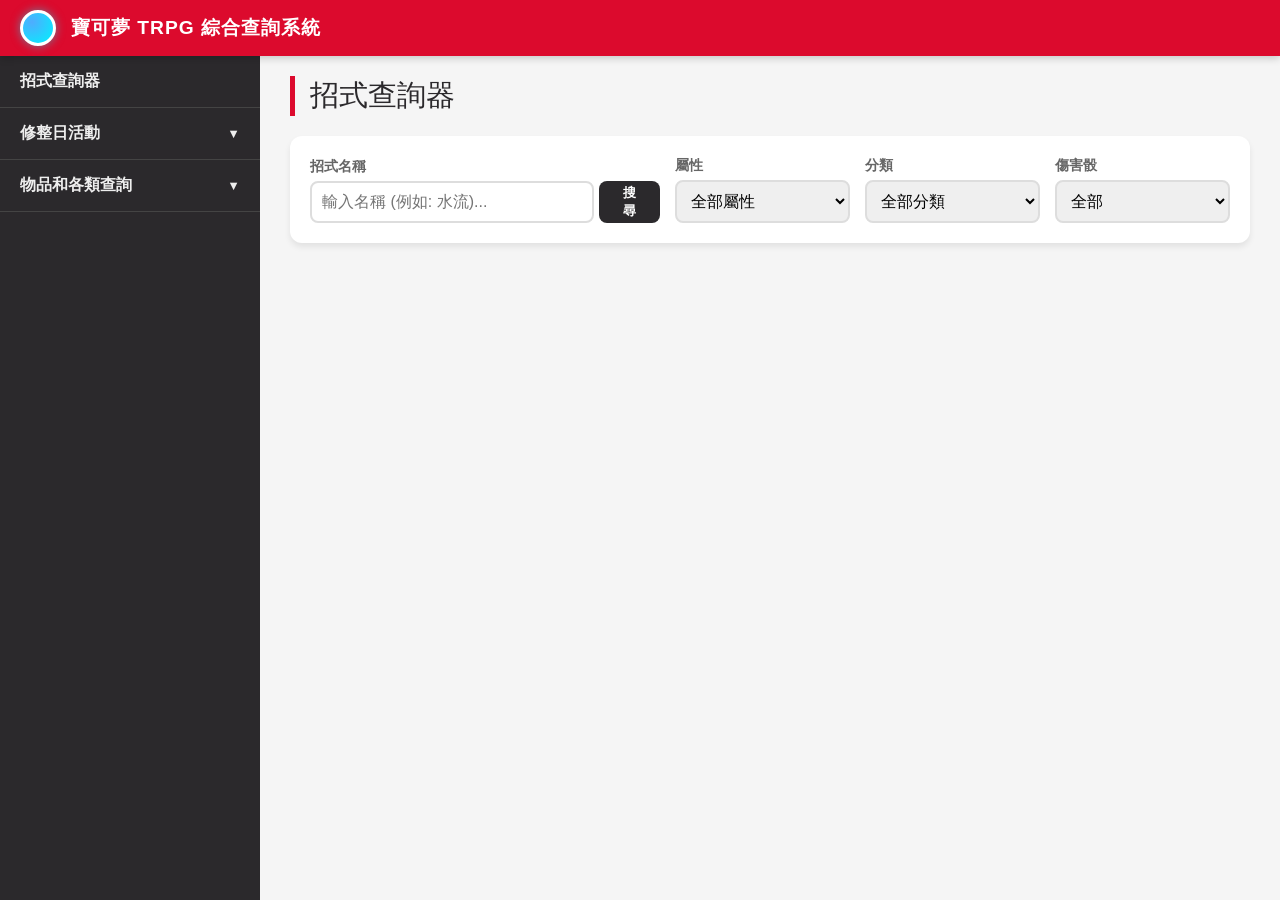
==== index.html @ 63b54c76 "Update index.html" ====
<!DOCTYPE html>
<html lang="zh-TW">
<head>
    <meta charset="UTF-8">
    <meta name="viewport" content="width=device-width, initial-scale=1.0">
    <title>寶可夢 TRPG 綜合查詢系統</title>
    <style>
        :root {
            --primary-red: #DC0A2D;
            --primary-dark: #2B292C;
            --bg-color: #F5F5F5;
            --sidebar-width: 260px;
            --card-shadow: 0 4px 6px rgba(0,0,0,0.08);
            --radius: 12px;
            
            /* 樹果階級顏色 */
            --t1-bg: #ffebee; --t1-text: #c62828; --t1-border: #ffcdd2;
            --t2-bg: #e8f5e9; --t2-text: #2e7d32; --t2-border: #c8e6c9;
            --t3-bg: #e3f2fd; --t3-text: #1565c0; --t3-border: #bbdefb;
            --t4-bg: #f3e5f5; --t4-text: #6a1b9a; --t4-border: #e1bee7;
        }

        * {
            box-sizing: border-box;
            font-family: "Microsoft JhengHei", "Noto Sans TC", sans-serif;
        }

        body {
            margin: 0;
            background-color: var(--bg-color);
            color: #333;
            height: 100vh;
            overflow: hidden;
            display: flex;
            flex-direction: column;
        }

        /* --- Header --- */
        header {
            background-color: var(--primary-red);
            padding: 10px 20px;
            color: white;
            box-shadow: 0 2px 8px rgba(0,0,0,0.2);
            z-index: 100;
            flex-shrink: 0;
            display: flex;
            align-items: center;
            gap: 15px;
        }

        .blue-lens {
            width: 36px;
            height: 36px;
            background: radial-gradient(circle at 30% 30%, #4facfe, #00f2fe);
            border: 3px solid white;
            border-radius: 50%;
            box-shadow: 0 0 10px rgba(0,242,254, 0.5);
        }

        h1 { margin: 0; font-size: 1.2rem; letter-spacing: 1px; }

        /* --- Main Layout --- */
        .main-container {
            display: flex;
            flex: 1;
            overflow: hidden;
        }

        /* --- Sidebar --- */
        .sidebar {
            width: var(--sidebar-width);
            background-color: var(--primary-dark);
            color: #eee;
            overflow-y: auto;
            flex-shrink: 0;
            display: flex;
            flex-direction: column;
        }

        .menu-group { border-bottom: 1px solid #444; }
        
        .menu-title {
            padding: 15px 20px;
            cursor: pointer;
            font-weight: bold;
            display: flex;
            justify-content: space-between;
            align-items: center;
            transition: background 0.2s;
        }

        .menu-title:hover { background-color: #3e3b3e; }
        .menu-title i { font-style: normal; font-size: 0.8em; transition: transform 0.3s; }
        .menu-title.active i { transform: rotate(180deg); }

        .submenu {
            background-color: #1f1d1f;
            max-height: 0;
            overflow: hidden;
            transition: max-height 0.3s ease-out;
        }

        .submenu-item {
            display: block;
            padding: 12px 20px 12px 40px;
            color: #aaa;
            text-decoration: none;
            cursor: pointer;
            border-left: 4px solid transparent;
            transition: all 0.2s;
        }

        .submenu-item:hover { color: white; background-color: #333; }
        .submenu-item.current {
            color: white;
            background-color: #333;
            border-left-color: var(--primary-red);
        }

        /* --- Content Area --- */
        .content-area {
            flex: 1;
            padding: 20px 30px;
            overflow-y: auto;
            position: relative;
        }

        .view-section { display: none; max-width: 1200px; margin: 0 auto; }
        .view-section.active { display: block; animation: fadeIn 0.3s; }

        @keyframes fadeIn { from { opacity: 0; transform: translateY(10px); } to { opacity: 1; transform: translateY(0); } }

        /* --- Common Components --- */
        .page-title {
            font-size: 1.8rem;
            color: var(--primary-dark);
            margin-bottom: 20px;
            border-left: 5px solid var(--primary-red);
            padding-left: 15px;
        }

        /* --- 1. 招式查詢器 Styles --- */
        .controls {
            background: white;
            padding: 20px;
            border-radius: var(--radius);
            box-shadow: var(--card-shadow);
            display: flex;
            flex-wrap: wrap;
            gap: 15px;
            margin-bottom: 20px;
            align-items: flex-end;
        }
        .input-group { display: flex; flex-direction: column; gap: 5px; min-width: 150px; flex: 1; }
        .search-group { flex: 2; min-width: 250px; }
        .search-box { display: flex; gap: 5px; }
        label { font-size: 0.9rem; font-weight: bold; color: #666; }
        input, select {
            padding: 10px; border: 2px solid #ddd; border-radius: 8px;
            font-size: 1rem; width: 100%; outline: none; transition: 0.2s;
        }
        input:focus, select:focus { border-color: var(--primary-red); }
        .btn-search {
            background-color: var(--primary-dark); color: white; border: none;
            padding: 0 20px; border-radius: 8px; cursor: pointer; height: 42px; font-weight: bold;
        }
        .btn-search:hover { background-color: #444; }
        
        .moves-grid {
            display: grid; grid-template-columns: repeat(auto-fill, minmax(300px, 1fr)); gap: 20px;
        }
        .move-card {
            background: white; border-radius: var(--radius); padding: 20px;
            box-shadow: var(--card-shadow); border-left: 6px solid #ccc;
            display: flex; flex-direction: column; gap: 10px; transition: transform 0.2s;
        }
        .move-card:hover { transform: translateY(-3px); }
        .move-header { display: flex; justify-content: space-between; align-items: center; }
        .move-name { font-size: 1.3rem; font-weight: 800; color: #333; }
        .move-badge {
            padding: 4px 12px; border-radius: 20px; color: white; font-size: 0.85rem; font-weight: bold;
            text-shadow: 1px 1px 2px rgba(0,0,0,0.3); background-color: #777;
        }
        .move-stats {
            display: grid; grid-template-columns: 1fr 1fr; gap: 8px;
            background: #f9f9f9; padding: 10px; border-radius: 8px; font-size: 0.9rem; color: #555;
        }
        .effect-text { font-size: 0.95rem; line-height: 1.6; color: #444; border-top: 1px solid #eee; padding-top: 10px; }
        
        /* === 屬性顏色 (完整版) === */
        /* 徽章背景色 */
        .type-一般 { background-color: #D3D3D3; color: #333; }
        .type-火 { background-color: #930000; }
        .type-水 { background-color: #2A7FEF; }
        .type-草 { background-color: #2A7F06; }
        .type-冰 { background-color: #3DD8FF; color: #333; }
        .type-妖精 { background-color: #FAC2FF; color: #333; }
        .type-電 { background-color: #FAC000; color: #333; }
        .type-地面 { background-color: #915221; }
        .type-格鬥 { background-color: #FF8138; }
        .type-毒 { background-color: #9343CB; }
        .type-飛行 { background-color: #78B4ED; color: #333; }
        .type-超能者 { background-color: #EF437A; }
        .type-蟲 { background-color: #8FA419; }
        .type-岩石 { background-color: #AFA683; color: #333; }
        .type-幽靈 { background-color: #512F4F; }
        .type-龍 { background-color: #6670CC; }
        .type-惡 { background-color: #50413F; }
        .type-鋼 { background-color: #61A5B8; }
        .type-變量, .type-變量屬性 { background-color: #777; }

        /* 卡片邊框色 */
        .card-type-一般 { border-color: #D3D3D3; }
        .card-type-火 { border-color: #930000; }
        .card-type-水 { border-color: #2A7FEF; }
        .card-type-草 { border-color: #2A7F06; }
        .card-type-冰 { border-color: #3DD8FF; }
        .card-type-妖精 { border-color: #FAC2FF; }
        .card-type-電 { border-color: #FAC000; }
        .card-type-地面 { border-color: #915221; }
        .card-type-格鬥 { border-color: #FF8138; }
        .card-type-毒 { border-color: #9343CB; }
        .card-type-飛行 { border-color: #78B4ED; }
        .card-type-超能者 { border-color: #EF437A; }
        .card-type-蟲 { border-color: #8FA419; }
        .card-type-岩石 { border-color: #AFA683; }
        .card-type-幽靈 { border-color: #512F4F; }
        .card-type-龍 { border-color: #6670CC; }
        .card-type-惡 { border-color: #50413F; }
        .card-type-鋼 { border-color: #61A5B8; }
        .card-type-變量, .card-type-變量屬性 { border-color: #777; }

        /* --- 2. 修整日活動 Styles --- */
        .rules-container { display: grid; gap: 20px; }
        .rule-card {
            background: white; border-radius: var(--radius); padding: 25px;
            box-shadow: var(--card-shadow); border: 1px solid #eee;
        }
        .rule-title { 
            font-size: 1.4rem; 
            font-weight: bold;
            color: var(--primary-red); 
            margin-bottom: 15px; 
            border-bottom: 2px solid #eee; 
            padding-bottom: 10px; 
        }
        .rule-content ul { padding-left: 20px; line-height: 1.8; color: #444; }
        .rule-content li { margin-bottom: 8px; }
        .rule-highlight { background-color: #fff3e0; padding: 2px 6px; border-radius: 4px; color: #e65100; font-weight: bold; }

        /* --- 3. 樹果圖鑑 Styles --- */
        .berry-grid { display: grid; grid-template-columns: repeat(auto-fill, minmax(280px, 1fr)); gap: 20px; }
        .berry-card {
            background: #F6F2F0; 
            border-radius: var(--radius); 
            padding: 20px;
            box-shadow: var(--card-shadow); 
            border: 1px solid #e0dbd8;
            position: relative; 
            overflow: hidden;
        }
        .berry-header { display: flex; justify-content: space-between; align-items: center; margin-bottom: 15px; }
        .berry-name { font-size: 1.3rem; font-weight: bold; }
        .berry-tier {
            padding: 4px 10px; border-radius: 12px; font-size: 0.8rem; font-weight: bold;
            border: 1px solid;
        }
        .tier-T1 { background-color: var(--t1-bg); color: var(--t1-text); border-color: var(--t1-border); }
        .tier-T2 { background-color: var(--t2-bg); color: var(--t2-text); border-color: var(--t2-border); }
        .tier-T3 { background-color: var(--t3-bg); color: var(--t3-text); border-color: var(--t3-border); }
        .tier-T4 { background-color: var(--t4-bg); color: var(--t4-text); border-color: var(--t4-border); }

        .berry-info { font-size: 0.95rem; line-height: 1.5; color: #555; }
        .berry-row { margin-bottom: 8px; display: flex; }
        .berry-label { font-weight: bold; color: #888; width: 50px; flex-shrink: 0; }

        /* --- 4. 收服計算器 Styles --- */
        .calc-container {
            background: white; padding: 30px; border-radius: var(--radius);
            box-shadow: var(--card-shadow); max-width: 900px; margin: 0 auto;
        }
        .calc-section { margin-bottom: 25px; padding: 20px; background: #f9fafb; border-radius: 8px; border: 1px solid #e5e7eb; }
        .calc-section-title { font-size: 1.1rem; font-weight: bold; color: var(--primary-dark); margin-bottom: 15px; }
        .calc-options { display: grid; grid-template-columns: repeat(auto-fill, minmax(200px, 1fr)); gap: 10px; }
        .calc-check-label {
            display: flex; align-items: center; padding: 10px; background: white;
            border: 1px solid #ddd; border-radius: 6px; cursor: pointer; transition: 0.2s;
        }
        .calc-check-label:hover { border-color: var(--primary-red); }
        .calc-check-label input { width: auto; margin-right: 10px; }
        .cost-badge { margin-left: auto; background: #eee; padding: 2px 8px; border-radius: 4px; font-size: 0.8rem; color: #666; }

        .calc-custom-section { margin-top: 15px; padding: 15px; background: #fff; border-radius: 6px; border: 1px dashed #ccc; }
        .custom-attr-group { display: flex; flex-wrap: wrap; gap: 10px; margin-top: 10px; }
        .custom-attr-item { 
            display: flex; align-items: center; gap: 5px;
            padding: 6px 12px; background: #f0f0f0; border-radius: 4px; font-size: 0.9rem;
        }
        .custom-attr-item input { width: auto; }

        .ball-section { display: grid; grid-template-columns: repeat(auto-fill, minmax(180px, 1fr)); gap: 15px; }
        .ball-input-group { 
            display: flex; flex-direction: column; gap: 5px;
            padding: 15px; background: white; border-radius: 8px; border: 1px solid #ddd;
        }
        .ball-input-group label { font-weight: bold; color: #333; font-size: 0.95rem; }
        .ball-input-group input { text-align: center; }
        .ball-desc { font-size: 0.75rem; color: #888; margin-top: 5px; }
        
        .result-box {
            background-color: var(--primary-dark); color: white; padding: 25px;
            border-radius: var(--radius); margin-top: 30px;
        }
        .result-section { margin-bottom: 15px; }
        .result-section-title { font-size: 0.9rem; color: #aaa; margin-bottom: 8px; }
        .result-detail { font-size: 0.95rem; line-height: 1.8; }
        .result-row { display: flex; justify-content: space-between; margin-bottom: 5px; }
        .result-total { font-size: 1.5rem; font-weight: bold; color: #4facfe; border-top: 1px solid #555; padding-top: 15px; margin-top: 15px; }
        .result-summary { margin-top: 20px; padding: 15px; background: rgba(255,255,255,0.1); border-radius: 8px; }
        .result-summary-title { font-weight: bold; margin-bottom: 10px; color: #69f0ae; }

        @media (max-width: 768px) {
            .main-container { flex-direction: column; overflow-y: auto; }
            .sidebar { width: 100%; height: auto; max-height: 200px; }
            .content-area { overflow: visible; }
        }
    </style>
</head>
<body>

<header>
    <div class="blue-lens"></div>
    <h1>寶可夢 TRPG 綜合查詢系統</h1>
</header>

<div class="main-container">
    <!-- 左側導航欄 -->
    <nav class="sidebar">
        <!-- 1. 招式查詢器 -->
        <div class="menu-group">
            <div class="menu-title" onclick="switchView('view-moves')">
                招式查詢器
            </div>
        </div>

        <!-- 2. 修整日活動 -->
        <div class="menu-group">
            <div class="menu-title" onclick="toggleMenu(this)">
                修整日活動 <i>▼</i>
            </div>
            <div class="submenu">
                <a class="submenu-item" onclick="switchView('view-downtime')">各式活動規則</a>
            </div>
        </div>

        <!-- 3. 物品和各類查詢 -->
        <div class="menu-group">
            <div class="menu-title" onclick="toggleMenu(this)">
                物品和各類查詢 <i>▼</i>
            </div>
            <div class="submenu">
                <a class="submenu-item" onclick="switchView('view-berries')">全部樹果 (圖鑑)</a>
                <a class="submenu-item" onclick="switchView('view-calculator')">收服計算器</a>
                <a class="submenu-item" onclick="switchView('view-keywords')">全體招式關鍵字</a>
            </div>
        </div>
    </nav>

    <!-- 右側內容區 -->
    <main class="content-area">
        
        <!-- 視圖 1: 招式查詢器 -->
        <div id="view-moves" class="view-section active">
            <div class="page-title">招式查詢器</div>
            <div class="controls">
                <div class="input-group search-group">
                    <label>招式名稱</label>
                    <div class="search-box">
                        <input type="text" id="searchInput" placeholder="輸入名稱 (例如: 水流)...">
                        <button class="btn-search" id="searchBtn">搜尋</button>
                    </div>
                </div>
                <div class="input-group">
                    <label>屬性</label>
                    <select id="typeFilter"><option value="all">全部屬性</option></select>
                </div>
                <div class="input-group">
                    <label>分類</label>
                    <select id="catFilter">
                        <option value="all">全部分類</option>
                        <option value="攻擊">物理 (攻擊)</option>
                        <option value="特攻">特殊 (特攻)</option>
                        <option value="效果">變化 (效果)</option>
                        <option value="變化">變化 (變化)</option>
                    </select>
                </div>
                <div class="input-group">
                    <label>傷害骰</label>
                    <select id="diceFilter">
                        <option value="all">全部</option>
                        <option value="d4">D4</option>
                        <option value="d6">D6</option>
                        <option value="d8">D8</option>
                        <option value="d10">D10</option>
                        <option value="d12">D12</option>
                        <option value="d20">D20</option>
                    </select>
                </div>
            </div>
            <div id="resultsCount" style="margin-bottom:10px; color:#666;"></div>
            <div id="movesResults" class="moves-grid"></div>
        </div>

        <!-- 視圖 2: 修整日活動 -->
        <div id="view-downtime" class="view-section">
            <div class="page-title">修整日活動規則</div>
            <div class="rules-container" id="downtimeContainer"></div>
        </div>

        <!-- 視圖 3: 樹果圖鑑 -->
        <div id="view-berries" class="view-section">
            <div class="page-title">全體樹果圖鑑</div>
            <div class="berry-grid" id="berryContainer"></div>
        </div>

        <!-- 視圖 4: 收服計算器 -->
        <div id="view-calculator" class="view-section">
            <div class="page-title">收服計算器</div>
            <div class="calc-container">
                
                <!-- 捕捉範圍 -->
                <div class="calc-section">
                    <div class="calc-section-title">📍 捕捉範圍</div>
                    <div class="calc-options">
                        <label class="calc-check-label">
                            <input type="radio" name="scope" id="scope_full" value="fullPokedex" onchange="calcCatch()">
                            <span>全圖鑑抽取 (1025隻)</span>
                            <span class="cost-badge">+3 DD</span>
                        </label>
                        <label class="calc-check-label">
                            <input type="radio" name="scope" id="scope_type" value="typeArea" onchange="calcCatch()">
                            <span>指定屬性區域</span>
                            <span class="cost-badge">+4 DD</span>
                        </label>
                    </div>
                    
                    <!-- 指定世代 (只有選擇屬性區域時才顯示) -->
                    <div id="genOption" style="margin-top: 15px; display: none;">
                        <label class="calc-check-label" style="max-width: 300px;">
                            <input type="checkbox" id="scope_gen" onchange="calcCatch()">
                            <span>+ 指定世代</span>
                            <span class="cost-badge">+2 DD</span>
                        </label>
                    </div>
                </div>

                <!-- 客製化屬性 -->
                <div class="calc-section">
                    <div class="calc-section-title">✨ 客製化屬性 (每項 +1 DD)</div>
                    <div class="calc-options">
                        <label class="calc-check-label">
                            <input type="checkbox" id="custom_gender" onchange="calcCatch()">
                            <span>指定性別</span>
                            <span class="cost-badge">+1 DD</span>
                        </label>
                        <label class="calc-check-label">
                            <input type="checkbox" id="custom_shiny" onchange="calcCatch()">
                            <span>異色</span>
                            <span class="cost-badge">+1 DD</span>
                        </label>
                        <label class="calc-check-label">
                            <input type="checkbox" id="custom_nature" onchange="calcCatch()">
                            <span>指定個性</span>
                            <span class="cost-badge">+1 DD</span>
                        </label>
                    </div>
                    
                    <!-- 個性選擇 -->
                    <div id="natureSelector" style="margin-top: 15px; display: none;">
                        <label style="display: block; margin-bottom: 8px;">選擇個性：</label>
                        <select id="natureSelect" style="max-width: 300px;">
                            <option value="">-- 請選擇 --</option>
                            <option value="頑皮">頑皮 (攻擊↑ 特防↓)</option>
                            <option value="孤獨">孤獨 (攻擊↑ 防禦↓)</option>
                            <option value="固執">固執 (攻擊↑ 特攻↓)</option>
                            <option value="勇敢">勇敢 (攻擊↑ 速度↓)</option>
                            <option value="大膽">大膽 (防禦↑ 攻擊↓)</option>
                            <option value="懶散">懶散 (防禦↑ 速度↓)</option>
                            <option value="悠閒">悠閒 (防禦↑ 特攻↓)</option>
                            <option value="文雅">文雅 (防禦↑ 特防↓)</option>
                            <option value="溫和">溫和 (特防↑ 防禦↓)</option>
                            <option value="激烈">激烈 (特攻↑ 攻擊↓)</option>
                            <option value="安靜">安靜 (特攻↑ 速度↓)</option>
                            <option value="鎮定">鎮定 (特防↑ 攻擊↓)</option>
                            <option value="謹慎">謹慎 (特防↑ 特攻↓)</option>
                            <option value="膽小">膽小 (速度↑ 攻擊↓)</option>
                            <option value="急躁">急躁 (速度↑ 防禦↓)</option>
                            <option value="歡快">歡快 (速度↑ 特攻↓)</option>
                            <option value="天真">天真 (速度↑ 特防↓)</option>
                            <option value="溫順">溫順 (特攻↑ 防禦↓)</option>
                            <option value="快活">快活 (特攻↑ 特防↓)</option>
                            <option value="怪僻">怪僻 (特防↑ 速度↓)</option>
                            <option value="認真">認真 (無加減值)</option>
                        </select>
                    </div>
                </div>

                <!-- 解除捕獲限制 -->
                <div class="calc-section">
                    <div class="calc-section-title">🔓 解除捕獲限制</div>
                    <p style="font-size: 0.85rem; color: #666; margin-bottom: 15px;">
                        ⚠️ 全圖鑑/指定屬性/指定世代 預設無法捕獲以下類型，需額外解鎖
                    </p>
                    <div class="calc-options">
                        <label class="calc-check-label">
                            <input type="checkbox" id="unlock_pseudo" onchange="calcCatch()">
                            <span>大器晚成</span>
                            <span class="cost-badge">+2 DD</span>
                        </label>
                        <label class="calc-check-label">
                            <input type="checkbox" id="unlock_mythical" onchange="calcCatch()">
                            <span>幻之寶可夢</span>
                            <span class="cost-badge">+3 DD</span>
                        </label>
                        <label class="calc-check-label">
                            <input type="checkbox" id="unlock_ub" onchange="calcCatch()">
                            <span>究極異獸</span>
                            <span class="cost-badge">+3 DD</span>
                        </label>
                    </div>
                </div>

                <!-- 使用精靈球 -->
                <div class="calc-section">
                    <div class="calc-section-title">🎒 使用精靈球 (可疊加使用)</div>
                    <div class="ball-section">
                        <div class="ball-input-group">
                            <label>🔴 寶貝球</label>
                            <input type="number" id="ball_poke" value="0" min="0" oninput="calcCatch()">
                            <div class="ball-desc">全圖鑑/屬性區/世代 各-1</div>
                        </div>
                        <div class="ball-input-group">
                            <label>🔵 超級球</label>
                            <input type="number" id="ball_great" value="0" min="0" oninput="calcCatch()">
                            <div class="ball-desc">全圖鑑-2, 大器晚成-1</div>
                        </div>
                        <div class="ball-input-group">
                            <label>⚫ 高級球</label>
                            <input type="number" id="ball_ultra" value="0" min="0" oninput="calcCatch()">
                            <div class="ball-desc">全圖鑑-3, 大器晚成-2, 幻/UB-1</div>
                        </div>
                        <div class="ball-input-group">
                            <label>🟣 大師球</label>
                            <input type="number" id="ball_master" value="0" min="0" oninput="calcCatch()">
                            <div class="ball-desc">幻之-2, 究極異獸-3</div>
                        </div>
                    </div>
                </div>

                <!-- 結果顯示 -->
                <div class="result-box">
                    <div class="result-section">
                        <div class="result-section-title">📋 條件明細</div>
                        <div class="result-detail" id="txt_conditions">-</div>
                    </div>
                    <div class="result-section">
                        <div class="result-section-title">🎱 精靈球折扣</div>
                        <div class="result-detail" id="txt_discounts">-</div>
                    </div>
                    <div class="result-row result-total">
                        <span>最終成本：</span>
                        <span id="txt_final">0 DD</span>
                    </div>
                    <div class="result-summary" id="result_summary" style="display: none;">
                        <div class="result-summary-title">📝 捕捉摘要</div>
                        <div id="txt_summary">-</div>
                    </div>
                </div>
            </div>
        </div>

        <!-- 視圖 5: 全體招式關鍵字 -->
        <div id="view-keywords" class="view-section">
            <div class="page-title">全體招式關鍵字</div>
            <div style="text-align: center; color: #888; padding: 50px;">
                資料建置中...
            </div>
        </div>

    </main>
</div>

<script>
/* =========================================
   1. 資料區 (Data)
   ========================================= */

// --- 樹果資料 ---
const berryData = [
    { tier: "T1", name: "櫻子果", color: "鮮紅色", flavor: "強烈辣味", texture: "咬下去清脆多汁，外皮很薄。", scent: "帶有胡椒般的辛辣刺鼻味。" },
    { tier: "T1", name: "零餘果", color: "藍紫色", flavor: "極致乾澀", texture: "外殼堅硬，果肉乾燥粉粉的。", scent: "淡淡的木頭香氣。" },
    { tier: "T1", name: "桃桃果", color: "粉紅色", flavor: "濃郁甜蜜", texture: "果肉軟嫩綿密，入口即化。", scent: "濃厚的花蜜甜香。" },
    { tier: "T1", name: "莓莓果", color: "青綠色", flavor: "深層苦味", texture: "纖維很多，咬起來很有嚼勁。", scent: "青草味，帶有潮濕泥土氣息。" },
    { tier: "T1", name: "藍橘果", color: "深藍色", flavor: "均衡微甜", texture: "果肉飽滿多汁，咬開會噴汁。", scent: "清新的柑橘香氣。" },
    { tier: "T2", name: "文柚果", color: "黃色 (帶橘斑)", flavor: "酸甜混合", texture: "果肉厚實，有顆粒感。", scent: "強烈的檸檬與柚子混合香氣。" },
    { tier: "T2", name: "柿仔果", color: "粉橘色", flavor: "澀中帶甜", texture: "外滑內黏，有特殊的膠質感。", scent: "成熟果實發酵的酒香氣。" },
    { tier: "T2", name: "木子果", color: "翠綠色", flavor: "先苦後甘", texture: "質地紮實，像青蘋果脆硬。", scent: "薄荷與藥草的清涼味。" },
    { tier: "T2", name: "蘋野果", color: "紅黃漸層", flavor: "酸辣交織", texture: "果皮稍厚，果肉爽脆。", scent: "煮過的香料蘋果茶味。" },
    { tier: "T2", name: "利木果", color: "鮮黃色", flavor: "極度酸味", texture: "堅硬密實，水分少但酸度高。", scent: "尖銳的酸味。" },
    { tier: "T3", name: "枝荔果", color: "暗紅色", flavor: "甜辣濃縮", texture: "果肉像果凍Q彈，含細籽。", scent: "燃燒木頭混合焦糖香。" },
    { tier: "T3", name: "龍睛果", color: "冰藍色", flavor: "極度乾澀", texture: "像冰塊一樣硬，會慢慢融化。", scent: "冷冽的礦石氣味。" },
    { tier: "T3", name: "沙鱗果", color: "綠色 (帶紅毛)", flavor: "極酸帶甜", texture: "表面有細毛，內為黏稠漿液。", scent: "醋酸味混合奇異果香。" },
    { tier: "T3", name: "龍火果", color: "艷粉色", flavor: "極辣極苦", texture: "外皮有刺，果肉有沙沙感。", scent: "化學藥劑或辣椒水的刺激味。" },
    { tier: "T3", name: "杏仔果", color: "靛青色", flavor: "酸澀混合", texture: "果殼非常硬，內肉像杏仁。", scent: "沉穩的堅果油脂香氣。" },
    { tier: "T4", name: "蘭薩果", color: "深紅色 (似火焰)", flavor: "爆發性辛辣", texture: "握在手裡會發熱，有氣泡感。", scent: "火柴與硫磺香料味。" },
    { tier: "T4", name: "星桃果", color: "綠金相間", flavor: "五味雜陳", texture: "夢幻口感，每嚼一口味道都在變。", scent: "回憶中的味道。" },
    { tier: "T4", name: "謎芝果", color: "黑紫色 (帶星點)", flavor: "虛無/無味", texture: "像咬到空氣或雲朵。", scent: "夜晚涼風與神秘薰衣草香。" },
    { tier: "T4", name: "奇秘果", color: "翠綠色 (細長型)", flavor: "尖銳乾澀", texture: "像嚼金屬或玻璃一樣脆。", scent: "強烈鐵鏽味與乾燥泥土味。" },
    { tier: "T4", name: "釋陀果", color: "鮮紅色 (像燈籠)", flavor: "極甜至苦", texture: "外層糖衣脆，內層流動苦液。", scent: "濃縮咖啡與蜂蜜醇厚香氣。" }
];

const movesData = [
  // 招式資料(1-400)
  { "name": "（元素攻擊）", "range": "變化", "type": "(變量)", "category": "變化", "frequency": "變化", "damage": "--", "effect": "機械洛托姆在使用有線特徵時，將具有與其所寄居的機器相關的攻擊。 當寄居冰箱或冰櫃時，可能會有冰屬性攻擊，或者當寄居烤箱或微波爐時，可能會有火屬性攻擊。" },
  { "name": "絕對令人驚嘆", "range": "遠程（20英尺爆發）", "type": "一般", "category": "效果", "frequency": "每天1次", "damage": "--", "effect": "命中時，所有敵方寶可夢目標都會定身。 只要在接下來的三輪戰鬥中不移動或進行其他攻擊，目標仍然定身。 如果你被移動，絕美效果結束。" },
  { "name": "吸取", "range": "近戰", "type": "草", "category": "特攻", "frequency": "每天3次", "damage": "2d8", "effect": "命中時，你回復等同於造成傷害一半的HP。" },
  { "name": "衝岩", "range": "近戰", "type": "岩石", "category": "攻擊", "frequency": "隨時", "damage": "2d6", "effect": "衝岩具有先制優先級。" },
  { "name": "毒Ｚ強酸劇毒滅絕雨", "range": "遠程（60尺，20尺爆炸）", "type": "毒", "category": "(變量)", "frequency": "每天1次", "damage": "8d12", "effect": "--" },
  { "name": "酸液炸彈", "range": "遠程（20尺）", "type": "毒", "category": "特攻", "frequency": "每天3次", "damage": "1d20", "effect": "命中時，目標的特防減少1，持續10分鐘。 此效果不可疊加。" },
  { "name": "雜技", "range": "近戰", "type": "飛行", "category": "攻擊", "frequency": "每天1次", "damage": "3d12", "effect": "如果你持有物品，無法使用雜技。" },
  { "name": "點穴", "range": "近戰", "type": "一般", "category": "效果", "frequency": "每天3次", "damage": "--", "effect": "選擇一個友方或自己作為目標。 目標的攻擊、特攻、防禦、特防或速度提升2，持續五分鐘。 此效果不可疊加。" },
  { "name": "燕返", "range": "近戰", "type": "飛行", "category": "攻擊", "frequency": "每天3次", "damage": "3d8", "effect": "防禦低於15的目標不會被錯過。" },
  { "name": "空中鞭打", "range": "遠程(30英尺)", "type": "飛行", "category": "特攻", "frequency": "每天3次", "damage": "3d8", "effect": "對於特防低於10的目標，你不會錯過目標。" },
  { "name": "氣旋攻擊", "range": "遠程(100英尺光束)", "type": "飛行", "category": "特攻", "frequency": "每天3次", "damage": "5d20", "effect": "命中時，如果你在命中檢定中得到15或更高，氣旋攻擊將是暴擊。" },
  { "name": "您先請", "range": "遠程（20尺）", "type": "一般", "category": "效果", "frequency": "每天3次", "damage": "--", "effect": "在接下來的對戰中，你的回合將在目標的回合之後。" },
  { "name": "空氣利刃", "range": "遠程(15英尺)", "type": "飛行", "category": "特攻", "frequency": "隨時", "damage": "2d8", "effect": "空氣利刃在命中檢定中減1。命中時，如果你在命中檢定中得到18或更高，空氣利刃將是暴擊。" },
  { "name": "空氣飛鏢", "range": "遠程(10英尺)", "type": "飛行", "category": "攻擊", "frequency": "隨時", "damage": "2d6", "effect": "--" },
  { "name": "空氣之刃", "range": "遠程(15英尺)", "type": "飛行", "category": "特攻", "frequency": "每天1次", "damage": "3d12", "effect": "空氣之刃在命中檢定中減1。命中時，如果你在命中檢定中得到14或更高，目標將被定身。" },
  { "name": "格鬥Ｚ全力無雙激烈拳", "range": "近戰(25英尺爆炸)", "type": "格鬥", "category": "(變量)", "frequency": "每天1次", "damage": "8d12", "effect": "立即移動到目標旁邊，然後進行命中檢定。" },
  { "name": "交換場地", "range": "自身", "type": "超能者", "category": "效果", "frequency": "每天1次", "damage": "--", "effect": "交換場地作為一次反應使用。當你將被攻擊時，使用交換場地來與60英尺內的一名願意的盟友交換位置。 那名盟友會受到攻擊，而不是你。" },
  { "name": "阿爾法光束", "range": "遠程(25英尺光束)", "type": "一般", "category": "特攻", "frequency": "每天1次", "damage": "5d20", "effect": "阿爾法光束有一個充能回合，在命中檢定時-2。" },
  { "name": "阿爾法衝擊", "range": "近戰(10英尺爆發)", "type": "一般", "category": "攻擊", "frequency": "每天1次", "damage": "5d20", "effect": "阿爾法衝擊有一個充能回合，在命中檢定時-2。" },
  { "name": "阿爾法恢復", "range": "自身", "type": "一般", "category": "效果", "frequency": "每天3次", "damage": "--", "effect": "你恢復1d12點HP。你的阿爾法光束和阿爾法衝擊的使用次數會像你休息一樣恢復。" },
  { "name": "擲錨", "range": "近戰", "type": "鋼", "category": "攻擊", "frequency": "每天1次", "damage": "3d12", "effect": "命中時，目標被綁定在你身邊或原地1d6回合。" },
  { "name": "原始之力", "range": "遠程(10英尺)", "type": "岩石", "category": "特攻", "frequency": "每天1次", "damage": "2d8", "effect": "命中時，你的攻擊、特攻、防禦、特防和速度各提升+1，持續1小時。" },
  { "name": "蘋果酸", "range": "遠程(15英尺)", "type": "草", "category": "特攻", "frequency": "每天3次", "damage": "3d10", "effect": "命中時，目標的特防減少1，持續10分鐘。 此效果不可疊加。" },
  { "name": "水波刀", "range": "近戰", "type": "水", "category": "攻擊", "frequency": "每天3次", "damage": "3d10", "effect": "命中時，如果你在命中檢定中得到18或更高，水波刀會造成暴擊。" },
  { "name": "水流噴射", "range": "近戰", "type": "水", "category": "攻擊", "frequency": "隨時", "damage": "2d6", "effect": "水流噴射具有優先級。" },
  { "name": "水流環", "range": "自身", "type": "水", "category": "效果", "frequency": "每天1次", "damage": "--", "effect": "給自己穿上一個環形外套。 外套具有以下能力：在你的回合開始時，恢復1d10點HP。這件外套持續1分鐘。如果下雨，外套持續2分鐘。" },
  { "name": "流水旋舞", "range": "近戰", "type": "水", "category": "攻擊", "frequency": "每天3次", "damage": "3d10", "effect": "命中時，你的速度+1，持續10分鐘。" },
  { "name": "水流尾", "range": "近戰", "type": "水", "category": "攻擊", "frequency": "每天1次", "damage": "3d12", "effect": "--" },
  { "name": "鎧農炮", "range": "遠程(40英尺)", "type": "火", "category": "特攻", "frequency": "每天1次", "damage": "5d12", "effect": "命中時，你的防禦和特防減少2，持續10分鐘。" },
  { "name": "猛推", "range": "近戰", "type": "格鬥", "category": "攻擊", "frequency": "隨時", "damage": "1d4", "effect": "猛推在命中檢定時減少2。猛推是一次散射攻擊。最多5次攻擊。" },
  { "name": "芳香治療", "range": "近戰", "type": "草", "category": "效果", "frequency": "每天3次", "damage": "--", "effect": "選擇一個友方或自己作為目標。 目標解除所有痛苦。" },
  { "name": "箭切", "range": "遠程(25英尺)", "type": "一般", "category": "攻擊", "frequency": "隨時", "damage": "2d6", "effect": "--" },
  { "name": "惡意追擊", "range": "近戰", "type": "惡", "category": "攻擊", "frequency": "每天3次", "damage": "3d8", "effect": "如果目標在本回合已經受到攻擊，惡意追擊造成額外1d8傷害。" },
  { "name": "驚嚇", "range": "近戰", "type": "幽靈", "category": "攻擊", "frequency": "隨時", "damage": "1d10", "effect": "命中時，如果你在命中檢定中得到18或更高，目標將被定身。" },
  { "name": "星碎", "range": "遠程(50英尺爆炸)", "type": "幽靈", "category": "特攻", "frequency": "每天3次", "damage": "5d20", "effect": "--" },
  { "name": "攻擊指令", "range": "遠程(10英尺)", "type": "蟲", "category": "攻擊", "frequency": "每天1次", "damage": "3d12", "effect": "命中時，如果你在命中檢定中得到17或更高，攻擊指令將造成暴擊。" },
  { "name": "迷人", "range": "遠程(10英尺)", "type": "一般", "category": "效果", "frequency": "每天1次", "damage": "--", "effect": "命中時，目標會著迷於你。" },
  { "name": "波導彈", "range": "遠程(30英尺)", "type": "格鬥", "category": "特攻", "frequency": "每天1次", "damage": "3d12", "effect": "無法錯過特防低於20的目標。" },
  { "name": "氣場輪", "range": "近戰", "type": "電", "category": "攻擊", "frequency": "每天1次", "damage": "5d12", "effect": "命中時，你的攻擊增加1，持續10分鐘。 此效果無法疊加。 如果你處於飢餓狀態，氣場輪將是惡屬性。" },
  { "name": "極光束", "range": "遠程(15英尺光束)", "type": "冰", "category": "特攻", "frequency": "每天3次", "damage": "3d8", "effect": "被命中時，所有目標的攻擊減少1，持續10分鐘。 此效果不能疊加。" },
  { "name": "極光幕", "range": "近戰", "type": "冰", "category": "效果", "frequency": "每天1次", "damage": "--", "effect": "在目標或自己身上放上一層護幕。 護幕具有以下能力：如果在冰雹中，成功攻擊只造成一半傷害。 此護幕持續2分鐘。" },
  { "name": "雪崩", "range": "近戰", "type": "冰", "category": "攻擊", "frequency": "每天3次", "damage": "3d8", "effect": "如果本回合被目標攻擊，傷害為3d12。" },
  { "name": "下壓踢", "range": "近戰", "type": "格鬥", "category": "攻擊", "frequency": "每天3次", "damage": "3d8", "effect": "命中時，如果在命中檢定中得到18或更高，目標混亂。如果未命中，失去等於最大生命值一半的生命值。" },
  { "name": "碉堡", "range": "自身", "type": "毒", "category": "效果", "frequency": "每天1次", "damage": "--", "effect": "碉堡作為一次反應使用。如果受到近戰攻擊，使用碉堡來忽略傷害和攻擊效果，並毒害攻擊者。" },
  { "name": "投球", "range": "遠程(10英尺)", "type": "一般", "category": "攻擊", "frequency": "隨時", "damage": "1d4", "effect": "投球在命中檢定中減少2。投球是一次散射攻擊。最多5次攻擊。" },
  { "name": "猛擊", "range": "近戰", "type": "一般", "category": "攻擊", "frequency": "每天3次", "damage": "3d10", "effect": "猛擊在命中檢定中減少2。你的能量護盾破碎，1分鐘內無法使用。" },
  { "name": "鳥嘴加農炮", "range": "近戰", "type": "飛行", "category": "攻擊", "frequency": "每天1次", "damage": "5d12", "effect": "鳥嘴加農炮是一個兩回合的招式。 在第一回合：任何與你使用近戰招式命中的角色直到你的下一個回合都會被灼傷。在第二回合，移動兩倍於你的移動速度，然後你可以進行鳥嘴加農炮的命中檢定和傷害投擲。" },
  { "name": "巨獸彈", "range": "遠程（20尺）", "type": "鋼", "category": "攻擊", "frequency": "每天3次", "damage": "3d10", "effect": "如果目標是極巨化、超極巨化或無極化，巨獸彈造成額外+250傷害。" },
  { "name": "巨獸斬", "range": " 遠程(20英尺)", "type": "鋼", "category": "攻擊", "frequency": "每天3次", "damage": "3d10", "effect": " 如果目標是極巨化、超極巨化或無極化，巨獸斬造成額外+250傷害。" },
  { "name": "打嗝", "range": "遠程(15英尺)", "type": "毒", "category": "特攻", "frequency": "每天1次", "damage": "5d12", "effect": "打嗝必須在過去一分鐘內進食後才能使用。" },
  { "name": "腹鼓", "range": "自身", "type": "一般", "category": "效果", "frequency": "每天3次", "damage": "--", "effect": "你失去等於你最大生命值一半的生命值，然後你的攻擊力增加6點，持續10分鐘。 這個效果不能疊加。" },
  { "name": "忍耐", "range": "遠程(25英尺爆炸)", "type": "一般", "category": "效果", "frequency": "每天1次", "damage": "--", "effect": "忍耐是一個三回合的招式。 在第一和第二回合，什麼都不做。在第三回合，釋放能量；範圍內的所有角色受到傷害，傷害值等於自第一回合忍耐以來受到的傷害的兩倍。" },
  { "name": "綁緊", "range": "近戰", "type": "一般", "category": "攻擊", "frequency": "隨時", "damage": "1d4", "effect": "擊中時，目標被束縛在你身邊1d4回合。 每回合目標被束縛，它在自己的回合受到1d4點物理傷害。" },
  { "name": "咬住", "range": "近戰", "type": "惡", "category": "攻擊", "frequency": "隨時", "damage": "2d8", "effect": "命中時，如果你在命中檢定中得到18或更高，目標將被定身。" },
  { "name": "悔念劍", "range": "近戰", "type": "火", "category": "攻擊", "frequency": "每天1次", "damage": "3d12", "effect": "命中時，你回復等同於造成傷害一半的HP。" },
  { "name": "冤冤相報", "range": "近戰", "type": "幽靈", "category": "特攻", "frequency": "每天3次", "damage": "3d10", "effect": "擊中時，如果你在命中檢定中得到18或更高，目標將被凍結。" },
  { "name": "惡Ｚ黑洞吞噬萬物滅", "range": "遠程（60尺，20尺爆炸）", "type": "惡", "category": "(變量)", "frequency": "每天1次", "damage": "8d12", "effect": "--" },
  { "name": "爆炸烈焰", "range": "遠程（30尺，10尺爆炸）", "type": "火", "category": "特攻", "frequency": "每天1次", "damage": "5d20", "effect": "爆炸烈焰有一個充能回合，並且在命中檢定期間減少2點。" },
  { "name": "火焰踢", "range": "近戰", "type": "火", "category": "攻擊", "frequency": "每天1次", "damage": "3d12", "effect": "擊中時，如果你在命中檢定中得到16或更高，目標將被灼傷。" },
  { "name": "暴風雪", "range": "遠程（20尺，10尺波動）", "type": "冰", "category": "特攻", "frequency": "每天1次", "damage": "5d12", "effect": "暴風雪在命中檢定期間減少2點，除非正在下冰雹。擊中時，如果你在命中檢定中得到18或更高，目標將被凍結。" },
  { "name": "擋路", "range": "近戰", "type": "一般", "category": "效果", "frequency": "每天3次", "damage": "--", "effect": "擊中時，目標被束縛在你身邊1d6回合。" },
  { "name": "草Ｚ絢爛繽紛花怒放", "range": "遠程（60尺，20尺爆炸）", "type": "草", "category": "(變量)", "frequency": "每天1次", "damage": "8d12", "effect": "--" },
  { "name": "青焰", "range": "遠程（50尺）", "type": "火", "category": "特攻", "frequency": "每天3次", "damage": "5d12", "effect": "擊中時，如果你在命中檢定中得到14或更高，目標將被灼傷。" },
  { "name": "撲擊", "range": "近戰", "type": "格鬥", "category": "攻擊", "frequency": "每天3次", "damage": "3d8", "effect": "撲擊對每點你比目標高的防禦值額外造成+2點傷害。" },
  { "name": "泰山壓頂", "range": "近戰", "type": "一般", "category": "攻擊", "frequency": "每天1次", "damage": "3d12", "effect": "如果你在命中時得到14或更高的命中檢定，目標將會麻痺。" },
  { "name": "電喙", "range": "近戰", "type": "電", "category": "攻擊", "frequency": "每天1次", "damage": "3d8", "effect": "如果目標在這一輪還沒有行動過，電喙會額外造成+2d8的傷害。" },
  { "name": "雷擊", "range": "近戰", "type": "電", "category": "攻擊", "frequency": "每天3次", "damage": "5d12", "effect": "如果你在命中時得到14或更高的命中檢定，目標將會麻痺。" },
  { "name": "骨棒", "range": "近戰", "type": "地面", "category": "攻擊", "frequency": "每天3次", "damage": "3d8", "effect": "命中時，如果你在命中檢定中得到18或更高，目標將被定身。" },
  { "name": "骨棒亂打", "range": "近戰", "type": "地面", "category": "攻擊", "frequency": "隨時", "damage": "1d4", "effect": "骨棒亂打在命中檢定時有-2的懲罰。骨棒亂打是一個散射攻擊。最多可進行5次攻擊。" },
  { "name": "骨頭迴力鏢", "range": "遠程(15英尺)", "type": "地面", "category": "攻擊", "frequency": "每天3次", "damage": "2d8", "effect": "骨頭迴力鏢是一個散射攻擊。它有兩次攻擊機會。" },
  { "name": "爆音波", "range": "遠程(25英尺爆炸)", "type": "一般", "category": "特攻", "frequency": "每天1次", "damage": "3d12", "effect": "在爆音波的範圍內的任何人都會被治癒睡眠狀態。" },
  { "name": "彈跳", "range": "近戰", "type": "飛行", "category": "攻擊", "frequency": "每天1次", "damage": "3d12", "effect": "彈跳是一個兩回合的招式。 第一回合，將自己提升40英尺高。第二回合，返回地面，移動最多兩倍的移動速度，然後你可以進行彈跳的命中檢定和傷害。 如果你在命中時得到14或更高的命中檢定，目標將會麻痺。" },
  { "name": "木枝突刺", "range": "近戰", "type": "草", "category": "攻擊", "frequency": "隨時", "damage": "2d6", "effect": "--" },
  { "name": "勇鳥猛攻", "range": "近戰", "type": "飛行", "category": "攻擊", "frequency": "每天1次", "damage": "5d12", "effect": "命中時，你會失去相當於造成傷害的1/3的HP。" },
  { "name": "廣域破壞", "range": "近戰", "type": "龍", "category": "攻擊", "frequency": "每天3次", "damage": "3d8", "effect": "命中時，目標的攻擊會減少1，持續10分鐘。 這個效果不能疊加。" },
  { "name": "一般Ｚ究極無敵大衝撞", "range": "近戰(25英尺爆炸)", "type": "一般", "category": "(變量)", "frequency": "每天1次", "damage": "8d12", "effect": "立即移動到目標旁邊，然後進行命中檢定。" },
  { "name": "劈瓦", "range": "近戰", "type": "格鬥", "category": "攻擊", "frequency": "每天3次", "damage": "3d8", "effect": "摧毀5英尺內的任何牆壁。您可以用劈瓦攻擊牆壁，無需進行命中檢定或造成傷害。" },
  { "name": "鹽水", "range": "遠程（20尺）", "type": "水", "category": "特攻", "frequency": "每天3次", "damage": "3d8", "effect": "如果您的最大生命值少於一半，鹽水的傷害為5d8。" },
  { "name": "殘酷打擊", "range": "近戰", "type": "一般", "category": "攻擊", "frequency": "隨時", "damage": "2d6", "effect": "--" },
  { "name": "狂舞揮打", "range": "近戰（5英尺爆發）", "type": "惡", "category": "攻擊", "frequency": "隨時", "damage": "2d8", "effect": "--" },
  { "name": "泡沫", "range": "遠程(15英尺)", "type": "水", "category": "特攻", "frequency": "隨時", "damage": "1d12", "effect": "命中時，目標的速度減少1，持續10分鐘。 此效果不能疊加。" },
  { "name": "泡沫光線", "range": "遠程（20英尺光束）", "type": "水", "category": "特攻", "frequency": "每天3次", "damage": "3d8", "effect": "命中時，目標的速度減少1，持續10分鐘。 此效果不能疊加。" },
  { "name": "蟲咬", "range": "近戰", "type": "蟲", "category": "攻擊", "frequency": "隨時", "damage": "2d8", "effect": "命中時，如果目標持有果實，您將其偷走並立即消耗。" },
  { "name": "蟲鳴", "range": "遠程（20尺）", "type": "蟲", "category": "特攻", "frequency": "每天1次", "damage": "3d12", "effect": "命中時，目標的特防減少1，持續10分鐘。 此效果不能疊加。" },
  { "name": "重踏", "range": "遠程（20英尺爆發）", "type": "地面", "category": "攻擊", "frequency": "每天3次", "damage": "3d8", "effect": "命中時，所有目標的速度減少1，持續10分鐘。 此效果不能疊加。" },
  { "name": "子彈拳", "range": "近戰", "type": "鋼", "category": "攻擊", "frequency": "隨時", "damage": "2d6", "effect": "子彈拳具有優先級。" },
  { "name": "種子機關槍", "range": "遠程(10英尺)", "type": "草", "category": "攻擊", "frequency": "隨時", "damage": "1d4", "effect": "種子機關槍在命中檢定時減少2。種子機關槍是散射攻擊。最多5次攻擊。" },
  { "name": "燃盡", "range": "遠程(25英尺爆炸)", "type": "火", "category": "特攻", "frequency": "每天1次", "damage": "5d12", "effect": "使用後，如果用戶只有火屬性，則變為一般屬性，如果用戶是火屬性和其他屬性，則失去火屬性. 此效果持續10分鐘。" },
  { "name": "妒火", "range": "遠程（30英尺，10英尺波）", "type": "火", "category": "特攻", "frequency": "每天1次", "damage": "2d12", "effect": "如果目標在過去2分鐘內有任何屬性提升，妒火會燒傷目標。" },
  { "name": "保護色", "range": "自身", "type": "一般", "category": "效果", "frequency": "隨時", "damage": "--", "effect": "你的屬性會根據當前環境變化一分鐘。（如果你在草地上，屬性為草屬性；如果你在水中，屬性為水屬性；如果你在山上，屬性為岩石屬性；等等。）" },
  { "name": "皮卡丘Ｚ皮卡皮卡必殺擊", "range": "近戰", "type": "電", "category": "攻擊", "frequency": "每天1次", "damage": "10d12", "effect": "立即移動到目標旁邊，然後進行命中檢定。 命中時，目標會麻痺。" },
  { "name": "秘劍·千重濤", "range": "近戰", "type": "惡", "category": "攻擊", "frequency": "每天3次", "damage": "3d8", "effect": "命中時，目標會獲得一件碎片外套，除非它已經有一件。外套具有以下能力：行動後，投擲1d20；結果為16或更好時，銷毀此外套；否則，受到2d4傷害。 此外套持續3分鐘，或者直到你的HP為0或更低。" },
  { "name": "慶祝", "range": "遠程(25英尺爆炸)", "type": "一般", "category": "效果", "frequency": "每天3次", "damage": "--", "effect": "投擲1d20。 投擲20時，除了你自己的屬性外，範圍內的每個友方都會使他們的攻擊、特攻、防禦、特防和速度提升+1，持續10分鐘。 此效果無法疊加。" },
  { "name": "充電", "range": "自身", "type": "電", "category": "效果", "frequency": "隨時", "damage": "--", "effect": "你下一次電屬性攻擊將造成+2d8傷害。 在此期間，你的特防增加+1。 此效果不可疊加. 此效果在一分鐘後消失。" },
  { "name": "充電光束", "range": "遠程(10英尺射線)", "type": "電", "category": "特攻", "frequency": "隨時", "damage": "1d12", "effect": "命中後，你的特攻增加+1，持續10分鐘。 此效果不可疊加。" },
  { "name": "衝破阻礙", "range": "近戰", "type": "一般", "category": "攻擊", "frequency": "每天3次", "damage": "3d6", "effect": "衝破阻礙只能對你在移動過程中穿過的敵人使用。 如果是這樣，你將不再被束縛。 任何使用這個招式的寶可夢仍可在他們的回合內使用一個招式。" },
  { "name": "喋喋不休", "range": "遠程(10英尺爆炸)", "type": "飛行", "category": "特攻", "frequency": "每天3次", "damage": "3d8", "effect": "命中後，如果你在命中檢定中得到18或更高，所有目標將混亂。" },
  { "name": "逐步擊破", "range": "近戰", "type": "一般", "category": "攻擊", "frequency": "每天3次", "damage": "3d8", "effect": "如果對抗具有提升防禦或特防的被動技能的目標，逐步擊破的命中檢定+2。" },
  { "name": "葉綠爆震", "range": "遠程(30英尺爆炸)", "type": "草", "category": "特攻", "frequency": "每天1次", "damage": "4d12", "effect": "你失去等同於你最大生命值一半的HP，然後你的速度減少3，持續10分鐘。" },
  { "name": "被選中的節拍器", "range": "自身", "type": "一般", "category": "效果", "frequency": "隨時", "damage": "--", "effect": " 立即使用你選擇的任何招式。 你不能在同一場戰鬥中以這種方式再次使用相同的招式。 你也不能連續兩次或兩個回合使用相同屬性類型的招式。你必須使用一個攻擊招式，不能使用影響狀態或自我目標的招式。" },
  { "name": "巴投", "range": "近戰", "type": "格鬥", "category": "攻擊", "frequency": "每天3次", "damage": "3d8", "effect": "命中時，將目標移動40英尺遠。" },
  { "name": "貝殼夾擊", "range": "近戰", "type": "水", "category": "攻擊", "frequency": "隨時", "damage": "1d4", "effect": "命中時，目標與你綁定1d4回合。 每回合目標被綁定時，在其回合上受到1d4傷害。" },
  { "name": "鱗片噪音", "range": "遠程(10英尺爆炸)", "type": "龍", "category": "特攻", "frequency": "每天3次", "damage": "3d10", "effect": "命中時，目標的防禦減少2，持續10分鐘。 此效果不能疊加。" },
  { "name": "魂舞烈音爆", "range": "自身", "type": "龍", "category": "效果", "frequency": "每天1次", "damage": "--", "effect": "你失去相當於你最大生命值的1/6的生命值。你的攻擊、特攻、防禦、特防和速度各提升+1，持續10分鐘。 此效果不能疊加。" },
  { "name": "杖尾鱗甲龍Ｚ熾魂熱舞烈音爆", "range": "近戰（40英尺爆發）", "type": "龍", "category": "特攻", "frequency": "每天1次", "damage": "8d12", "effect": "你的攻擊和特攻提升+2，持續10分鐘。" },
  { "name": "清除之煙", "range": "遠程（5英尺爆發）", "type": "毒", "category": "特攻", "frequency": "隨時", "damage": "1d12", "effect": "--" },
  { "name": "清除濁霧", "range": "遠程（20尺）", "type": "毒", "category": "特攻", "frequency": "隨時", "damage": "1d12", "effect": "--" },
  { "name": "近身戰", "range": "近戰", "type": "格鬥", "category": "攻擊", "frequency": "每天1次", "damage": "5d12", "effect": "命中時，你的防禦和特防減少2，持續10分鐘. 此效果不能疊加。" },
  { "name": "指導", "range": "近戰", "type": "格鬥", "category": "效果", "frequency": "每天3次", "damage": "--", "effect": "目標友方的攻擊和防禦提升+2，持續2分鐘。 此效果不能疊加。" },
  { "name": "全開猛撞", "range": "遠程（20英尺爆發）", "type": "格鬥", "category": "攻擊", "frequency": "每天3次", "damage": "5d12", "effect": "全開猛撞對於被擊中時全開猛撞具有超有效或極其有效的目標是暴擊。" },
  { "name": "連續拳", "range": "近戰", "type": "一般", "category": "攻擊", "frequency": "隨時", "damage": "1d4", "effect": "連續拳在命中檢定時減少2點。連續拳是一種散射攻擊。最多5次攻擊。" },
  { "name": "復仇", "range": "近戰", "type": "惡", "category": "效果", "frequency": "每天1次", "damage": "--", "effect": " 復仇用作反應。在相鄰敵人用造成傷害的招式擊中你後，使用復仇對敵人造成你受到傷害的1.5倍傷害。 不適用弱點或抗性。" },
  { "name": "奇異之光", "range": "遠程（20尺）", "type": "幽靈", "category": "效果", "frequency": "每天1次", "damage": "--", "effect": "命中時，目標混亂。" },
  { "name": "念力", "range": "遠程(10英尺)", "type": "超能者", "category": "特攻", "frequency": "隨時", "damage": "1d12", "effect": "命中時，如果你在命中檢定中得到19或更高，目標混亂。" },
  { "name": "混亂中", "range": "遠程（20尺）", "type": "超能者", "category": "特攻", "frequency": "隨時", "damage": "1d12", "effect": "--" },
  { "name": "纏繞", "range": "近戰", "type": "一般", "category": "攻擊", "frequency": "隨時", "damage": "1d6", "effect": "命中時，目標的速度減少1，持續10分鐘. 此效果不能疊加。" },
  { "name": "岩石Ｚ毀天滅地巨岩墜", "range": "遠程（60尺，20尺爆炸）", "type": "岩石", "category": "(變量)", "frequency": "每天1次", "damage": "8d12", "effect": "--" },
  { "name": "紋理", "range": "自身", "type": "一般", "category": "效果", "frequency": "隨時", "damage": "--", "effect": "在自身上放上一層類型外套。 外套具有以下能力：你的類型在兩分鐘內變為與你已學會的招式之一相匹配的類型，或者你的類型在兩分鐘內變為抵抗你最後被擊中的攻擊的類型。" },
  { "name": "紋理２", "range": "自身", "type": "一般", "category": "效果", "frequency": "隨時", "damage": "--", "effect": "你的類型在兩分鐘內變為抵抗你最後被擊中的攻擊的類型。" },
  { "name": "核心懲罰者", "range": "遠程（40英尺，10英尺爆炸）", "type": "龍", "category": "特攻", "frequency": "每天3次", "damage": "3d12", "effect": "如果任何目標在本回合之前行動過，它們將失去所有特徵能力10分鐘。" },
  { "name": "鋼Ｚ超絕螺旋連擊", "range": "近戰(25英尺爆炸)", "type": "鋼", "category": "(變量)", "frequency": "每天1次", "damage": "8d12", "effect": "立即移動到目標旁邊，然後進行命中檢定。" },
  { "name": "腐蝕氣體", "range": "近戰", "type": "毒", "category": "效果", "frequency": "每天3次", "damage": "--", "effect": "命中時，摧毀目標攜帶的道具，如果有的話。腐蝕氣體無法摧毀Mega石。" },
  { "name": "雙倍奉還", "range": "近戰", "type": "格鬥", "category": "效果", "frequency": "每天1次", "damage": "--", "effect": "雙倍奉還用作反應。在敵人用近戰攻擊招式擊中你並造成傷害後，使用雙倍奉還對敵人造成你受到的傷害的兩倍。 不適用弱點或抗性。" },
  { "name": "渴望", "range": "近戰", "type": "一般", "category": "攻擊", "frequency": "每天3次", "damage": "2d8", "effect": "命中時，偷取目標攜帶的道具，如果有的話。" },
  { "name": "蟹鉗錘", "range": "近戰", "type": "水", "category": "攻擊", "frequency": "每天3次", "damage": "3d10", "effect": "蟹鉗錘在命中檢定時減少2點。命中時，如果你在命中檢定中得到18或更高，蟹鉗錘為會心一擊。" },
  { "name": "戲法防守", "range": "遠程（20英尺爆發）", "type": "妖精", "category": "效果", "frequency": "每天3次", "damage": "--", "effect": "給所有盟友和自己穿上狡詐外套。 這件外套具有以下能力：你不會受到敵人的影響或任何狀態的改變。 這件外套持續2回合。" },
  { "name": "十字劈", "range": "近戰", "type": "格鬥", "category": "攻擊", "frequency": "每天1次", "damage": "5d12", "effect": "十字劈在命中檢定時減少2點。命中時，如果你在命中檢定中得到16或更高，十字劈為會心一擊。" },
  { "name": "十字毒刃", "range": "近戰", "type": "毒", "category": "攻擊", "frequency": "每天3次", "damage": "3d8", "effect": "命中時，如果你在命中檢定中得到18或更高，十字毒刃為會心一擊並使目標中毒。" },
  { "name": "咬碎", "range": "近戰", "type": "惡", "category": "攻擊", "frequency": "每天3次", "damage": "3d10", "effect": "被擊中時，目標的防禦減少1，持續10分鐘. 此效果不能疊加。" },
  { "name": "撕裂爪", "range": "近戰", "type": "一般", "category": "攻擊", "frequency": "每天3次", "damage": "3d8", "effect": "被擊中時，目標的防禦減少1，持續10分鐘. 此效果不能疊加。" },
  { "name": "捏碎", "range": "近戰", "type": "一般", "category": "攻擊", "frequency": "每天1次", "damage": "2d10", "effect": "如果你的生命值是滿的，捏碎的傷害為5d12。" },
  { "name": "治癒彈幕", "range": "近戰", "type": "一般", "category": "效果", "frequency": "隨時", "damage": "--", "effect": "治癒彈幕不會錯過友方. 如果在上一回合中對同一個人類目標使用了治癒彈幕，該人類目標將被治癒，解除睡眠、燒傷、混亂、麻痺、中毒或中毒狀態。" },
  { "name": "詛咒", "range": "遠程（20尺）", "type": "幽靈", "category": "效果", "frequency": "每天1次", "damage": "--", "effect": "詛咒只能由幽靈屬性的寶可夢使用.被擊中時，你失去相當於最大生命值的1/3的生命值，然後目標被詛咒。" },
  { "name": "居合劈", "range": "近戰", "type": "一般", "category": "攻擊", "frequency": "隨時", "damage": "2d6", "effect": "--" },
  { "name": "可愛脅迫", "range": "遠程(10英尺)", "type": "一般", "category": "效果", "frequency": "每天1次", "damage": "--", "effect": "如果目標是寶可夢且在本回合中尚未行動，你可以選擇它的移動方向、目標和攻擊方式（不能用被控制的寶可夢攻擊非寶可夢目標；在這回合中你了解被控制寶可夢的招式列表）。" },
  { "name": "惡之波動", "range": "遠程(10英尺)", "type": "惡", "category": "特攻", "frequency": "每天3次", "damage": "3d10", "effect": "命中時，如果你在命中檢定中得到16或更高，目標將被定身。" },
  { "name": "暗黑印記", "range": "遠程(10英尺)", "type": "惡", "category": "效果", "frequency": "每天1次", "damage": "--", "effect": "命中時，目標將陷入睡眠狀態。" },
  { "name": "ＤＤ金勾臂", "range": "近戰", "type": "惡", "category": "攻擊", "frequency": "每天3次", "damage": "3d10", "effect": "--" },
  { "name": "暗黑洞", "range": "遠程（40英尺爆發）", "type": "惡", "category": "效果", "frequency": "每天3次", "damage": "--", "effect": "所有目標都將陷入無盡睡眠.無盡睡眠的檢定從19開始，不像普通睡眠症狀每回合降低. 只有通過成功檢定才能治癒無盡睡眠. 如果任何人在陷入無盡睡眠時昏迷，他們將被治癒。" },
  { "name": "魔法閃耀", "range": "遠程（15英尺，10英尺波動）", "type": "妖精", "category": "特攻", "frequency": "每天3次", "damage": "3d8", "effect": "--" },
  { "name": "裝飾", "range": "近戰", "type": "一般", "category": "效果", "frequency": "每天3次", "damage": "--", "effect": "選擇一個友方或自己作為目標. 目標的攻擊、特攻、防禦、特防或速度將在五分鐘內提升+2. 此效果不能疊加。" },
  { "name": "除霧", "range": "遠程(30英尺爆炸)", "type": "飛行", "category": "效果", "frequency": "每天3次", "damage": "--", "effect": "範圍內的任何牆壁、危險、天氣或地形都將被摧毀。" },
  { "name": "同命", "range": "遠程（50尺）", "type": "幽靈", "category": "效果", "frequency": "每天1次", "damage": "--", "effect": " 如果在下一個回合之前被擊倒，造成你被擊倒的攻擊者的HP將被設為0。" },
  { "name": "看穿", "range": "自身", "type": "格鬥", "category": "效果", "frequency": "每天1次", "damage": "--", "effect": "看穿被用作反應.當你將被招式擊中時，使用看穿來忽略傷害和攻擊的任何效果。" },
  { "name": "龍Ｚ究極巨龍震天地", "range": "近戰(25英尺爆炸)", "type": "龍", "category": "(變量)", "frequency": "每天1次", "damage": "8d12", "effect": "立即移動到目標旁邊，然後進行命中檢定。" },
  { "name": "鑽石風暴", "range": "遠程（40英尺爆發）", "type": "岩石", "category": "攻擊", "frequency": "每天3次", "damage": "3d20", "effect": "命中後，你的防禦增加2，持續10分鐘. 此效果不能疊加。" },
  { "name": "挖洞", "range": "近戰", "type": "地面", "category": "攻擊", "frequency": "每天3次", "damage": "3d10", "effect": "挖洞是一個需要兩回合的招式. 第一回合，向下挖掘最多40英尺. 第二回合，向下挖掘你的移動速度+40英尺，然後你可以進行挖洞的命中檢定和傷害。" },
  { "name": "克命爪", "range": "近戰", "type": "毒", "category": "攻擊", "frequency": "每天3次", "damage": "3d8", "effect": "命中後，如果你在命中檢定中得到14或更高的分數，目標將隨機中毒或麻痺.命中後，如果你在命中檢定中得到18或更高的分數，克命爪將是暴擊。" },
  { "name": "定身法", "range": "遠程（20尺）", "type": "一般", "category": "效果", "frequency": "每天1次", "damage": "--", "effect": "在1分鐘內，目標上次使用的攻擊不能再次使用。" },
  { "name": "魅惑之聲", "range": "遠程(10英尺)", "type": "妖精", "category": "特攻", "frequency": "隨時", "damage": "1d12", "effect": "你不能錯過特防低於15的目標。" },
  { "name": "放電", "range": "遠程(10英尺爆炸)", "type": "電", "category": "特攻", "frequency": "每天3次", "damage": "3d8", "effect": "命中後，如果你在命中檢定中得到14或更高的分數，所有目標將被麻痺。" },
  { "name": "潛水", "range": "近戰", "type": "水", "category": "攻擊", "frequency": "每天3次", "damage": "3d10", "effect": "潛水是一個需要兩回合的招式. 第一回合，向下游泳最多40英尺，水會對敵人的攻擊造成阻礙，直到你的下一個回合. 第二回合，向下游泳你的移動速度+40英尺，然後你可以進行潛水的命中檢定和傷害。" },
  { "name": "神聖裁決", "range": "遠程(30英尺，5英尺爆炸)", "type": "一般", "category": "特攻", "frequency": "每天1次", "damage": "5d12", "effect": "神聖裁決的屬性在使用時選擇，可以使用攻擊進行命中檢定和傷害，而不是特攻。" },
  { "name": "迷昏拳", "range": "近戰", "type": "一般", "category": "攻擊", "frequency": "每天3次", "damage": "3d8", "effect": "命中時，如果你在命中檢定中獲得16或更高，目標會混亂。" },
  { "name": "塗鴉", "range": "遠程(40英尺)", "type": "一般", "category": "效果", "frequency": "每天3次", "damage": "--", "effect": "命中時，獲得目標擁有的每個特徵特性，持續10分鐘. 描繪一次只能從一個目標那裡獲得特徵特性。" },
  { "name": "破滅之願", "range": "遠程(40英尺，30英尺爆炸)", "type": "鋼", "category": "特攻", "frequency": "每天3次", "damage": "5d20", "effect": "當你使用這個攻擊時，立即結束你的回合. 兩回合後，你可以進行破滅之願的命中檢定和傷害骰子。" },
  { "name": "捨身衝撞", "range": "近戰", "type": "一般", "category": "攻擊", "frequency": "每天1次", "damage": "5d12", "effect": "命中時，你會失去相當於造成傷害的1/3的HP。" },
  { "name": "二連擊", "range": "近戰", "type": "一般", "category": "攻擊", "frequency": "每天3次", "damage": "2d8", "effect": "二連擊是一個散射攻擊.它有兩次攻擊。" },
  { "name": "鋼拳雙擊", "range": "近戰", "type": "鋼", "category": "攻擊", "frequency": "每天3次", "damage": "2d8", "effect": "鋼拳雙擊是一個散射攻擊.它有兩次攻擊. 在任何一次命中中，如果你在命中檢定中獲得14或更高，目標會被定身。" },
  { "name": "二連踢", "range": "近戰", "type": "格鬥", "category": "攻擊", "frequency": "每天3次", "damage": "2d8", "effect": "二連踢是一個散射攻擊.它有兩次攻擊。" },
  { "name": "電光雙擊", "range": "近戰", "type": "電", "category": "攻擊", "frequency": "每天1次", "damage": "5d12", "effect": "電光雙擊只能在你是電屬性時使用.使用後，你失去電屬性特性10分鐘。" },
  { "name": "連環巴掌", "range": "近戰", "type": "一般", "category": "攻擊", "frequency": "隨時", "damage": "1d4", "effect": "連環巴掌在命中檢定時-2.連環巴掌是一次散射攻擊.最多5次攻擊。" },
  { "name": "影子分身", "range": "自身", "type": "一般", "category": "效果", "frequency": "每天1次", "damage": "--", "effect": "你創造3個自己的複製品. 你可以從任何一個複製品進行攻擊，複製品可以佔據彼此最多相距25英尺的空間，儘管沒有一個複製品可以離其他複製品或原始物體超過25英尺.如果一個複製品被擊中，它會消失，你會受到它本應受到的傷害的四分之一. 如果你的複製品被非傷害性攻擊擊中，複製品會消失，你不受影響. 如果你被擊中，所有複製品都會消失。" },
  { "name": "流星群", "range": "遠程（20英尺，10英尺爆炸）", "type": "龍", "category": "特攻", "frequency": "每天1次", "damage": "5d12", "effect": "使用後，你的特攻會在10分鐘內減少4點. 這個效果不能疊加。" },
  { "name": "畫龍點睛", "range": "近戰", "type": "龍或飛行", "category": "攻擊", "frequency": "每天3次", "damage": "5d12", "effect": "在攻擊時選擇畫龍點睛的屬性。" },
  { "name": "龍息", "range": "遠程(10英尺)", "type": "龍", "category": "特攻", "frequency": "隨時", "damage": "2d8", "effect": "命中後，如果你在命中檢定中得到18或更高，目標會麻痺。" },
  { "name": "龍聲鼓舞", "range": "遠程(30英尺爆炸)", "type": "龍", "category": "效果", "frequency": "每天3次", "damage": "--", "effect": "給所有盟友和自己穿上助威外套. 這件外套具有以下能力：你的攻擊在自然18-20時會造成暴擊. 這件外套持續2分鐘。" },
  { "name": "龍爪", "range": "近戰", "type": "龍", "category": "攻擊", "frequency": "每天3次", "damage": "3d10", "effect": "--" },
  { "name": "龍箭", "range": "遠程(10英尺)", "type": "龍", "category": "攻擊", "frequency": "每天3次", "damage": "2d8", "effect": "龍箭是一次散射攻擊.它有兩次攻擊。" },
  { "name": "巨龍威能", "range": "遠程(30英尺爆炸)", "type": "龍", "category": "特攻", "frequency": "每天1次", "damage": "3d10", "effect": "如果你處於最大生命值狀態，巨龍威能的傷害為5d12。" },
  { "name": "龍錘", "range": "近戰", "type": "龍", "category": "攻擊", "frequency": "每天1次", "damage": "3d12", "effect": "--" },
  { "name": "龍之波動", "range": "遠程(10英尺)", "type": "龍", "category": "特攻", "frequency": "每天3次", "damage": "3d10", "effect": "--" },
  { "name": "龍之怒", "range": "遠程（5英尺）", "type": "龍", "category": "特攻", "frequency": "每天3次", "damage": "25", "effect": "不要對這個傷害添加任何形式的加值。" },
  { "name": "龍之俯衝", "range": "近戰", "type": "龍", "category": "攻擊", "frequency": "每天3次", "damage": "3d10", "effect": "龍之俯衝在命中檢定時減少2點.命中後，如果你在命中檢定中獲得16或更高的值，則目標會被定身。" },
  { "name": "龍尾", "range": "近戰", "type": "龍", "category": "攻擊", "frequency": "每天3次", "damage": "3d8", "effect": "命中時，將目標移動40英尺遠。" },
  { "name": "吸取拳", "range": "近戰", "type": "格鬥", "category": "攻擊", "frequency": "每天3次", "damage": "2d8", "effect": "命中時，你回復等同於造成傷害一半的HP。" },
  { "name": "吸取之吻", "range": "近戰", "type": "妖精", "category": "特攻", "frequency": "每天3次", "damage": "2d8", "effect": "命中時，你回復等同於造成傷害一半的HP。" },
  { "name": "食夢", "range": "近戰", "type": "超能者", "category": "特攻", "frequency": "每天1次", "damage": "5d12", "effect": "食夢只能攻擊睡眠狀態的目標. 命中後，你回復等同於造成傷害一半的生命值。" },
  { "name": "啄鑽", "range": "近戰", "type": "飛行", "category": "攻擊", "frequency": "每天3次", "damage": "3d10", "effect": "--" },
  { "name": "直衝鑽", "range": "近戰", "type": "地面", "category": "攻擊", "frequency": "每天3次", "damage": "3d10", "effect": "命中後，如果你在命中檢定中獲得18或更高的值，則直衝鑽是一次暴擊。" },
  { "name": "鼓擊", "range": "近戰", "type": "草", "category": "攻擊", "frequency": "每天3次", "damage": "3d10", "effect": "命中時，目標的速度減少1，持續10分鐘. 此效果不能疊加。" },
  { "name": "二連劈", "range": "近戰", "type": "龍", "category": "攻擊", "frequency": "每天3次", "damage": "2d8", "effect": "二連劈是一次散射攻擊.它有兩次攻擊。" },
  { "name": "雙翼", "range": "近戰", "type": "飛行", "category": "攻擊", "frequency": "每天3次", "damage": "2d8", "effect": "雙翼是一次散射攻擊.它有兩次攻擊。" },
  { "name": "極巨砲", "range": "遠程（100英尺）", "type": "龍", "category": "特攻", "frequency": "每天3次", "damage": "3d10", "effect": "如果目標處於極巨化、超極巨化或無極巨化狀態，極巨砲造成額外 250 點傷害。" },
  { "name": "爆裂拳", "range": "近戰", "type": "格鬥", "category": "攻擊", "frequency": "每天1次", "damage": "5d12", "effect": "爆裂拳在命中檢定時減少 5 點.命中後，目標會混亂。" },
  { "name": "大地之力", "range": "遠程(15英尺)", "type": "地面", "category": "特攻", "frequency": "每天3次", "damage": "3d10", "effect": "命中時，目標的特防減少 1，持續 10 分鐘. 此效果不能疊加。" },
  { "name": "地震", "range": "遠程(30英尺爆炸)", "type": "地面", "category": "攻擊", "frequency": "每天1次", "damage": "5d12", "effect": "--" },
  { "name": "迴音", "range": "遠程(10英尺)", "type": "一般", "category": "特攻", "frequency": "隨時", "damage": "1d12", "effect": "迴音在上一回合使用後，如果你使用它，傷害額外增加 5 點。" },
  { "name": "詭異咒語", "range": "遠程(30英尺)", "type": "超能者", "category": "特攻", "frequency": "每天3次", "damage": "3d8", "effect": "被擊中時，目標最後使用的攻擊在 1 分鐘內不能再次使用。" },
  { "name": "炸蛋", "range": "遠程(15英尺)", "type": "一般", "category": "攻擊", "frequency": "每天3次", "damage": "3d10", "effect": "炸蛋在命中檢定時減少 2 點。" },
  { "name": "電氣場地", "range": "範圍", "type": "電", "category": "效果", "frequency": "每天3次", "damage": "--", "effect": "你創造一個直徑 60 英尺的電氣化領域的圓圈. 在電氣化領域內接觸地面的任何人都不會被使入睡.在電氣化領域內，電屬性攻擊額外造成 8 點傷害. 這個領域在 2 分鐘後消失。" },
  { "name": "輸電", "range": "近戰", "type": "電", "category": "效果", "frequency": "每天3次", "damage": "--", "effect": "目標下次使用攻擊時，該攻擊被視為電屬性。" },
  { "name": "電球", "range": "遠程(15英尺)", "type": "電", "category": "特攻", "frequency": "每天3次", "damage": "3d10", "effect": "電球只能對比你慢的目標使用。" },
  { "name": "閃電猛衝", "range": "遠程（20英尺爆發）", "type": "電", "category": "特攻", "frequency": "每天3次", "damage": "5d12", "effect": "電光束對於被擊中時電光束具有超效或極效的目標是會造成暴擊。" },
  { "name": "電光束", "range": "遠程（30英尺射線）", "type": "電", "category": "特攻", "frequency": "每天1次", "damage": "5d12", "effect": "電光射擊是一個需要兩回合的招式，除非下雨.第一回合，什麼都不做. 在第二回合或下雨時，你的特攻提升+1，持續10分鐘，然後進行電光射擊的命中檢定和傷害。" },
  { "name": "電網", "range": "遠程(10英尺)", "type": "電", "category": "特攻", "frequency": "每天3次", "damage": "3d8", "effect": "命中時，目標的速度減少 1，持續 10 分鐘. 此效果不能疊加。" },
  { "name": "火花", "range": "遠程(10英尺)", "type": "火", "category": "特攻", "frequency": "隨時", "damage": "1d12", "effect": "如果你在命中檢定中得到 18 或更高，目標將會灼傷。" },
  { "name": "火花般的", "range": "遠程（20尺）", "type": "火", "category": "特攻", "frequency": "隨時", "damage": "1d12", "effect": "--" },
  { "name": "再來一次", "range": "遠程(10英尺)", "type": "一般", "category": "效果", "frequency": "每天3次", "damage": "--", "effect": "如果目標可以的話，它必須在接下來的 3 回合內或直到無法為止使用上一個招式。" },
  { "name": "蠻幹", "range": "近戰", "type": "一般", "category": "攻擊", "frequency": "每天3次", "damage": "--", "effect": "如果目標的 HP 高於你的 HP，命中後目標的 HP 將設置為與你的 HP 相等。" },
  { "name": "挺住", "range": "自身", "type": "一般", "category": "效果", "frequency": "每天1次", "damage": "--", "effect": "挺住用作反應.如果你將被一次攻擊擊倒，使用挺住來保留 1 點 HP。" },
  { "name": "能量球", "range": "遠程（20尺）", "type": "草", "category": "特攻", "frequency": "每天3次", "damage": "3d10", "effect": "命中時，目標的特防減少 1，持續 10 分鐘. 此效果不可疊加。" },
  { "name": "謎團轉換", "range": "遠程(25英尺)", "type": "一般", "category": "效果", "frequency": "隨時", "damage": "--", "effect": "你變身為另一個非傳奇寶可夢，然後恢復 25 點 HP.你可以使用該寶可夢的任何招式並擁有它的所有特徵. 在變身時，你也可以使用寶可夢在變身時可以合理學習的任何招式. 夢幻保留所有的招式和特徵，但在夢幻變身為其他寶可夢時可以替換非 HP 狀態.每天 3 次，謎之變身可以作為自由動作使用. 謎之變身持續時間由夢幻決定.如果不是夢幻使用，謎之變身將失敗。" },
  { "name": "噴火", "range": "遠程(30英尺爆炸)", "type": "火", "category": "特攻", "frequency": "每天1次", "damage": "3d10", "effect": "如果你的生命值為滿，噴火的傷害為5d12。" },
  { "name": "氣場之翼", "range": "遠程(30英尺)", "type": "超能者", "category": "特攻", "frequency": "每天3次", "damage": "3d8", "effect": "命中後，在你的下一個行動中，如果你攻擊敵人，你的招式具有優先權。" },
  { "name": "無極光束", "range": "遠程（100英尺）", "type": "龍", "category": "特攻", "frequency": "每天3次", "damage": "7d10", "effect": "你不能在下一回合行動。" },
  { "name": "廣域戰力", "range": "遠程(30英尺)", "type": "超能者", "category": "特攻", "frequency": "每天1次", "damage": "3d12", "effect": "在使用廣域戰力時，如果你在精神場地內，命中時傷害額外+2d12。" },
  { "name": "大爆炸", "range": "遠程(30英尺爆炸)", "type": "一般", "category": "攻擊", "frequency": "每天1次", "damage": "10d20", "effect": "將你的生命值設為0，然後擲1d20。 在15或更少時，你的生命值設為-100%，你必須進行一次死亡豁免投擲。" },
  { "name": "神通力", "range": "遠程(10英尺)", "type": "超能者", "category": "特攻", "frequency": "每天3次", "damage": "3d10", "effect": "命中時，如果你在命中檢定中得到18或更高，目標將被定身。" },
  { "name": "伊布Ｚ九彩昇華齊聚頂", "range": "自身", "type": "一般", "category": "效果", "frequency": "每天1次", "damage": "--", "effect": "你的攻擊、防禦、特攻、特防和速度在10分鐘內+6。" },
  { "name": "神速", "range": "近戰", "type": "一般", "category": "攻擊", "frequency": "每天3次", "damage": "3d10", "effect": "神速具有優先權，且無法被爭奪優先權。" },
  { "name": "硬撐", "range": "近戰", "type": "一般", "category": "攻擊", "frequency": "每天1次", "damage": "3d8", "effect": "如果你受到影響，使用5d12作為傷害。" },
  { "name": "妖精之鎖", "range": "遠程(30英尺爆炸)", "type": "妖精", "category": "效果", "frequency": "每天1次", "damage": "--", "effect": "直到你的下一個回合，範圍內的寶可夢不能被收回精靈球，也不能被精靈球捕捉。" },
  { "name": "妖精之風", "range": "遠程（20尺）", "type": "妖精", "category": "特攻", "frequency": "隨時", "damage": "1d12", "effect": "--" },
  { "name": "擊掌奇襲", "range": "近戰", "type": "一般", "category": "攻擊", "frequency": "隨時", "damage": "2d6", "effect": "擊掌奇襲具有優先權。擊掌奇襲只能在遭遇中的第一個行動中使用。 命中時，目標會被定身。" },
  { "name": "假跪真撞", "range": "近戰", "type": "惡", "category": "攻擊", "frequency": "每天1次", "damage": "3d12", "effect": "防禦低於20的目標不會被錯過。" },
  { "name": "出奇一擊", "range": "近戰", "type": "惡", "category": "攻擊", "frequency": "每天3次", "damage": "3d8", "effect": "防禦低於15的目標不會被錯過。" },
  { "name": "致命針刺", "range": "近戰", "type": "蟲", "category": "攻擊", "frequency": "隨時", "damage": "2d8", "effect": "如果你用致命針刺擊倒目標，你的攻擊力將在10分鐘內增加2點。 這個效果不能疊加。" },
  { "name": "火之舞", "range": "遠程（20尺）", "type": "火", "category": "特攻", "frequency": "每天1次", "damage": "3d12", "effect": "命中時，你的特攻將在10分鐘內增加2點。 這個效果不能疊加。" },
  { "name": "怒火中燒", "range": "遠程（20尺）", "type": "惡", "category": "特攻", "frequency": "每天3次", "damage": "3d10", "effect": "命中時，如果你在命中檢定中得到16或更高，目標將被定身。" },
  { "name": "甩肉", "range": "自身", "type": "一般", "category": "效果", "frequency": "每天3次", "damage": "--", "effect": "你失去等同於最大生命值一半的HP，然後你的攻擊力、特攻和速度將在10分鐘內增加2點。" },
  { "name": "搏命", "range": "近戰", "type": "格鬥", "category": "特攻", "frequency": "每天1次", "damage": "--", "effect": "命中時，你的HP設為0，造成等同於你失去的HP的傷害。" },
  { "name": "大字爆炎", "range": "遠程（40英尺，10英尺爆炸）", "type": "火", "category": "特攻", "frequency": "每天1次", "damage": "5d12", "effect": "大字爆炎在命中檢定時除非是晴天，否則減少2點。命中時，如果你在命中檢定中得到18或更高，目標將被灼傷。" },
  { "name": "火焰牙", "range": "近戰", "type": "火", "category": "攻擊", "frequency": "每天3次", "damage": "3d8", "effect": "命中時，如果你在命中檢定中得到18或更高，目標將隨機被定身或灼傷。" },
  { "name": "火焰鞭", "range": "近戰", "type": "火", "category": "攻擊", "frequency": "每天1次", "damage": "3d12", "effect": "被擊中時，目標的防禦減少1，持續10分鐘。 此效果不能疊加。" },
  { "name": "火焰拳", "range": "近戰", "type": "火", "category": "攻擊", "frequency": "每天3次", "damage": "3d8", "effect": "命中時，如果你在命中檢定中得到17或更高，目標將被灼傷。" },
  { "name": "火焰旋渦", "range": "遠程（20尺）", "type": "火", "category": "特攻", "frequency": "每天3次", "damage": "1d4", "effect": "命中時，目標將被束縛在原地1d4回合。 目標被束縛的每個回合，在它的回合上會受到1d4點傷害。" },
  { "name": "迎頭一擊", "range": "近戰", "type": "蟲", "category": "攻擊", "frequency": "每天1次", "damage": "3d10", "effect": "迎頭一擊具有優先權。迎頭一擊只能在遭遇中的第一個行動中使用。 命中時，目標定身。" },
  { "name": "鰓咬", "range": "近戰", "type": "水", "category": "攻擊", "frequency": "每天1次", "damage": "3d8", "effect": "如果目標在本回合尚未行動過，鰓咬造成額外+2d8傷害。" },
  { "name": "地裂", "range": "遠程(25英尺光束)", "type": "地面", "category": "攻擊", "frequency": "每天1次", "damage": "--", "effect": "命中時，擲1d20。 自然結果為17、18、19或20時，目標HP設為0。" },
  { "name": "抓狂", "range": "近戰", "type": "一般", "category": "攻擊", "frequency": "每天1次", "damage": "1d10", "effect": "如果你的最大HP不足一半，抓狂的傷害為1d20。 如果你的HP不足5點，抓狂的傷害為5d12。" },
  { "name": "烈焰濺射", "range": "遠程(20尺，5尺爆炸)", "type": "火", "category": "特攻", "frequency": "每天3次", "damage": "3d8", "effect": "--" },
  { "name": "蓄能焰襲", "range": "近戰", "type": "火", "category": "攻擊", "frequency": "隨時", "damage": "2d8", "effect": "命中時，你的速度+1，持續10分鐘。 此效果不可疊加。" },
  { "name": "火焰輪", "range": "近戰", "type": "火", "category": "攻擊", "frequency": "隨時", "damage": "2d8", "effect": "如果你在命中檢定中得到18或更高，目標將會灼傷。" },
  { "name": "噴射火焰", "range": "遠程（20英尺光束）", "type": "火", "category": "特攻", "frequency": "每天3次", "damage": "3d10", "effect": "如果你在命中檢定中得到18或更高，目標將會灼傷。" },
  { "name": "閃焰衝鋒", "range": "近戰", "type": "火", "category": "攻擊", "frequency": "每天1次", "damage": "5d12", "effect": "命中時，你失去等同於造成傷害1/3的HP，如果命中檢定達到18或更高，目標灼傷。" },
  { "name": "閃光", "range": "遠程(10英尺)", "type": "一般", "category": "效果", "frequency": "隨時", "damage": "--", "effect": "命中時，目標在下一回合的命中檢定-1。 此效果不可疊加。" },
  { "name": "加農光炮", "range": "遠程（20尺）", "type": "鋼", "category": "特攻", "frequency": "每天3次", "damage": "3d10", "effect": "命中時，目標的特防減少1，持續10分鐘。 此效果不可疊加。" },
  { "name": "閃光踢", "range": "近戰", "type": "電", "category": "攻擊", "frequency": "每天1次", "damage": "3d12", "effect": "命中後，如果你在命中檢定中得到16或更高，目標將麻痺。" },
  { "name": "吹捧", "range": "遠程(10英尺)", "type": "一般", "category": "效果", "frequency": "每天1次", "damage": "--", "effect": "命中後，目標將混亂，目標的特攻+4，直到他們不再混亂。" },
  { "name": "花朵加農炮", "range": "遠程(40尺，20尺爆炸)", "type": "妖精", "category": "特攻", "frequency": "每天3次", "damage": "5d20", "effect": "--" },
  { "name": "花療", "range": "近戰", "type": "妖精", "category": "效果", "frequency": "每天1次", "damage": "--", "effect": "選擇一個友方或自己作為目標。 目標回復HP，數值等於目標最大HP的一半。如果在青草場地內，目標回復HP，數值等於目標最大HP的3/4。" },
  { "name": "千變萬花(場地)", "range": "範圍", "type": "妖精", "category": "效果", "frequency": "每天3次", "damage": "--", "effect": "你創造一個直徑60尺的花之地。 在花之地內，所有草屬性和妖精屬性的寶可夢的防禦和特防+1。這個地形在2分鐘後消失。" },
  { "name": "千變萬花", "range": "遠程(30英尺)", "type": "草", "category": "攻擊", "frequency": "每天3次", "damage": "2d8", "effect": "命中時，千變萬花總是會造成暴擊。你不能錯過防禦低於15的目標。" },
  { "name": "飛翔", "range": "近戰", "type": "飛行", "category": "攻擊", "frequency": "每天1次", "damage": "3d12", "effect": "飛翔是一個需要兩回合的招式。 第一回合，向上飛行40尺。第二回合，飛行距離為你的移動速度+40尺，然後你可以進行飛翔的命中檢定和傷害。" },
  { "name": "飛身重壓", "range": "近戰", "type": "格鬥/飛行", "category": "攻擊", "frequency": "每天1次", "damage": "5d12", "effect": "飛身重壓對於效果來說既是飛行類型又是格鬥類型的招式。" },
  { "name": "真氣彈", "range": "遠程（30英尺）", "type": "格鬥", "category": "特攻", "frequency": "每天1次", "damage": "5d12", "effect": "真氣彈在命中檢定時有-2。命中後，目標的特防減少1，持續10分鐘。 這個效果不能疊加。" },
  { "name": "真氣拳", "range": "近戰", "type": "格鬥", "category": "攻擊", "frequency": "每天3次", "damage": "5d12", "effect": "真氣拳是一個需要兩回合的招式。 第一回合：如果在你的下一個回合之前有人攻擊你，你將被定身。第二回合，移動兩倍的移動速度，然後進行真氣拳的命中檢定和傷害骰擲。" },
  { "name": "看我嘛", "range": "遠程(30英尺爆炸)", "type": "一般", "category": "效果", "frequency": "每天3次", "damage": "--", "effect": "命中後，所有受影響的敵人只會攻擊你，直到你被擊倒。" },
  { "name": "發勁", "range": "近戰", "type": "格鬥", "category": "攻擊", "frequency": "每天3次", "damage": "3d8", "effect": "如果你在命中時得到14或更高的命中檢定，目標將會麻痺。" },
  { "name": "識破", "range": "自身", "type": "一般", "category": "效果", "frequency": "隨時", "damage": "--", "effect": "你可以在兩分鐘內用一般和格鬥類型的招式攻擊幽靈類型，就好像它們對這些類型的攻擊不免疫一樣。" },
  { "name": "森林咒術", "range": "遠程(15英尺)", "type": "草", "category": "效果", "frequency": "每天3次", "damage": "--", "effect": "命中後，在目標身上放上一件森林外套。 外套具有以下能力：你失去當前的屬性，變成純粹的草屬性，持續10分鐘。" },
  { "name": "冷凍乾燥", "range": "遠程(10英尺)", "type": "冰", "category": "特攻", "frequency": "每天3次", "damage": "3d8", "effect": "冷凍乾燥對水屬性招式超有效。 命中後，如果在命中檢定中得到18或更高，目標將被冰凍。" },
  { "name": "冰凍伏特", "range": "遠程(40尺，20尺爆炸)", "type": "冰", "category": "攻擊", "frequency": "每天3次", "damage": "3d12", "effect": "命中時，如果你在命中檢定中得到12或更高，目標將陷入麻痺狀態。" },
  { "name": "冰冷視線", "range": "遠程（20尺）", "type": "超能者", "category": "特攻", "frequency": "每天3次", "damage": "3d10", "effect": "擊中時，如果你在命中檢定中得到18或更高，目標將被凍結。" },
  { "name": "瘋狂植物", "range": "遠程(25英尺光束)", "type": "草", "category": "特攻", "frequency": "每天1次", "damage": "5d20", "effect": "瘋狂植物有一個充能回合，並且在命中檢定期間減少2點。" },
  { "name": "冰息", "range": "遠程(10英尺)", "type": "冰", "category": "特攻", "frequency": "每天3次", "damage": "2d8", "effect": "冰息在命中檢定期間減少2點。命中時，冰息總是算作暴擊。" },
  { "name": "冰踢", "range": "近戰", "type": "冰", "category": "攻擊", "frequency": "每天1次", "damage": "3d12", "effect": "命中時，如果你在命中檢定中得到16或更高，目標將陷入冰凍狀態。" },
  { "name": "遷怒", "range": "近戰", "type": "一般", "category": "攻擊", "frequency": "每天3次", "damage": "3d10", "effect": "只有在忠誠度少於1時才能使用遷怒。" },
  { "name": "亂擊", "range": "近戰", "type": "一般", "category": "攻擊", "frequency": "隨時", "damage": "1d4", "effect": "亂擊在命中檢定期間減少2點。亂擊是一個散射攻擊。最多5次攻擊。" },
  { "name": "連斬", "range": "近戰", "type": "蟲", "category": "攻擊", "frequency": "隨時", "damage": "1d4", "effect": "每次成功對同一目標使用連斬時，將1d8添加到連斬的傷害中。" },
  { "name": "亂抓", "range": "近戰", "type": "一般", "category": "攻擊", "frequency": "隨時", "damage": "1d4", "effect": "亂抓在命中檢定期間減少2點。亂抓是一個散射攻擊。最多5次攻擊。" },
  { "name": "預知未來", "range": "遠程(30英尺)", "type": "超能者", "category": "特攻", "frequency": "每天1次", "damage": "5d12", "effect": "當你使用這個攻擊，立即結束你的回合。 兩個回合後，選擇距離你30英尺內的任何目標作為未來視覺的目標，然後你可以進行未來視覺的命中檢定和傷害投擲。" },
  { "name": "交錯閃電", "range": "遠程（20尺）", "type": "電", "category": "攻擊", "frequency": "每天3次", "damage": "3d12", "effect": "如果在過去的20秒內有任何人使用了交錯火焰，交錯閃電的傷害為7d12。" },
  { "name": "交錯火焰", "range": "遠程（20尺）", "type": "火", "category": "特攻", "frequency": "每天3次", "damage": "3d12", "effect": "揚如果在過去的20秒內有任何人使用了交錯閃電，交錯火焰的傷害為7d12。" },
  { "name": "超極巨蝶影蠱惑", "range": "遠程（80英尺，30英尺爆炸）", "type": "蟲", "category": "(變量)", "frequency": "隨時", "damage": "3d12", "effect": "命中時，所有目標隨機中毒、麻痺或進入睡眠狀態。在接下來的一輪中你無法行動。" },
  { "name": "超極巨水炮轟滅", "range": "遠程（80英尺，30英尺爆炸）", "type": "水", "category": "(變量)", "frequency": "隨時", "damage": "4d12", "effect": "命中時，所有目標在行動時受到1d4點傷害，直到你不再處於巨型化狀態。在接下來的一輪中你無法行動。" },
  { "name": "超極巨百火焚野", "range": "遠程（80英尺，30英尺爆炸）", "type": "火", "category": "(變量)", "frequency": "隨時", "damage": "2d12", "effect": "命中時，所有目標被束縛在地面上1d4輪。 在接下來的一輪中你無法行動。" },
  { "name": "超極巨會心一擊", "range": "遠程（80英尺，30英尺爆炸）", "type": "格鬥", "category": "(變量)", "frequency": "隨時", "damage": "2d12", "effect": "命中時，所有60英尺範圍內的盟友在自然擲骰得到19和20時造成暴擊，直到你不再處於巨型化狀態。在接下來的一輪中你無法行動。" },
  { "name": "超極巨熱情擁抱", "range": "遠程（80英尺，30英尺爆炸）", "type": "一般", "category": "(變量)", "frequency": "隨時", "damage": "3d12", "effect": "命中時，所有目標被著迷。在接下來的一輪中你無法行動。" },
  { "name": "超極巨劣化衰變", "range": "遠程（80英尺，30英尺爆炸）", "type": "龍", "category": "(變量)", "frequency": "隨時", "damage": "3d12", "effect": "擊中時，所有目標在你不再處於極巨化狀態之前都無法使用他們上次使用的招式。你在下一回合無法行動。" },
  { "name": "超極巨狂擂亂打", "range": "遠程（80英尺，30英尺爆炸）", "type": "草", "category": "(變量)", "frequency": "隨時", "damage": "6d12", "effect": "你不能在下一回合行動。" },
  { "name": "超極巨幸福圓滿", "range": "遠程（80英尺，30英尺爆炸）", "type": "妖精", "category": "(變量)", "frequency": "隨時", "damage": "2d12", "effect": "擊中時，所有60英尺範圍內的盟友恢復1d12點HP。你在下一回合無法行動。" },
  { "name": "超極巨破陣火球", "range": "遠程（80英尺，30英尺爆炸）", "type": "火", "category": "(變量)", "frequency": "隨時", "damage": "6d12", "effect": "你不能在下一回合行動。" },
  { "name": "超極味", "range": "遠程（80英尺，30英尺爆炸）", "type": "草", "category": "(變量)", "frequency": "隨時", "damage": "2d12", "effect": "擊中時，所有60英尺範圍內的盟友被治癒任何疾病。 你在下一回合無法行動。" },
  { "name": "超極巨激漩泡渦", "range": "遠程（80英尺，30英尺爆炸）", "type": "水", "category": "(變量)", "frequency": "隨時", "damage": "4d12", "effect": "擊中時，所有目標的速度降低2，持續2分鐘。 你在下一回合無法行動。" },
  { "name": "超極巨特大金幣", "range": "遠程（80英尺，30英尺爆炸）", "type": "一般", "category": "(變量)", "frequency": "隨時", "damage": "3d12", "effect": "擊中時，所有目標混亂。你在下一回合無法行動。" },
  { "name": "超極巨天道七星", "range": "遠程（80英尺，30英尺爆炸）", "type": "超能者", "category": "(變量)", "frequency": "隨時", "damage": "4d12", "effect": "在爆炸中心，你創造一個直徑60英尺的重力領域。 在領域內，寶可夢不能離開地面，任何在空中的寶可夢都被拉到地面上。 這個領域在2分鐘後消失。 你在下一回合無法行動。" },
  { "name": "超極巨狙擊神射", "range": "遠程（80英尺，30英尺爆炸）", "type": "水", "category": "(變量)", "frequency": "隨時", "damage": "6d12", "effect": "你不能在下一回合行動。" },
  { "name": "超極巨臭氣沖天", "range": "遠程（80英尺，30英尺爆炸）", "type": "毒", "category": "(變量)", "frequency": "隨時", "damage": "3d12", "effect": "擊中時，所有目標中毒。你在下一回合無法行動。" },
  { "name": "超極巨熔毀", "range": "遠程（80英尺，30英尺爆炸）", "type": "鋼", "category": "(變量)", "frequency": "隨時", "damage": "3d12", "effect": "擊中時，所有目標在1分鐘內不能使用他們上一個行動中使用的招式。" },
  { "name": "超極巨奪命一擊", "range": "遠程（80英尺，30英尺爆炸）", "type": "惡", "category": "(變量)", "frequency": "隨時", "damage": "3d12", "effect": "超極巨奪命一擊的效果不能被忽視。 目標無法重定向、預防或減少超極巨奪命一擊的傷害.你在下一回合無法行動。" },
  { "name": "超極巨流水連擊", "range": "遠程（80英尺，30英尺爆炸）", "type": "水", "category": "(變量)", "frequency": "隨時", "damage": "3d12", "effect": "超極巨流水連擊的效果不能被忽視。 目標無法重定向、預防或減少超極巨流水連擊的傷害.你在下一回合無法行動。" },
  { "name": "超極巨資源再生", "range": "遠程（80英尺，30英尺爆炸）", "type": "一般", "category": "(變量)", "frequency": "隨時", "damage": "3d12", "effect": "命中時，所有60英尺範圍內的盟友將恢復他們在本次戰鬥中可能使用的任何果實，除非他們在本次戰鬥中已經恢復了一次果實。 你在下一回合無法行動。" },
  { "name": "超極巨極光旋律", "range": "遠程（80英尺，30英尺爆炸）", "type": "冰", "category": "(變量)", "frequency": "隨時", "damage": "2d12", "effect": "命中時，你的防禦和特防增加1點，持續1分鐘.你在下一回合無法行動。" },
  { "name": "超極巨沙塵漫天", "range": "遠程（80英尺，30英尺爆炸）", "type": "地面", "category": "(變量)", "frequency": "隨時", "damage": "2d12", "effect": "命中時，所有目標被束縛在地面上1d4輪。 在接下來的一輪中你無法行動。" },
  { "name": "超極巨天譴雷誅", "range": "遠程（80英尺，30英尺爆炸）", "type": "妖精", "category": "(變量)", "frequency": "隨時", "damage": "3d12", "effect": "擊中時，所有目標混亂.你在下一回合無法行動。" },
  { "name": "超極巨睡魔", "range": "遠程（80英尺，30英尺爆炸）", "type": "惡", "category": "(變量)", "frequency": "隨時", "damage": "3d12", "effect": "命中時，所有目標在他們的下一個回合後進入睡眠狀態。 你在下一回合無法行動。" },
  { "name": "超極巨鋼鐵陣法", "range": "遠程（80英尺，30英尺爆炸）", "type": "鋼", "category": "(變量)", "frequency": "隨時", "damage": "2d12", "effect": "命中時，在爆炸區域放置撒菱危險。 撒菱危險具有以下能力：當敵方在他們的回合中穿過撒菱危險並且在地面上時，他們失去最大生命值的1/8.此危險在2分鐘後消失。 你在下一回合無法行動。" },
  { "name": "超極巨岩陣以待", "range": "遠程（80英尺，30英尺爆炸）", "type": "岩石", "category": "(變量)", "frequency": "隨時", "damage": "2d12", "effect": "命中時，在爆炸區域放置2個隱形岩陷阱。 隱形岩陷阱具有以下能力：如果敵人在20英尺內移動到隱形岩陷阱附近，它將向敵人投擲自身，摧毀自身並對敵人造成2d12岩石屬性傷害，無需進行命中檢定.下一回合你無法行動。" },
  { "name": "超極巨異毒電場", "range": "遠程（80英尺，30英尺爆炸）", "type": "電", "category": "(變量)", "frequency": "隨時", "damage": "3d12", "effect": "命中時，所有目標隨機中毒或麻痺.下一回合你無法行動。" },
  { "name": "超極巨幻影幽魂", "range": "遠程（80英尺，30英尺爆炸）", "type": "幽靈", "category": "(變量)", "frequency": "隨時", "damage": "2d12", "effect": "命中時，所有目標被束縛在地面上1d4輪。 在接下來的一輪中你無法行動。" },
  { "name": "超極巨灰飛鞭滅", "range": "遠程（80英尺，30英尺爆炸）", "type": "草", "category": "(變量)", "frequency": "隨時", "damage": "4d12", "effect": "命中時，所有目標在行動時受到1d4點傷害，直到你不再處於巨型化狀態.在接下來的一輪中你無法行動。" },
  { "name": "超極巨炎石噴發", "range": "遠程（80英尺，30英尺爆炸）", "type": "岩石", "category": "(變量)", "frequency": "隨時", "damage": "4d12", "effect": "命中時，所有目標在行動時受到1d4點傷害，直到你不再處於巨型化狀態.在接下來的一輪中你無法行動。" },
  { "name": "超極巨深淵滅焰", "range": "遠程（80英尺，30英尺爆炸）", "type": "火", "category": "(變量)", "frequency": "隨時", "damage": "4d12", "effect": "命中時，所有目標在行動時受到1d4點傷害，直到你不再處於巨型化狀態.在接下來的一輪中你無法行動。" },
  { "name": "超極巨旋風襲卷", "range": "遠程（80英尺，30英尺爆炸）", "type": "飛行", "category": "(變量)", "frequency": "隨時", "damage": "4d12", "effect": "命中時，移除戰場上的所有天氣、地形、陷阱、外套。 下一回合你無法行動。" },
  { "name": "胃液", "range": "遠程(10英尺)", "type": "毒", "category": "效果", "frequency": "每天3次", "damage": "--", "effect": "命中時，目標無法受益於任何特徵，除非是提升其屬性的特徵，持續10分鐘。" },
  { "name": "齒輪飛盤", "range": "近戰", "type": "鋼", "category": "攻擊", "frequency": "每天3次", "damage": "2d8", "effect": "齒輪飛盤是一個散射攻擊.它有兩次攻擊。" },
  { "name": "大地掌控", "range": "自身", "type": "妖精", "category": "效果", "frequency": "每天3次", "damage": "--", "effect": "你的特攻、特防和速度在10分鐘內增加4點。" },
  { "name": "終極吸取", "range": "近戰", "type": "草", "category": "特攻", "frequency": "每天1次", "damage": "3d12", "effect": "命中時，你回復等同於造成傷害一半的HP。" },
  { "name": "終極衝擊", "range": "近戰(10英尺爆發)", "type": "一般", "category": "攻擊", "frequency": "每天1次", "damage": "5d20", "effect": "終極衝擊需要充能回合，並在命中檢定時減少2點。" },
  { "name": "巨力錘", "range": "遠程（5英尺爆發）", "type": "鋼", "category": "攻擊", "frequency": "每天1次", "damage": "5d12", "effect": "--" },
  { "name": "電Ｚ終極伏特狂雷閃", "range": "遠程（60尺，20尺爆炸）", "type": "電", "category": "(變量)", "frequency": "每天1次", "damage": "8d12", "effect": "--" },
  { "name": "雪矛", "range": "遠程(50英尺爆炸)", "type": "冰", "category": "攻擊", "frequency": "每天3次", "damage": "5d20", "effect": "--" },
  { "name": "冰封世界", "range": "遠程(40英尺)", "type": "冰", "category": "攻擊", "frequency": "每天3次", "damage": "3d12", "effect": "命中時，目標的速度減少1，持續10分鐘. 此效果不能疊加。" },
  { "name": "巨劍突擊", "range": "近戰", "type": "龍", "category": "攻擊", "frequency": "每天1次", "damage": "5d12", "effect": "直到你的下一個回合，你受到成功攻擊造成的傷害翻倍。" },
  { "name": "大蛇瞪眼", "range": "遠程（20尺）", "type": "一般", "category": "效果", "frequency": "每天1次", "damage": "--", "effect": "命中時，目標麻痺。" },
  { "name": "打草結", "range": "近戰", "type": "草", "category": "特攻", "frequency": "每天3次", "damage": "3d10", "effect": "打草結只能選擇更重的目標。" },
  { "name": "草笛", "range": "遠程（20英尺爆發）", "type": "草", "category": "效果", "frequency": "每天1次", "damage": "--", "effect": "草笛在命中檢定時減少5點.命中後，所有目標陷入睡眠狀態。" },
  { "name": "青草滑梯", "range": "近戰", "type": "草", "category": "攻擊", "frequency": "每天3次", "damage": "3d8", "effect": "青草滑梯在青草場地時具有優先級。" },
  { "name": "青草場地", "range": "範圍", "type": "草", "category": "效果", "frequency": "每天3次", "damage": "--", "effect": "你創造一個直徑60英尺的青草場地圈. 在青草場地內行動的任何人在行動後恢復1d12點HP. 在青草場地內，草屬性攻擊額外造成8點傷害. 這個場地在2分鐘後消失。" },
  { "name": "萬有引力", "range": "遠程(15英尺)", "type": "草", "category": "攻擊", "frequency": "每天3次", "damage": "3d10", "effect": "被擊中時，目標的防禦減少1，持續10分鐘. 此效果不能疊加。" },
  { "name": "重力", "range": "範圍", "type": "超能者", "category": "效果", "frequency": "每天3次", "damage": "--", "effect": "你創造一個直徑60英尺的重力場地圈. 在這個場地內，寶可夢不能離開地面，任何在空中的寶可夢都被拉到地面上. 這個場地在2分鐘後消失。" },
  { "name": "守護者標誌", "range": "遠程(25英尺)", "type": "一般", "category": "效果", "frequency": "每天1次", "damage": "--", "effect": "守護者標誌作為一次反應使用（如果你本回合尚未行動）. 如果你的寶可夢、你的助手寶可夢或你的同伴寶可夢受到攻擊，忽略傷害和攻擊的任何效果。" },
  { "name": "極落鉗", "range": "近戰", "type": "一般", "category": "攻擊", "frequency": "每天1次", "damage": "--", "effect": "命中時，擲1d20. 自然結果為17、18、19或20時，目標HP設為0。" },
  { "name": "垃圾射擊", "range": "遠程（20英尺，10英尺爆炸）", "type": "毒", "category": "攻擊", "frequency": "每天1次", "damage": "5d12", "effect": "如果你在命中檢定中得到14或更高，目標將中毒。" },
  { "name": "起風", "range": "遠程（20尺）", "type": "飛行", "category": "特攻", "frequency": "隨時", "damage": "1d12", "effect": "如果目標至少在20英尺高空中飛行，起風造成額外1d20傷害。" },
  { "name": "陀螺球", "range": "近戰", "type": "鋼", "category": "攻擊", "frequency": "每天3次", "damage": "3d10", "effect": "陀螺球只能攻擊速度更快的目標。" },
  { "name": "冰雹", "range": "範圍", "type": "冰", "category": "效果", "frequency": "每天3次", "damage": "--", "effect": "你製造一個直徑為60英尺的冰雹天氣圈. 在冰雹天氣中行動的人在行動後會受到2d4傷害，除非他們是冰屬性.這種天氣在2分鐘後消失。" },
  { "name": "臂錘", "range": "近戰", "type": "格鬥", "category": "攻擊", "frequency": "每天1次", "damage": "5d12", "effect": "命中時，你的速度會減少1，持續10分鐘. 這個效果不能疊加。" },
  { "name": "黑霧", "range": "範圍", "type": "冰", "category": "效果", "frequency": "每天3次", "damage": "--", "effect": "你製造一個直徑為60英尺的霧天氣圈. 在霧天氣中，所有影響屬性的特徵都會被禁用. 在霧天氣中，屬性不能被任何東西改變. 這種天氣在2分鐘後消失。" },
  { "name": "爆炸頭突擊", "range": "近戰", "type": "一般", "category": "攻擊", "frequency": "每天3次", "damage": "3d12", "effect": "命中時，你失去相當於造成傷害四分之一的生命值。" },
  { "name": "突飛猛撲", "range": "近戰", "type": "地面", "category": "攻擊", "frequency": "每天1次", "damage": "5d12", "effect": "命中時，你的防禦和特防會減少2，持續10分鐘. 這個效果不能疊加。" },
  { "name": "雙刃頭鎚", "range": "近戰", "type": "岩石", "category": "攻擊", "frequency": "每天1次", "damage": "7d12", "effect": "受到攻擊時，你失去造成傷害一半的HP.雙刃頭鎚在命中檢定時有-2。" },
  { "name": "頭鎚", "range": "近戰", "type": "一般", "category": "攻擊", "frequency": "隨時", "damage": "2d8", "effect": "命中時，如果你在命中檢定中得到18或更高，目標將被定身。" },
  { "name": "治癒鈴聲", "range": "遠程(10英尺爆炸)", "type": "一般", "category": "效果", "frequency": "每天1次", "damage": "--", "effect": "你和所有範圍內的盟友都被治癒所有痛苦。" },
  { "name": "回復封鎖", "range": "遠程(30英尺爆炸)", "type": "超能者", "category": "效果", "frequency": "每天1次", "damage": "--", "effect": "所有受影響的目標在1分鐘內不能被治癒或自癒。" },
  { "name": "回復指令", "range": "自身", "type": "蟲", "category": "效果", "frequency": "每天1次", "damage": "--", "effect": "你被治癒的HP等於你最大HP的一半。" },
  { "name": "治癒波動", "range": "遠程(10英尺)", "type": "超能者", "category": "效果", "frequency": "每天1次", "damage": "--", "effect": "選擇一個盟友或自己作為目標. 目標被治癒的HP等於目標最大HP的一半。" },
  { "name": "治癒之願", "range": "近戰", "type": "超能者", "category": "效果", "frequency": "每天1次", "damage": "--", "effect": "你的HP被設為0，然後目標盟友被治癒到最大HP並且被治癒所有痛苦。" },
  { "name": "愛心印章", "range": "近戰", "type": "超能者", "category": "攻擊", "frequency": "隨時", "damage": "2d8", "effect": "命中時，如果你在命中檢定中得到18或更高，目標將被定身。" },
  { "name": "高溫重壓", "range": "近戰", "type": "火", "category": "攻擊", "frequency": "每天3次", "damage": "3d10", "effect": "高溫重壓只能選擇比自己輕的目標。" },
  { "name": "高溫閃光", "range": "遠程(10英尺)", "type": "火", "category": "效果", "frequency": "隨時", "damage": "1d4", "effect": "受到攻擊時，目標在下一回合的命中檢定時減1. 這個效果不能疊加。" },
  { "name": "熱風", "range": "遠程(25英尺爆炸)", "type": "火", "category": "特攻", "frequency": "每天1次", "damage": "3d12", "effect": "受到攻擊時，如果你在命中檢定中得到17或更高，目標會被灼傷。" },
  { "name": "重磅衝撞", "range": "近戰", "type": "鋼", "category": "攻擊", "frequency": "每天3次", "damage": "3d10", "effect": "重磅衝撞只能選擇比自己輕的目標。" },
  { "name": "幫助", "range": "近戰", "type": "一般", "category": "效果", "frequency": "每天3次", "damage": "--", "effect": "目標盟友在本回合的下一個攻擊將額外造成+1d20傷害。" },
  { "name": "禍不單行", "range": "遠程(15英尺)", "type": "幽靈", "category": "特攻", "frequency": "每天3次", "damage": "3d8", "effect": "如果目標受到影響，禍不單行的傷害為5d8。" },
  { "name": "覺醒力量", "range": "遠程(25英尺)", "type": "(變量)", "category": "特攻", "frequency": "每天3次", "damage": "3d8", "effect": "當覺醒力量被添加到招式列表中時，隨機分配一個屬性給它。" },
  { "name": "十萬馬力", "range": "近戰", "type": "地面", "category": "攻擊", "frequency": "每天3次", "damage": "3d10", "effect": "--" },
  { "name": "飛膝踢", "range": "近戰", "type": "格鬥", "category": "攻擊", "frequency": "每天1次", "damage": "5d12", "effect": "飛膝踢在命中檢定時減少2點.如果未命中，你失去最大生命值的一半。" },
  { "name": "手下留情", "range": "近戰", "type": "一般", "category": "攻擊", "frequency": "隨時", "damage": "2d6", "effect": "手下留情不能用來擊倒目標. 相反，目標仍然會有 1 點生命值。" },
  { "name": "角撞", "range": "近戰", "type": "一般", "category": "攻擊", "frequency": "隨時", "damage": "2d8", "effect": "--" },
  { "name": "角鑽", "range": "近戰", "type": "一般", "category": "攻擊", "frequency": "每天1次", "damage": "--", "effect": "命中時，擲1d20. 自然結果為17、18、19或20時，目標HP設為0。" },
  { "name": "木角", "range": "近戰", "type": "草", "category": "攻擊", "frequency": "每天1次", "damage": "3d12", "effect": "命中時，你回復等同於造成傷害一半的HP。" },
  { "name": "暴風", "range": "遠程（25英尺，10英尺爆炸）", "type": "飛行", "category": "特攻", "frequency": "每天1次", "damage": "5d12", "effect": "暴風在命中檢定時減少2點，除非下雨.命中後，如果在命中檢定中得到14或更高，目標會混亂。" },
  { "name": "加農水炮", "range": "遠程(25英尺光束)", "type": "水", "category": "特攻", "frequency": "每天1次", "damage": "5d20", "effect": "加農水炮有一個充能回合和在命中檢定時減少2點。" },
  { "name": "水炮", "range": "遠程（30英尺射線）", "type": "水", "category": "特攻", "frequency": "每天1次", "damage": "5d12", "effect": "水炮在命中檢定時減少2點，除非下雨。" },
  { "name": "水蒸氣", "range": "遠程（40英尺光束）", "type": "水", "category": "特攻", "frequency": "每天3次", "damage": "3d12", "effect": "水蒸氣不會受到陽光天氣的削弱，而是造成額外8點傷害。" },
  { "name": "水之潮", "range": "遠程（30英尺光束，10英尺爆炸）", "type": "水", "category": "特攻", "frequency": "每天1次", "damage": "5d12", "effect": "如果下雨，水之潮在命中檢定時增加2點。" },
  { "name": "水Ｚ超級水流大漩渦", "range": "遠程（60尺，20尺爆炸）", "type": "水", "category": "(變量)", "frequency": "每天1次", "damage": "8d12", "effect": "--" },
  { "name": "破壞光線", "range": "遠程(25英尺光束)", "type": "一般", "category": "特攻", "frequency": "每天1次", "damage": "5d20", "effect": "破壞光線有一個充能回合和在命中檢定時減少2點。" },
  { "name": "超級爆炸", "range": "遠程(25英尺光束)", "type": "一般", "category": "特攻", "frequency": "每天1次", "damage": "5d20", "effect": "超能者在命中檢定時減少2點.你可以讓超能者成為一種超能力類型的攻擊。" },
  { "name": "強力鑽", "range": "近戰", "type": "一般", "category": "攻擊", "frequency": "每天3次", "damage": "3d10", "effect": "強力鑽無法被反應招式阻止。" },
  { "name": "終結門牙", "range": "近戰", "type": "一般", "category": "攻擊", "frequency": "每天3次", "damage": "3d10", "effect": "命中時，如果你在命中檢定中得到18或更高，目標將被定身。" },
  { "name": "異次元猛攻", "range": "遠程（40英尺，10英尺爆炸）", "type": "惡", "category": "特攻", "frequency": "每天3次", "damage": "3d12", "effect": "異次元猛攻不會丟失。" },
  { "name": "異次元洞", "range": "遠程（40英尺，10英尺爆炸）", "type": "幽靈", "category": "攻擊", "frequency": "每天3次", "damage": "3d12", "effect": "異次元洞不會丟失。" },
  { "name": "巨聲", "range": "遠程（30英尺射線）", "type": "一般", "category": "特攻", "frequency": "每天1次", "damage": "3d12", "effect": "--" },
  { "name": "催眠術", "range": "遠程(10英尺)", "type": "超能者", "category": "效果", "frequency": "每天3次", "damage": "--", "effect": "催眠術在命中檢定時減少4點.命中後，目標陷入睡眠狀態。" },
  { "name": "冰球", "range": "近戰", "type": "冰", "category": "攻擊", "frequency": "隨時", "damage": "1d4", "effect": "每次成功對同一目標使用冰球時，增加1d8的冰球傷害。" },
  { "name": "冰凍光束", "range": "遠程（20英尺光束）", "type": "冰", "category": "特攻", "frequency": "每天3次", "damage": "3d10", "effect": "擊中時，如果你在命中檢定中得到18或更高，目標將被凍結。" },
  { "name": "極寒冷焰", "range": "遠程(40尺，20尺爆炸)", "type": "冰", "category": "特攻", "frequency": "每天3次", "damage": "3d12", "effect": "命中後，如果在命中檢定中得到12或更高，目標將被灼傷。" },
  { "name": "冰凍牙", "range": "近戰", "type": "冰", "category": "攻擊", "frequency": "每天3次", "damage": "3d8", "effect": "命中後，如果在命中檢定中得到18或更高，目標將隨機進入定身或冰凍狀態。" },
  { "name": "冰錘", "range": "近戰", "type": "冰", "category": "攻擊", "frequency": "每天1次", "damage": "5d12", "effect": "命中時，你的速度會減少1，持續10分鐘. 這個效果不能疊加。" },
  { "name": "冰凍拳", "range": "近戰", "type": "冰", "category": "攻擊", "frequency": "每天3次", "damage": "3d8", "effect": "命中後，如果在命中檢定中得到17或更高，目標將被冰凍。" },
  { "name": "冰礫", "range": "遠程(15英尺)", "type": "冰", "category": "攻擊", "frequency": "隨時", "damage": "2d6", "effect": "冰礫具有優先級。" },
  { "name": "冰柱墜擊", "range": "遠程(15英尺)", "type": "冰", "category": "攻擊", "frequency": "每天3次", "damage": "3d10", "effect": "命中後，如果在命中檢定中得到14或更高，目標將被定身。" },
  { "name": "冰錐", "range": "遠程(10英尺)", "type": "冰", "category": "攻擊", "frequency": "隨時", "damage": "1d4", "effect": "冰錐在命中檢定時減少2點.冰錐是一個散射攻擊.最多5次攻擊。" },
  { "name": "冰之微風", "range": "遠程（20尺）", "type": "冰", "category": "特攻", "frequency": "隨時", "damage": "2d6", "effect": "--" },
  { "name": "冰凍之風", "range": "遠程(10英尺)", "type": "冰", "category": "特攻", "frequency": "隨時", "damage": "2d8", "effect": "命中時，目標的速度減少1，持續10分鐘. 此效果不能疊加。" },
  { "name": "堅不可摧的姿態", "range": "遠程(40英尺)", "type": "一般", "category": "效果", "frequency": "每天1次", "damage": "--", "effect": "堅不可摧的姿態作為一種反應使用.如果被攻擊，忽略傷害和任何攻擊效果. 只要在接下來的三回合內不移動或進行其他攻擊，您將免疫來自攻擊的任何傷害，不會受到影響，並且不會受到任何招式效果的傷害. 如果被移動，堅不可摧的姿態效果結束。" },
  { "name": "燒淨", "range": "遠程(10英尺)", "type": "火", "category": "特攻", "frequency": "隨時", "damage": "1d10", "effect": "命中時，如果目標持有果實，你摧毁它。" },
  { "name": "群魔亂舞", "range": "遠程(30英尺)", "type": "幽靈", "category": "特攻", "frequency": "每天1次", "damage": "3d8", "effect": "如果目標受到影響，群魔亂舞造成3d12點傷害. 命中時，如果你在命中檢定中得到16或更高，目標將被灼傷。" },
  { "name": "烈火深淵", "range": "遠程(40英尺)", "type": "火", "category": "特攻", "frequency": "每天1次", "damage": "5d12", "effect": "烈火深淵在命中檢定中減少5點.命中時，目標將被灼傷。" },
  { "name": "火Ｚ超強極限爆焰彈", "range": "遠程（60尺，20尺爆炸）", "type": "火", "category": "(變量)", "frequency": "每天1次", "damage": "8d12", "effect": "--" },
  { "name": "糾纏不休", "range": "遠程（20尺）", "type": "蟲", "category": "特攻", "frequency": "隨時", "damage": "1d4", "effect": "命中時，目標將被束縛在原地1d4回合. 目標被束縛的每個回合，在它的回合上會受到1d4點傷害。" },
  { "name": "紮根", "range": "自身", "type": "草", "category": "效果", "frequency": "每天1次", "damage": "--", "effect": "在自己身上塗上一層根外套. 這件外套具有以下能力：在你的回合開始時，恢復1d12點HP.你不能移動. 這件外套持續2分鐘。" },
  { "name": "號令", "range": "遠程(15英尺)", "type": "超能者", "category": "效果", "frequency": "每天3次", "damage": "--", "effect": "被選中的友方如果本回合還沒有行動，可以立即行動。" },
  { "name": "等離子浴", "range": "範圍", "type": "電", "category": "效果", "frequency": "每天3次", "damage": "--", "effect": "你創造一個直徑為60英尺的離子領域圈. 在離子領域內，所有一般屬性攻擊變為電屬性攻擊. 這個領域在2分鐘後消失。" },
  { "name": "鐵頭", "range": "近戰", "type": "鋼", "category": "攻擊", "frequency": "每天3次", "damage": "3d10", "effect": "命中後，如果在命中檢定中得到14或更高，目標將被定身。" },
  { "name": "鐵尾", "range": "近戰", "type": "鋼", "category": "攻擊", "frequency": "每天3次", "damage": "3d10", "effect": "鐵尾在命中檢定中減少2點.命中時，目標的防禦減少1點，持續10分鐘. 這個效果不能疊加。" },
  { "name": "緊咬不放", "range": "近戰", "type": "惡", "category": "攻擊", "frequency": "每天3次", "damage": "3d8", "effect": "擊中時，目標被束縛在你身邊1d6回合。" },
  { "name": "噴射拳", "range": "近戰", "type": "水", "category": "攻擊", "frequency": "每天3次", "damage": "3d8", "effect": "噴射拳具有優先級。" },
  { "name": "制裁光礫", "range": "遠程(50英尺，10英尺爆炸)", "type": "一般", "category": "特攻", "frequency": "每天3次", "damage": "5d20", "effect": "審判的類型在使用時選擇。" },
  { "name": "飛踢", "range": "近戰", "type": "格鬥", "category": "攻擊", "frequency": "每天3次", "damage": "3d10", "effect": "飛踢在命中檢定時減少2點.如果未命中，失去等於最大HP一半的HP。" },
  { "name": "叢林治療", "range": "遠程（20英尺爆發）", "type": "草", "category": "效果", "frequency": "每天3次", "damage": "--", "effect": "你和範圍內的任何盟友每人恢復等於最大HP的1/3，並解除任何痛苦。" },
  { "name": "空手劈", "range": "近戰", "type": "格鬥", "category": "攻擊", "frequency": "隨時", "damage": "2d6", "effect": "命中時，如果在命中檢定中得到18或更高，空手劈是暴擊。" },
  { "name": "空手劈打", "range": "近戰", "type": "格鬥", "category": "攻擊", "frequency": "隨時", "damage": "2d6", "effect": "--" },
  { "name": "折彎湯匙", "range": "遠程(10英尺)", "type": "超能者", "category": "效果", "frequency": "隨時", "damage": "--", "effect": "命中時，目標在下一回合的命中檢定-1. 此效果不可疊加。" },
  { "name": "王者之盾", "range": "自身", "type": "鋼", "category": "效果", "frequency": "每天1次", "damage": "--", "effect": "王者盾牌作為反應使用.如果受到近戰攻擊，使用王者盾牌來忽略傷害 and 攻擊效果，攻擊者的攻擊減少4點，持續10分鐘. 此效果不能疊加。" },
  { "name": "王者打擊", "range": "遠程(30英尺光束)", "type": "(變量)", "category": "攻擊", "frequency": "每天1次", "damage": "3d12", "effect": "王者打擊是你的騎士劍調諧的類型.選擇一項：-王者打擊造成4d12傷害.-你和所有在100英尺內的盟友在一回合內獲得+2攻擊、防禦、特攻、特防或速度加值. 這不能疊加.-王者打擊的範圍是60英尺，10英尺波浪。" },
  { "name": "僕刀", "range": "近戰", "type": "惡", "category": "攻擊", "frequency": "每天3次", "damage": "3d8", "effect": "防禦低於15的目標不會被錯過。" },
  { "name": "騎士打擊", "range": "近戰", "type": "(變量)", "category": "攻擊", "frequency": "隨時", "damage": "2d6", "effect": "騎士打擊是你的騎士劍所調諧的類型.每次使用騎士打擊時選擇一個：命中時，目標在一輪內攻擊、防禦、特攻、特防或速度減少2點. 無法疊加.命中時，攻擊、防禦、特攻、特防或速度增加2點，持續一輪. 你在一輪內與相關屬性有關的技能檢定減少1點（總體上不會對技能產生影響）. 無法疊加.騎士劍造成2d8傷害.騎士劍是遠程武器（射程15英尺光束）。" },
  { "name": "拍落", "range": "近戰", "type": "惡", "category": "攻擊", "frequency": "每天3次", "damage": "3d8", "effect": "命中時，目標丟棄任何持有的物品或武器。" },
  { "name": "大地神力", "range": "遠程(40英尺)", "type": "地面", "category": "攻擊", "frequency": "每天3次", "damage": "5d12", "effect": "--" },
  { "name": "語言", "range": "自身", "type": "一般", "category": "效果", "frequency": "", "damage": "--", "effect": "語言佔據一個招式槽，但在戰鬥中不是攻擊或招式. 語言可以學習多次. 獲得語言時，選擇一種人類語言. 你能夠用所選語言說出基本句子. 如果多個語言實例選擇相同的人類語言，你可以以任何複雜度水平說出該語言。" },
  { "name": "磨礪", "range": "遠程(30英尺)", "type": "一般", "category": "效果", "frequency": "每天3次", "damage": "--", "effect": "擊中時，你對同一目標的下一次攻擊將是暴擊.你仍然需要進行命中檢定。" },
  { "name": "洩憤", "range": "近戰", "type": "惡", "category": "攻擊", "frequency": "每天1次", "damage": "3d12", "effect": "如果你的屬性在這一回合被目標降低，傷害將改為6d12。" },
  { "name": "掃墓", "range": "近戰", "type": "幽靈", "category": "攻擊", "frequency": "每天1次", "damage": "1d12", "effect": "掃墓每有一個在這次遭遇中被擊倒的盟友，傷害就增加+1d12（最多+7d12）。" }
//招式資料(401-850)
  { "name": "噴煙", "range": "遠程（20英尺爆發）", "type": "火", "category": "特攻", "frequency": "每天1次", "damage": "3d8", "effect": "擊中時，如果你在命中檢定中得到14或更高，目標將被灼傷。" },
  { "name": "葉刃", "range": "近戰", "type": "草", "category": "攻擊", "frequency": "每天3次", "damage": "3d10", "effect": "擊中時，如果你在命中檢定中得到18或更高，葉刃將是暴擊。" },
  { "name": "飛葉風暴", "range": "遠端（30英尺射線）", "type": "草", "category": "特攻", "frequency": "每天1次", "damage": "5d12", "effect": "使用後，你的特攻會在10分鐘內減少4點。 這個效果不能疊加。" },
  { "name": "青草攪拌器", "range": "遠程(10英尺)", "type": "草", "category": "特攻", "frequency": "隨時", "damage": "2d8", "effect": "--" },
  { "name": "樹葉", "range": "遠程（20尺）", "type": "草", "category": "特攻", "frequency": "隨時", "damage": "1d12", "effect": "--" },
  { "name": "吸血", "range": "近戰", "type": "蟲", "category": "攻擊", "frequency": "每天3次", "damage": "2d8", "effect": "命中時，你回復等同於造成傷害一半的HP。" },
  { "name": "寄生種子", "range": "遠程(10英尺)", "type": "草", "category": "效果", "frequency": "每天1次", "damage": "--", "effect": "擊中時，目標獲得一層種子外套。外套具有以下能力：在你的回合開始時，如果你距離給你種子外套的敵人在20英尺內，你將失去1d12生命值。給你種子外套的敵人將獲得你失去的同樣數量的生命值。 這層外套持續3分鐘，或者直到你的生命值降至0或更低。" },
  { "name": "謎擬丘Ｚ親密無間大亂揍", "range": "近戰", "type": "妖精", "category": "攻擊", "frequency": "每天1次", "damage": "10d12", "effect": "立即移動到目標旁邊，然後進行命中檢定。" },
  { "name": "舌舔", "range": "近戰", "type": "幽靈", "category": "攻擊", "frequency": "隨時", "damage": "1d8", "effect": "命中後，如果你在命中檢定中得到15或更高，目標將麻痹。" },
  { "name": "舔舐", "range": "近戰", "type": "幽靈", "category": "攻擊", "frequency": "隨時", "damage": "2d6", "effect": "--" },
  { "name": "生命水滴", "range": "遠程（20英尺爆發）", "type": "水", "category": "效果", "frequency": "每天1次", "damage": "--", "effect": "你和範圍內的任何盟友每人恢復相當於你最大HP的1/6的HP。" },
  { "name": "光牆", "range": "遠程(30英尺)", "type": "一般", "category": "效果", "frequency": "每天3次", "damage": "--", "effect": "放置40英尺連續的光牆。光牆是透明的，高12英尺，並具有以下能力：通過此牆瞄準的特攻造成的傷害減少10點。 此牆在2分鐘後消失。" },
  { "name": "水流裂破", "range": "遠程(10英尺)", "type": "水", "category": "攻擊", "frequency": "每天3次", "damage": "3d10", "effect": "被擊中時，目標的防禦減少1，持續10分鐘。 此效果不能疊加。" },
  { "name": "鎖定", "range": "遠程(40英尺)", "type": "一般", "category": "效果", "frequency": "每天1次", "damage": "--", "effect": "你對同一目標的下一個攻擊不會丟失。" },
  { "name": "惡魔之吻", "range": "近戰", "type": "一般", "category": "效果", "frequency": "每天3次", "damage": "--", "effect": "惡魔之吻在命中檢定中減少3點。命中後，目標陷入睡眠。" },
  { "name": "踢倒", "range": "近戰", "type": "格鬥", "category": "攻擊", "frequency": "每天3次", "damage": "3d10", "effect": "踢倒只能瞄準更重的目標。" },
  { "name": "下盤踢", "range": "近戰", "type": "格鬥", "category": "攻擊", "frequency": "隨時", "damage": "2d8", "effect": "命中後，目標的速度減少1，持續10分鐘。 此效果不能疊加。" },
  { "name": "幸運咒語", "range": "遠端(30英尺爆炸)", "type": "一般", "category": "效果", "frequency": "每天3次", "damage": "--", "effect": "給所有盟友和自己穿上幸運外套。 外套具有以下能力：如果你被暴擊擊中，將其視為普通成功命中。此外套持續2回合。" },
  { "name": "琉光衝激", "range": "遠程(30英尺)", "type": "超能者", "category": "特攻", "frequency": "每天3次", "damage": "3d8", "effect": "命中後，目標的特防減少2，持續10分鐘。" },
  { "name": "新月舞", "range": "遠程（100英尺）", "type": "超能者", "category": "效果", "frequency": "每天1次", "damage": "--", "effect": "你的HP設置為100，除非低於100，目標恢復500 HP並解除任何痛苦。" },
  { "name": "猛撲", "range": "近戰", "type": "蟲", "category": "攻擊", "frequency": "每天3次", "damage": "3d8", "effect": "命中時，目標的攻擊會減少1，持續10分鐘。 這個效果不能疊加。" },
  { "name": "潔淨光芒", "range": "遠程（20英尺）", "type": "超能者", "category": "特攻", "frequency": "每天3次", "damage": "5d10", "effect": "命中時，目標的特防減少10，持續10分鐘。 此效果不能疊加。" },
  { "name": "音速拳", "range": "近戰", "type": "格鬥", "category": "攻擊", "frequency": "隨時", "damage": "2d6", "effect": "音速拳具有優先順序。" },
  { "name": "音速", "range": "自身", "type": "一般", "category": "效果", "frequency": "每天3次", "damage": "--", "effect": "你的速度增加8，防禦和特防減少3，持續10分鐘。 此效果不能疊加。" },
  { "name": "魔法反射", "range": "近戰", "type": "超能者", "category": "效果", "frequency": "每天3次", "damage": "--", "effect": "在目標或自己身上放上一件魔法外套。 外套具有以下能力：如果你會受到敵人的痛苦，那麼敵人會受到這種痛苦。 這件外套持續2回合。" },
  { "name": "魔法粉", "range": "近戰", "type": "超能者", "category": "效果", "frequency": "每天3次", "damage": "--", "effect": "命中時，在目標身上放上一件奇怪的外套。 外套具有以下能力：你失去你的屬性，變成只有超能屬性，持續10分鐘。" },
  { "name": "魔法空間", "range": "範圍", "type": "超能者", "category": "效果", "frequency": "每天3次", "damage": "--", "effect": "你創造一個直徑60英尺的魔法領域。 在魔法領域內，寶可夢不能使用任何持有物品。 這個領域在2分鐘後消失。" },
  { "name": "魔法葉", "range": "遠程(25英尺)", "type": "草", "category": "特攻", "frequency": "每天3次", "damage": "3d8", "effect": "你不能錯過特防低於15的目標。" },
  { "name": "熔岩風暴", "range": "遠端（30英尺，20英尺爆炸）", "type": "火", "category": "特攻", "frequency": "每天1次", "damage": "5d20", "effect": "命中時，所有目標被束縛在地面上1d4回合。 每回合目標被束縛，受到1d20傷害。" },
  { "name": "磁鐵炸彈", "range": "遠程(25英尺)", "type": "鋼", "category": "攻擊", "frequency": "每天3次", "damage": "3d8", "effect": "防禦小於15的目標不會被錯過。" },
  { "name": "磁力", "range": "遠程(10英尺)", "type": "電", "category": "效果", "frequency": "每天3次", "damage": "--", "effect": "磁力不會錯過。 命中時，鋼屬性目標被束縛在你身邊。" },
  { "name": "磁鐵飄浮", "range": "自身", "type": "電", "category": "效果", "frequency": "每天3次", "damage": "--", "effect": "你對地面屬性攻擊獲得免疫，並獲得飛行移動速度，等於你陸地速度的一半，持續兩分鐘。" },
  { "name": "淘金潮", "range": "遠端(10英尺爆炸)", "type": "鋼", "category": "特攻", "frequency": "每天1次", "damage": "5d12", "effect": "使用後，你的特攻減少4，持續10分鐘。" },
  { "name": "極惡飛躍粉碎擊", "range": "近戰（40英尺爆發）", "type": "惡", "category": "攻擊", "frequency": "每天1次", "damage": "8d12", "effect": "立即移動到目標旁邊，然後進行命中檢定。" },
  { "name": "掀榻榻米", "range": "遠程(10英尺)", "type": "格鬥", "category": "效果", "frequency": "每天1次", "damage": "--", "effect": "掀榻榻米用作反應。如果範圍內的盟友將受到攻擊，使用掀榻榻米代替移動到該盟友身邊，該盟友忽略傷害和攻擊效果。" },
  { "name": "刷刷茶炮", "range": "近戰", "type": "草", "category": "特攻", "frequency": "每天3次", "damage": "2d10", "effect": "命中時，你回復相當於造成傷害一半的HP。 命中時，如果你在命中檢定中得到17或更高，目標將被灼傷。" },
  { "name": "極巨飛沖", "range": "遠端（80英尺，30英尺爆炸）", "type": "飛行", "category": "(變數)", "frequency": "隨時", "damage": "4d12", "effect": "命中後，所有60英尺範圍內的盟友速度+1，持續2分鐘。 下一回合無法行動。" },
  { "name": "極巨惡霸", "range": "遠端（80英尺，30英尺爆炸）", "type": "惡", "category": "(變數)", "frequency": "隨時", "damage": "4d12", "effect": "命中後，所有目標的特防-1，持續2分鐘。 下一回合無法行動。" },
  { "name": "極巨火爆", "range": "遠端（80英尺，30英尺爆炸）", "type": "火", "category": "(變數)", "frequency": "隨時", "damage": "4d12", "effect": "在爆炸中心，你創造一個直徑60英尺的陽光天氣圈。 在陽光天氣中，火屬性攻擊額外造成8點傷害，水屬性攻擊減少8點傷害。 這種天氣在2分鐘後消失。 下一回合無法行動。" },
  { "name": "極巨蟲蠱", "range": "遠端（80英尺，30英尺爆炸）", "type": "蟲", "category": "(變數)", "frequency": "隨時", "damage": "4d12", "effect": "命中後，所有目標的特攻-1，持續2分鐘。 下一回合無法行動。" },
  { "name": "極巨水流", "range": "遠端（80英尺，30英尺爆炸）", "type": "水", "category": "(變數)", "frequency": "隨時", "damage": "4d12", "effect": "在爆炸中心，你創造一個直徑60英尺的下雨天氣圈。 在下雨天氣中，水屬性攻擊額外造成8點傷害，火屬性攻擊減少8點傷害。 這種天氣在2分鐘後消失。 下一回合無法行動。" },
  { "name": "極巨防壁", "range": "自身", "type": "一般", "category": "效果", "frequency": "每天3次", "damage": "--", "effect": "在你的下一個行動之前，防止你將受到的下一個30點傷害。" },
  { "name": "極巨寒冰", "range": "遠端（80英尺，30英尺爆炸）", "type": "冰", "category": "(變數)", "frequency": "隨時", "damage": "4d12", "effect": "在爆炸中心，你創造一個直徑60英尺的冰雹天氣圈。 在冰雹天氣中行動的任何人在行動後會受到2d4點傷害，除非他們是冰屬性。這種天氣在2分鐘後消失。 你在下一回合無法行動。" },
  { "name": "極巨拳鬥", "range": "遠端（80英尺，30英尺爆炸）", "type": "格鬥", "category": "(變數)", "frequency": "隨時", "damage": "4d12", "effect": "命中時，所有在60英尺範圍內的盟友攻擊+1，持續2分鐘。 你在下一回合無法行動。" },
  { "name": "極巨閃電", "range": "遠端（80英尺，30英尺爆炸）", "type": "電", "category": "(變數)", "frequency": "隨時", "damage": "4d12", "effect": "在爆炸中心，你創造一個直徑60英尺的電氣場地圈。 在電氣場地內接觸地面的人免疫入睡狀態。這種場地在2分鐘後消失。 你在下一回合無法行動。" },
  { "name": "極巨超能", "range": "遠端（80英尺，30英尺爆炸）", "type": "超能者", "category": "(變數)", "frequency": "隨時", "damage": "4d12", "effect": "在爆炸中心，你創造一個直徑60英尺的精神場地圈。 在精神場地內接觸地面的人無法使用優先和反應招式。 這種場地在2分鐘後消失。 你在下一回合無法行動。" },
  { "name": "極巨酸毒", "range": "遠端（80英尺，30英尺爆炸）", "type": "毒", "category": "(變數)", "frequency": "隨時", "damage": "4d12", "effect": "命中時，所有60英尺範圍內的盟友特攻+1，持續2分鐘。 下一回合無法行動。" },
  { "name": "極巨草原", "range": "遠端（80英尺，30英尺爆炸）", "type": "草", "category": "(變數)", "frequency": "隨時", "damage": "4d12", "effect": "在爆炸中心，你創造一個直徑60英尺的青草場地圈。 在青草場地內行動的人在行動後恢復1d12點HP。 該場地在2分鐘後消失。 下一回合無法行動。" },
  { "name": "極巨幽魂", "range": "遠端（80英尺，30英尺爆炸）", "type": "幽靈", "category": "(變數)", "frequency": "隨時", "damage": "4d12", "effect": "命中時，所有目標的防禦-1，持續2分鐘。 下一回合無法行動。" },
  { "name": "極巨大地", "range": "遠端（80英尺，30英尺爆炸）", "type": "地面", "category": "(變數)", "frequency": "隨時", "damage": "4d12", "effect": "命中時，所有60英尺範圍內的盟友特防+1，持續2分鐘。 下一回合無法行動。" },
  { "name": "極巨岩石", "range": "遠端（80英尺，30英尺爆炸）", "type": "岩石", "category": "(變數)", "frequency": "隨時", "damage": "4d12", "effect": "在爆炸中心，你創造一個直徑60英尺的沙暴天氣圈。 在沙暴天氣內行動的人在行動後除非是岩石屬性、地面屬性或鋼屬性，否則會受到2d4點傷害。該天氣在2分鐘後消失。 下一回合無法行動。" },
  { "name": "極巨妖精", "range": "遠端（80英尺，30英尺爆炸）", "type": "妖精", "category": "(變數)", "frequency": "隨時", "damage": "4d12", "effect": "在爆炸中心，你創造一個直徑60英尺的薄霧場地圈。 在薄霧場地內，非龍屬性攻擊對不抗龍屬性攻擊的人有抵抗力，且無法給予任何病症。 這個場地在2分鐘後消失。 你在下一回合無法行動" },
  { "name": "極巨鋼鐵", "range": "遠端（80英尺，30英尺爆炸）", "type": "鋼", "category": "(變數)", "frequency": "隨時", "damage": "4d12", "effect": "命中時，所有60英尺內的盟友防禦力+1，持續2分鐘。 你在下一回合無法行動。" },
  { "name": "極巨攻擊", "range": "遠端（80英尺，30英尺爆炸）", "type": "一般", "category": "(變數)", "frequency": "隨時", "damage": "4d12", "effect": "命中時，所有目標速度-1，持續2分鐘。 你在下一回合無法行動。" },
  { "name": "極巨龍騎", "range": "遠端（80英尺，30英尺爆炸）", "type": "龍", "category": "(變數)", "frequency": "隨時", "damage": "4d12", "effect": "命中時，所有目標攻擊-1，持續2分鐘。 你在下一回合無法行動" },
  { "name": "黑色目光", "range": "遠程(10英尺)", "type": "一般", "category": "效果", "frequency": "每天1次", "damage": "--", "effect": "命中時，目標被束縛在原地，持續2分鐘。 幽靈寶可夢對黑色目光免疫。" },
  { "name": "超級吸取", "range": "近戰", "type": "草", "category": "特攻", "frequency": "每天3次", "damage": "2d10", "effect": "命中時，你回復等同於造成傷害一半的HP。" },
  { "name": "Mega進化", "range": "自身", "type": "一般", "category": "效果", "frequency": "每天3次", "damage": "--", "effect": "作為自由行動，如果超夢攜帶Mega石，可以進化為Mega超夢X或Mega超夢Y，持續10分鐘。" },
  { "name": "百萬噸重踢", "range": "近戰", "type": "一般", "category": "攻擊", "frequency": "每天1次", "damage": "5d12", "effect": "百萬噸重踢在命中檢定時減少3點。" },
  { "name": "百萬噸重拳", "range": "近戰", "type": "一般", "category": "攻擊", "frequency": "每天3次", "damage": "3d8", "effect": "--" },
  { "name": "超級角擊", "range": "近戰", "type": "蟲", "category": "攻擊", "frequency": "每天1次", "damage": "5d12", "effect": "--" },
  { "name": "臨別禮物", "range": "近戰", "type": "惡", "category": "效果", "frequency": "每天1次", "damage": "--", "effect": "你的HP設為0，然後目標的攻擊和特攻設為0，持續10分鐘。" },
  { "name": "金屬爆炸", "range": "遠程(40英尺)", "type": "鋼", "category": "效果", "frequency": "每天1次", "damage": "--", "effect": "金屬爆炸作為一次反應使用。當範圍內的敵人用造成傷害的招式攻擊你時，使用金屬爆炸對敵人造成你受到傷害的1.5倍傷害。 不適用弱點或抗性。" },
  { "name": "金屬爪", "range": "近戰", "type": "鋼", "category": "攻擊", "frequency": "隨時", "damage": "2d6", "effect": "命中時，你的攻擊+1，持續10分鐘。 這個效果不能疊加。" },
  { "name": "金屬切割", "range": "近戰", "type": "鋼", "category": "攻擊", "frequency": "隨時", "damage": "2d6", "effect": "--" },
  { "name": "流星突擊", "range": "近戰", "type": "格鬥", "category": "攻擊", "frequency": "每天1次", "damage": "5d12", "effect": "命中時，目標定身。這個招式有一個冷卻回合。" },
  { "name": "流星光束", "range": "遠端（30英尺射線）", "type": "岩石", "category": "特攻", "frequency": "每天1次", "damage": "5d12", "effect": "流星光束是一個需要兩回合的招式。 第一個回合，什麼都不做。 第二個回合，你的特攻+4，然後你可以進行流星光束的命中檢定和傷害骰擲。" },
  { "name": "彗星拳", "range": "近戰", "type": "鋼", "category": "攻擊", "frequency": "每天3次", "damage": "3d10", "effect": "命中時，你的攻擊+1，持續10分鐘。 這個效果不能疊加。" },
  { "name": "流星雨", "range": "遠端（20英尺，10英尺爆炸）", "type": "鋼", "category": "特攻", "frequency": "每天1次", "damage": "5d12", "effect": "使用後，你的特攻會在10分鐘內減少4點。 這個效果不能疊加。" },
  { "name": "節拍器", "range": "變化", "type": "一般", "category": "效果", "frequency": "每天3次", "damage": "--", "effect": "立即使用一個隨機的攻擊（非傳奇）。" },
  { "name": "偏頭痛", "range": "自身", "type": "一般", "category": "效果", "frequency": "每天3次", "damage": "--", "effect": "你失去等於你最大HP一半的HP，然後你的特攻+6，持續10分鐘。 這個效果不能疊加。" },
  { "name": "喝牛奶", "range": "近戰", "type": "一般", "category": "效果", "frequency": "每天1次", "damage": "--", "effect": "選擇一個友方或自己作為目標。 目標回復相當於目標最大HP一半的HP。" },
  { "name": "驚爆大頭", "range": "遠程（20英尺爆發）", "type": "火", "category": "特攻", "frequency": "每天1次", "damage": "5d20", "effect": "命中時，你失去15點HP。" },
  { "name": "心之眼", "range": "遠程(40英尺)", "type": "一般", "category": "效果", "frequency": "每天1次", "damage": "--", "effect": "心之眼不會丟失。 你對同一目標的下一個攻擊不會丟失。" },
  { "name": "心靈崛起", "range": "自身", "type": "超能者", "category": "效果", "frequency": "每天3次", "damage": "--", "effect": "你對地面屬性攻擊獲得免疫，並且獲得飛行移動速度，速度等同於你的陸地速度，持續兩分鐘。" },
  { "name": "心靈讀取定身法", "range": "遠程（20尺）", "type": "一般", "category": "效果", "frequency": "每天3次", "damage": "--", "effect": "選擇目標所知道的一個攻擊。 目標在5分鐘內無法使用該招式。" },
  { "name": "變小", "range": "自身", "type": "一般", "category": "效果", "frequency": "每天3次", "damage": "--", "effect": "直到你的下一個回合，對你發動的攻擊在命中檢定時減少2。此效果不能疊加。" },
  { "name": "奇跡之眼", "range": "自身", "type": "超能者", "category": "效果", "frequency": "每天3次", "damage": "--", "effect": "在兩分鐘內，你可以用超能招式攻擊惡屬性寶可夢，就好像它們對該類型攻擊不免疫。" },
  { "name": "鏡面反射", "range": "遠程(40英尺)", "type": "超能者", "category": "效果", "frequency": "每天1次", "damage": "--", "effect": " 鏡面反射作為一次反應使用。當敵人用遠端特殊攻擊招式命中你並造成傷害時，使用鏡面反射對敵人造成恰好兩倍於你受到的傷害的傷害。 不適用弱點或抗性。" },
  { "name": "鸚鵡學舌", "range": "遠程(30英尺)", "type": "飛行", "category": "效果", "frequency": "每天1次", "damage": "--", "effect": "你執行剛剛對你使用的相同攻擊，即使它沒有命中。" },
  { "name": "鏡光射擊", "range": "遠程（20尺）", "type": "鋼", "category": "特攻", "frequency": "隨時", "damage": "2d8", "effect": "--" },
  { "name": "白霧", "range": "範圍", "type": "冰", "category": "效果", "frequency": "每天3次", "damage": "--", "effect": "你創造了一個直徑為60英尺的薄霧天氣圈。 在薄霧天氣中，屬性不能被降低。 這種天氣在2分鐘後消失。" },
  { "name": "薄霧球", "range": "遠程(30英尺)", "type": "超能者", "category": "特攻", "frequency": "每天3次", "damage": "5d10", "effect": "命中時，目標的特攻減少10，持續10分鐘。" },
  { "name": "薄霧炸裂", "range": "遠端(30英尺爆炸)", "type": "妖精", "category": "特攻", "frequency": "每天1次", "damage": "7d20", "effect": "將你的HP設為0，然後擲1d20。 在10或更少時，你的HP設為-100%的HP，並且你必須進行死亡豁免投擲。" },
  { "name": "薄霧場地", "range": "範圍", "type": "妖精", "category": "效果", "frequency": "每天3次", "damage": "--", "effect": "你創造了一個直徑為60英尺的薄霧地形圈。 在薄霧地形中，除了已經對龍屬性攻擊具有抗性的人外，任何人都對龍屬性攻擊具有抗性，且不會受到任何影響。 這種地形在2分鐘後消失。" },
  { "name": "月亮之力", "range": "遠程（20尺）", "type": "妖精", "category": "特攻", "frequency": "每天3次", "damage": "3d10", "effect": "命中時，目標的特攻減少1，持續10分鐘。 這種效果不能疊加。" },
  { "name": "暗影之光", "range": "遠程（40英尺光束）", "type": "幽靈", "category": "特攻", "frequency": "每天3次", "damage": "5d20", "effect": "暗影之光在命中檢定時+2。" },
  { "name": "月光", "range": "近戰", "type": "妖精", "category": "效果", "frequency": "每天1次", "damage": "--", "effect": "選擇一個友方或自己作為目標。 目標的HP恢復相當於目標最大HP的一半。如果你在陽光明媚的天氣中，目標的HP恢復相當於目標最大HP的3/4。" },
  { "name": "月毀者", "range": "遠端（20英尺，10英尺爆炸）", "type": "妖精", "category": "特攻", "frequency": "每天1次", "damage": "5d12", "effect": "使用後，你的特攻會在10分鐘內減少4點。 這個效果不能疊加。" },
  { "name": "晨光", "range": "近戰", "type": "一般", "category": "效果", "frequency": "每天1次", "damage": "--", "effect": "選擇一個友方目標或自己。 目標回復的HP值等於目標最大HP值的一半。如果在陽光明媚的天氣下，目標回復的HP值將是目標最大HP值的3/4。" },
  { "name": "冰山風", "range": "遠程(30英尺)", "type": "冰", "category": "攻擊", "frequency": "每天3次", "damage": "3d10", "effect": "命中時，如果你在命中檢定中獲得了14或更高的值，目標將被定身。" },
  { "name": "泥巴炸彈", "range": "遠程(10英尺)", "type": "地面", "category": "特攻", "frequency": "每天3次", "damage": "3d8", "effect": "命中時，目標在下一回合的命中檢定-1。 此效果不可疊加。" },
  { "name": "泥巴射擊", "range": "遠程(10英尺)", "type": "地面", "category": "特攻", "frequency": "隨時", "damage": "2d8", "effect": "命中時，目標的速度減少1，持續10分鐘。 此效果不能疊加。" },
  { "name": "玩泥巴", "range": "近戰", "type": "地面", "category": "效果", "frequency": "隨時", "damage": "--", "effect": "給目標或自己塗上泥漿外套。 外套具有以下能力：減少受到電屬性攻擊的傷害10點。 這個外套持續2分鐘。" },
  { "name": "泥巴拋擲", "range": "遠程（20尺）", "type": "地面", "category": "特攻", "frequency": "隨時", "damage": "2d6", "effect": "--" },
  { "name": "擲泥", "range": "遠程（5英尺）", "type": "地面", "category": "特攻", "frequency": "隨時", "damage": "1d6", "effect": "命中時，目標在下一回合的命中檢定-1。 此效果不可疊加。" },
  { "name": "濁流", "range": "遠程（20尺，10尺波動）", "type": "水", "category": "特攻", "frequency": "每天1次", "damage": "3d12", "effect": "命中時，任何目標在下一回合的命中檢定值減少2點。 這個效果不能疊加。" },
  { "name": "多屬性攻擊", "range": "近戰", "type": "一般", "category": "攻擊", "frequency": "每天3次", "damage": "3d10", "effect": "多屬性攻擊的屬性取決於屬性：空或銀伴戰獸持有的物品種類。" },
  { "name": "魔法火焰", "range": "遠程（20尺）", "type": "火", "category": "特攻", "frequency": "每天3次", "damage": "3d8", "effect": "命中時，目標的特攻減少1，持續10分鐘。 這種效果不能疊加。" },
  { "name": "自然之力（自定規則）", "range": "遠程（20英尺）", "type": "(變數)", "category": "特攻", "frequency": "每天3次", "damage": "3d8", "effect": "自然之力的屬性取決於你所處的環境。海洋、海灘、沼澤、淡水：水屬性苔原或針葉林：冰屬性洞穴、山脈：岩石屬性沙漠、草原：地面屬性雨林、森林：草屬性城市：一般屬性在地形招式的範圍內：與地形相同" },
  { "name": "自然的瘋狂", "range": "遠程(25英尺)", "type": "妖精", "category": "特攻", "frequency": "每天1次", "damage": "--", "effect": "擊中時，目標的當前HP減半。" },
  { "name": "尖刺臂", "range": "近戰", "type": "草", "category": "攻擊", "frequency": "每天3次", "damage": "3d8", "effect": "命中後，如果在命中檢定中得到14或更高，目標將被定身。" },
  { "name": "幽靈Ｚ無盡暗夜之誘惑", "range": "遠端（60尺，20尺爆炸）", "type": "幽靈", "category": "(變數)", "frequency": "每天1次", "damage": "8d12", "effect": "--" },
  { "name": "暗黑爆破", "range": "遠程(10英尺)", "type": "惡", "category": "特攻", "frequency": "每天3次", "damage": "3d10", "effect": "命中時，目標在下一回合的命中檢定-1。 此效果不可疊加。" },
  { "name": "惡夢", "range": "遠程（40英尺爆發）", "type": "幽靈", "category": "效果", "frequency": "每天1次", "damage": "--", "effect": "所有處於睡眠狀態的目標都會獲得惡夢外套。惡夢外套具有以下能力：在你的回合結束時，失去最大HP的三分之一。如果穿著者被治癒睡眠或被擊倒，惡夢外套會被摧毀。" },
  { "name": "暗襲要害", "range": "近戰", "type": "惡", "category": "攻擊", "frequency": "每天3次", "damage": "3d8", "effect": "擊中時，如果你在命中檢定中得到18或更高的分數，暗襲要害會造成暴擊。" },
  { "name": "背水一戰", "range": "自身", "type": "格鬥", "category": "效果", "frequency": "每天3次", "damage": "--", "effect": "作為自由行動，只要你能看到敵方，你不能遠離他們，或者被收回到精靈球，直到你被擊倒。你的攻擊、特攻、防禦、特防和速度各提升+1，持續10分鐘。 這個效果不能疊加。" },
  { "name": "蹭蹭臉頰", "range": "近戰", "type": "電", "category": "攻擊", "frequency": "每天3次", "damage": "1d10", "effect": "擊中時，目標會麻痹。" },
  { "name": "歸天之翼", "range": "遠端(25英尺爆炸)", "type": "惡", "category": "特攻", "frequency": "每天3次", "damage": "3d12", "effect": "擊中時，你恢復的HP等於造成的傷害。" },
  { "name": "攔堵", "range": "自身", "type": "惡", "category": "效果", "frequency": "每天1次", "damage": "--", "effect": "攔堵用作反應。如果你將受到攻擊，使用攔堵來忽略傷害和攻擊的任何效果。 另外，如果被忽略的攻擊是近戰攻擊，攻擊者的防禦會減少1，持續10分鐘。 這個效果不能疊加。" },
  { "name": "西獅海壬Ｚ海神莊嚴交響樂", "range": "遠端(100英尺，30英尺爆炸)", "type": "水", "category": "特攻", "frequency": "每天1次", "damage": "8d12", "effect": "--" },
  { "name": "蛸固", "range": "近戰", "type": "格鬥", "category": "效果", "frequency": "每天3次", "damage": "--", "effect": "命中時，目標被束縛在你身邊1d6回合。 當目標被束縛時，目標的防禦和特防減少1點。" },
  { "name": "章魚桶炮", "range": "遠程(15英尺)", "type": "水", "category": "特攻", "frequency": "每天3次", "damage": "3d8", "effect": "命中時，目標在下一回合的命中檢定減少3點。 此效果不可疊加。" },
  { "name": "氣味偵測", "range": "自身", "type": "一般", "category": "效果", "frequency": "隨時", "damage": "--", "effect": "你可以在兩分鐘內用一般和格鬥類型的招式攻擊幽靈類型，就好像它們對這些類型的攻擊不免疫一樣。" },
  { "name": "奇異之風", "range": "遠程(10英尺)", "type": "幽靈", "category": "特攻", "frequency": "每天1次", "damage": "2d8", "effect": "命中時，你的攻擊、特攻、防禦、特防和速度各提升+1，持續1小時。" },
  { "name": "上菜", "range": "遠程（30英尺）", "type": "龍", "category": "攻擊", "frequency": "每天3次", "damage": "3d8", "effect": "如果你口中含有一隻米立龍並使用其發號施令被動技能，上菜還會根據米立龍的形態額外產生效果：[捲曲] 你的攻擊增加2點，持續10分鐘，[下垂] 你的防禦增加2點，持續10分鐘，或者[伸展] 你的速度增加2點，持續10分鐘。" },
  { "name": "根源波動", "range": "遠程(40英尺，30英尺波浪)", "type": "水", "category": "特攻", "frequency": "每天3次", "damage": "5d12", "effect": "--" },
  { "name": "逆鱗", "range": "近戰", "type": "龍", "category": "攻擊", "frequency": "每天1次", "damage": "5d12", "effect": "逆鱗是一個兩回合的招式。 每個回合，移動到距離你最近且在25英尺內的角色處，進行此招式的命中檢定和傷害骰擲。" },
  { "name": "破音", "range": "遠端(10英尺爆炸)", "type": "電", "category": "特攻", "frequency": "每天3次", "damage": "3d10", "effect": "--" },
  { "name": "過熱", "range": "遠端(30英尺爆炸)", "type": "火", "category": "特攻", "frequency": "每天1次", "damage": "5d12", "effect": "使用後，你的特攻會在10分鐘內減少4點。 這個效果不能疊加。" },
  { "name": "背包寶可夢", "range": "遠程（20英尺爆發）", "type": "一般", "category": "效果", "frequency": "每天1次", "damage": "--", "effect": "背包寶可夢不會錯過。 所有與你共用一個蛋群的野生寶可夢目標將在1小時內跟隨你的領導。 跟隨你的野生寶可夢將與你一起攻擊，防禦，幫助完成任務，並在被聯盟訓練師要求時帶領其他人穿越荒野地區。跟隨你的野生寶可夢不會攻擊自己的同類，主動摧毀自己的家園，也不會在跟隨你離開荒野進入城鎮或城市。" },
  { "name": "分擔痛楚", "range": "近戰", "type": "一般", "category": "效果", "frequency": "每天1次", "damage": "--", "effect": "命中時，你和目標的當前HP相加並減半，將新值分配給你和目標。 新的HP不能超過它們的最大值。" },
  { "name": "抛物面充電", "range": "近戰", "type": "電", "category": "特攻", "frequency": "每天1次", "damage": "3d12", "effect": "命中時，你回復等同於造成傷害一半的HP。" },
  { "name": "以牙還牙", "range": "近戰", "type": "惡", "category": "攻擊", "frequency": "每天3次", "damage": "3d8", "effect": "如果本回合被目標攻擊，傷害則使用3d12。" },
  { "name": "啄", "range": "近戰", "type": "飛行", "category": "攻擊", "frequency": "隨時", "damage": "2d6", "effect": "--" },
  { "name": "終焉之歌", "range": "遠程（40英尺爆發）", "type": "一般", "category": "效果", "frequency": "每天1次", "damage": "--", "effect": "所有可能的寶可夢目標，包括你自己，都會獲得3個滅亡外套。這些外套具有以下能力：行動後，摧毀一個你的滅亡外套。如果這是你在這次遭遇中摧毀的第三個滅亡外套，將你的HP設為0。" },
  { "name": "落英繽紛", "range": "遠端(10英尺爆炸)", "type": "草", "category": "攻擊", "frequency": "每天3次", "damage": "3d10", "effect": "--" },
  { "name": "花瓣舞", "range": "遠程（5英尺爆發）", "type": "草", "category": "特攻", "frequency": "每天1次", "damage": "5d12", "effect": "花瓣舞是一個兩回合的招式。 在每個回合，移動到你能夠接觸到的最近的25英尺內的角色，並對他們進行這個招式的命中檢定和傷害投擲。" },
  { "name": "潛靈奇襲", "range": "近戰", "type": "幽靈", "category": "攻擊", "frequency": "每天1次", "damage": "3d12", "effect": "潛靈奇襲是一個兩回合的招式。 在第一個回合，從戰場上消失。 在第二個回合，重新出現在你消失的地方附近的任何地方，移動速度最多為你的兩倍，並進行潛靈奇襲的命中檢定和傷害投擲。 在使用潛靈奇襲時，無法使用優先攻擊來打破回合順序。" },
  { "name": "光子噴湧", "range": "遠端（160英尺射線）", "type": "超能者", "category": "特攻", "frequency": "每天3次", "damage": "12d12", "effect": "接下來的兩個回合內你無法行動。" },
  { "name": "飛彈針", "range": "遠程(10英尺)", "type": "蟲", "category": "攻擊", "frequency": "隨時", "damage": "1d4", "effect": "飛彈針在命中檢定時有-2。飛彈針是一個散射攻擊。最多5次攻擊。" },
  { "name": "等離子閃電拳", "range": "近戰", "type": "電", "category": "攻擊", "frequency": "每天3次", "damage": "3d12", "effect": "在10分鐘內，如果你被近戰攻擊擊中，該攻擊被視為電屬性攻擊。" },
  { "name": "嬉鬧", "range": "近戰", "type": "妖精", "category": "攻擊", "frequency": "每天3次", "damage": "3d10", "effect": "命中時，目標的攻擊會減少1，持續10分鐘。 這個效果不能疊加。" },
  { "name": "劇毒牙", "range": "近戰", "type": "毒", "category": "攻擊", "frequency": "每天3次", "damage": "1d20", "effect": "命中時，如果你在命中檢定中得到10或更高，目標中毒。" },
  { "name": "毒瓦斯", "range": "遠程（5英尺爆發）", "type": "毒", "category": "效果", "frequency": "每天3次", "damage": "--", "effect": "毒瓦斯在命中檢定時有-2。命中時，所有目標中毒。" },
  { "name": "毒擊", "range": "近戰", "type": "毒", "category": "攻擊", "frequency": "每天3次", "damage": "3d8", "effect": "如果你在命中檢定中得到14或更高，目標將中毒。" },
  { "name": "毒粉", "range": "近戰", "type": "毒", "category": "效果", "frequency": "隨時", "damage": "--", "effect": "毒粉在命中檢定時有-5。命中時，目標中毒。" },
  { "name": "毒針", "range": "近戰", "type": "毒", "category": "攻擊", "frequency": "隨時", "damage": "1d4", "effect": "攻擊命中後，如果你在命中檢定中得到15或更高，目標中毒。" },
  { "name": "毒尾", "range": "近戰", "type": "毒", "category": "攻擊", "frequency": "每天3次", "damage": "1d20", "effect": "攻擊命中後，如果你在命中檢定中得到14或更高，目標中毒；如果你在命中檢定中得到18或更高，毒尾會造成暴擊。" },
  { "name": "花粉團", "range": "遠程(10英尺)", "type": "蟲", "category": "特攻", "frequency": "每天1次", "damage": "3d12", "effect": "攻擊命中後，你可以選擇使用花粉團造成傷害或者治療目標的HP，治療量等同於花粉團本來會造成的傷害。" },
  { "name": "靈騷", "range": "遠程（20尺）", "type": "幽靈", "category": "攻擊", "frequency": "每天1次", "damage": "5d12", "effect": "只有當目標持有物品時，靈騷才能使用。" },
  { "name": "鼠數兒", "range": "近戰", "type": "一般", "category": "攻擊", "frequency": "每天3次", "damage": "1d4", "effect": "鼠數兒是一個散射攻擊。最多10次攻擊。" },
  { "name": "拍擊", "range": "近戰", "type": "一般", "category": "攻擊", "frequency": "隨時", "damage": "2d6", "effect": "--" },
  { "name": "粉塵", "range": "近戰", "type": "蟲", "category": "效果", "frequency": "每天1次", "damage": "--", "effect": "粉塵用作反應。如果一個敵人在近戰範圍內用火屬性攻擊命中你，使用粉塵來忽略傷害和任何火屬性攻擊的效果，同時敵人失去相當於其最大HP的1/6的HP。" },
  { "name": "粉塵炸彈", "range": "遠端（20英尺，10英尺爆炸）", "type": "毒", "category": "效果", "frequency": "每天3次", "damage": "--", "effect": "攻擊命中後，任何目標都會中毒。" },
  { "name": "細雪", "range": "遠程（5英尺爆發）", "type": "冰", "category": "特攻", "frequency": "隨時", "damage": "1d12", "effect": "攻擊命中後，如果你在命中檢定中得到19或更高，目標會凍結。" },
  { "name": "力量寶石", "range": "遠程（20尺）", "type": "岩石", "category": "特攻", "frequency": "每天3次", "damage": "3d10", "effect": "--" },
  { "name": "囂張", "range": "近戰", "type": "惡", "category": "攻擊", "frequency": "每天3次", "damage": "1d20", "effect": "囂張對目標每個被動狀態提供的屬性加值額外造成1d10點傷害。" },
  { "name": "強力鞭打", "range": "近戰", "type": "草", "category": "攻擊", "frequency": "每天1次", "damage": "5d12", "effect": "強力鞭打在命中檢定時減少2點。" },
  { "name": "增強拳", "range": "近戰", "type": "格鬥", "category": "攻擊", "frequency": "隨時", "damage": "2d6", "effect": "命中時，你的攻擊+1，持續10分鐘。 這個效果不能疊加。" },
  { "name": "斷崖之劍", "range": "遠程(35英尺爆發)", "type": "地面", "category": "攻擊", "frequency": "每天3次", "damage": "5d12", "effect": "--" },
  { "name": "禮物", "range": "遠程(10英尺)", "type": "一般", "category": "攻擊", "frequency": "每天3次", "damage": "3d8", "effect": "命中時，你可以選擇使用禮物造成傷害或者治療目標的HP，治療量等同於禮物本來會造成的傷害量。" },
  { "name": "棱鏡鐳射", "range": "遠程(80英尺光束)", "type": "超能者", "category": "特攻", "frequency": "每天3次", "damage": "8d12", "effect": "你不能在下一回合行動。" },
  { "name": "守住", "range": "自身", "type": "一般", "category": "效果", "frequency": "每天1次", "damage": "--", "effect": "守住作為一次反應使用。當你將受到招式攻擊時，使用守住來忽略傷害和攻擊效果。" },
  { "name": "幻象光線", "range": "遠程(15英尺光束)", "type": "超能者", "category": "特攻", "frequency": "每天3次", "damage": "3d8", "effect": "命中時，如果你在命中檢定中得到18或更高，目標將混亂。" },
  { "name": "精神劍", "range": "近戰(10英尺爆發)", "type": "超能者", "category": "攻擊", "frequency": "每天3次", "damage": "3d12", "effect": "精神劍在電氣化地形中額外造成+8點傷害。" },
  { "name": "超能者", "range": "遠程(25英尺)", "type": "超能者", "category": "特攻", "frequency": "每天3次", "damage": "3d10", "effect": "命中時，目標的特防減少1，持續10分鐘。 此效果不可疊加。" },
  { "name": "精神之牙", "range": "近戰", "type": "超能者", "category": "攻擊", "frequency": "每天3次", "damage": "3d10", "effect": "命中時，精神之牙摧毀所有近戰範圍內的牆壁。 精神之牙可以瞄準牆壁。" },
  { "name": "精神力量", "range": "遠程(40英尺)", "type": "超能者", "category": "特攻", "frequency": "每天1次", "damage": "5d12", "effect": "命中時，目標的特防減少1，持續10分鐘。 你的防禦和特防減少1，持續10分鐘。 這些效果不能疊加。" },
  { "name": "精神場地", "range": "範圍", "type": "超能者", "category": "效果", "frequency": "每天3次", "damage": "--", "effect": "你創造一個直徑60英尺的精神場地圈。 在精神場地內接觸地面的角色免疫反應招式或優先行動中使用的招式造成的傷害。 在精神場地內，超能力屬性招式額外造成8點傷害。該場地在2分鐘後消失。" },
  { "name": "精神利刃", "range": "遠程（20尺）", "type": "超能者", "category": "攻擊", "frequency": "每天3次", "damage": "3d8", "effect": "命中時，如果你在命中檢定中得到18或更高，精神利刃會造成暴擊。" },
  { "name": "精神憤怒", "range": "自身", "type": "超能者", "category": "效果", "frequency": "每天3次", "damage": "--", "effect": "選擇除了自我再生之外的其他兩個不同的招式作為你的攻擊，忽略它們的頻率。 超夢只能在HP低於100時使用精神憤怒。" },
  { "name": "精神轉移", "range": "近戰", "type": "超能者", "category": "效果", "frequency": "每天1次", "damage": "--", "effect": "命中時，你會被治癒所有病症，目標會得到你被治癒的每種病症。" },
  { "name": "心靈衝擊", "range": "近戰", "type": "超能者", "category": "攻擊", "frequency": "每天3次", "damage": "3d12", "effect": "命中時，你回復等同於造成傷害一半的HP。" },
  { "name": "屏障猛攻", "range": "近戰", "type": "超能者", "category": "攻擊", "frequency": "每天3次", "damage": "3d8", "effect": "命中時，你的防禦和特防會在10分鐘內+1。 這個效果不能疊加。" },
  { "name": "精神衝擊", "range": "遠程（20尺）", "type": "超能者", "category": "特攻", "frequency": "每天3次", "damage": "3d10", "effect": "精神衝擊的命中檢定是針對目標的防禦進行的。" },
  { "name": "精神菱刺", "range": "遠程(10英尺)", "type": "一般", "category": "特攻", "frequency": "隨時", "damage": "1d4", "effect": "精神菱刺在命中檢定時有-2。精神菱刺是一個散射攻擊。最多5次攻擊。" },
  { "name": "精神擊破", "range": "遠程（20尺）", "type": "超能者", "category": "特攻", "frequency": "每天1次", "damage": "5d12", "effect": "精神擊破的命中檢定是針對目標的防禦進行的。" },
  { "name": "卡比獸Ｚ認真起來大爆擊", "range": "近戰", "type": "一般", "category": "攻擊", "frequency": "每天1次", "damage": "10d12", "effect": "立即移動到目標旁邊，然後進行命中檢定。" },
  { "name": "懲罰", "range": "近戰", "type": "惡", "category": "攻擊", "frequency": "每天3次", "damage": "2d10", "effect": "懲罰會額外造成1d10傷害，每個目標被動狀態增加1d10傷害。" },
  { "name": "淨化", "range": "近戰", "type": "毒", "category": "效果", "frequency": "每天3次", "damage": "--", "effect": "選擇一個友方或自己作為目標。 目標會被治癒毒和劇毒，然後如果他們被治癒了毒或劇毒，他們會恢復1d20 HP。" },
  { "name": "追打", "range": "近戰", "type": "惡", "category": "攻擊", "frequency": "隨時", "damage": "2d6", "effect": "追打對目標造成+6點傷害，如果它們在上一回合移動遠離你。" },
  { "name": "火焰球", "range": "近戰", "type": "火", "category": "攻擊", "frequency": "每天1次", "damage": "5d12", "effect": "火焰球在命中檢定時減少2點。命中後，如果你在命中檢定中得到18或更高，目標將被灼傷。" },
  { "name": "延後", "range": "近戰", "type": "惡", "category": "效果", "frequency": "每天3次", "damage": "--", "effect": "命中後，目標在接下來的兩分鐘內將最後行動。它的速度不受影響。" },
  { "name": "電光一閃", "range": "近戰", "type": "一般", "category": "攻擊", "frequency": "隨時", "damage": "2d6", "effect": "電光一閃具有優先順序。" },
  { "name": "憤怒", "range": "近戰", "type": "一般", "category": "攻擊", "frequency": "隨時", "damage": "2d6", "effect": "命中時，你的攻擊+1，持續10分鐘。 這個效果不能疊加。" },
  { "name": "憤怒之拳", "range": "近戰", "type": "幽靈", "category": "攻擊", "frequency": "每天3次", "damage": "1d8", "effect": "憤怒之拳對每次你在這次遭遇中被攻擊造成傷害的攻擊+1d8傷害（最多+7d8）。" },
  { "name": "憤怒粉", "range": "遠程(10英尺)", "type": "蟲", "category": "效果", "frequency": "每天3次", "damage": "--", "effect": "憤怒粉作為一次反應使用。如果一個友方將被攻擊，你可以選擇攻擊敵人，使其在接下來的兩分鐘內只想攻擊你。" },
  { "name": "怒牛", "range": "近戰", "type": "一般", "category": "攻擊", "frequency": "每天3次", "damage": "3d10", "effect": "每次你成功對同一目標使用大憤慨時，在這次遭遇中將1d8添加到大憤慨的傷害中。 如果你在過去一分鐘內使用過大憤慨，敵人對你的攻擊將額外造成1d8傷害。" },
  { "name": "大憤慨", "range": "近戰", "type": "火", "category": "攻擊", "frequency": "每天3次", "damage": "1d8", "effect": "每次你成功對同一目標使用大憤慨時，在這次遭遇中將1d8添加到大憤慨的傷害中。 如果你在過去一分鐘內使用過大憤慨，敵人對你的攻擊將額外造成1d8傷害。" },
  { "name": "求雨", "range": "範圍", "type": "水", "category": "效果", "frequency": "每天3次", "damage": "--", "effect": "你創造一個直徑為60英尺的下雨天氣的圈。 在下雨天氣中，水屬性攻擊額外造成8點傷害，火屬性攻擊減少8點傷害。 這種天氣在2分鐘後消失。" },
  { "name": "高速旋轉", "range": "近戰", "type": "一般", "category": "攻擊", "frequency": "隨時", "damage": "1d8", "effect": "摧毀任何危險或外套，並釋放5英尺內的被束縛的盟友。您可以用高速旋轉來瞄準危險、外套或被束縛的盟友，無需進行命中檢定或造成傷害。" },
  { "name": "飛葉快刀", "range": "遠程(25英尺)", "type": "草", "category": "攻擊", "frequency": "隨時", "damage": "2d8", "effect": "命中時，如果您在命中檢定中獲得18或更高分，飛葉快刀會造成暴擊。" },
  { "name": "貝殼刃", "range": "近戰", "type": "水", "category": "攻擊", "frequency": "每天3次", "damage": "3d8", "effect": "被擊中時，目標的防禦減少1，持續10分鐘。 此效果不能疊加。" },
  { "name": "旋風刀", "range": "遠程（30英尺，10英尺波）", "type": "一般", "category": "攻擊", "frequency": "每天3次", "damage": "3d10", "effect": "旋風刀是一個需要兩回合的招式。 第一回合，什麼也不做。 第二回合，您可以進行旋風刀的命中檢定和傷害擲骰。 命中時，如果您在命中檢定中獲得18或更高分，旋風刀會造成暴擊。" },
  { "name": "自我再生", "range": "自身", "type": "一般", "category": "效果", "frequency": "每天1次", "damage": "--", "effect": "你被治癒的HP等於你最大HP的一半。" },
  { "name": "反射壁", "range": "近戰", "type": "超能者", "category": "效果", "frequency": "每天3次", "damage": "--", "effect": "在目標或自己身上放上一個反射外套。 這個外套具有以下能力：減少攻擊你的攻擊屬性的攻擊造成的傷害10點。 這個外套持續2分鐘。" },
  { "name": "鏡面屬性", "range": "遠程(30英尺)", "type": "一般", "category": "效果", "frequency": "隨時", "damage": "--", "effect": "你的屬性變為目標的任意一種類型。此效果持續10分鐘。" },
  { "name": "古老之歌", "range": "遠程（20英尺爆發）", "type": "一般", "category": "特攻", "frequency": "隨時", "damage": "3d8", "effect": "命中時，如果你在命中檢定中得到18或更高，所有目標都會陷入睡眠狀態。命中或未命中時，美洛耶塔可以從詠歎調形態變為舞步形態，或從舞步形態變為詠歎調形態。" },
  { "name": "煥然一新", "range": "近戰", "type": "一般", "category": "效果", "frequency": "每天3次", "damage": "--", "effect": "選擇一個友方或自己作為目標。 目標解除所有痛苦。" },
  { "name": "睡覺", "range": "自身", "type": "超能者", "category": "效果", "frequency": "每天1次", "damage": "--", "effect": "你可能會陷入睡眠狀態。如果如此，你的HP恢復到最大HP，並且治癒所有病症。 你不能嘗試在3回合內醒來或自然醒來。" },
  { "name": "報仇", "range": "近戰", "type": "一般", "category": "攻擊", "frequency": "每天1次", "damage": "1d20", "effect": "如果目標在這一回合內擊倒了一個盟友，報仇的傷害為5d12。" },
  { "name": "報恩", "range": "近戰", "type": "一般", "category": "攻擊", "frequency": "每天3次", "damage": "3d10", "effect": "只有當你的忠誠度為3或更高時才能使用報恩。" },
  { "name": "覺醒之舞", "range": "遠端(10英尺爆炸)", "type": "(變數)", "category": "特攻", "frequency": "每天1次", "damage": "3d12", "effect": "這次攻擊的屬性取決於你的主屬性。" },
  { "name": "報復", "range": "近戰", "type": "格鬥", "category": "攻擊", "frequency": "每天3次", "damage": "3d8", "effect": "如果本回合被目標攻擊，傷害則使用3d12。" },
  { "name": "絕處逢生", "range": "近戰", "type": "格鬥", "category": "攻擊", "frequency": "每天1次", "damage": "1d10", "effect": "如果你的HP少於最大HP的一半，絕處逢生的傷害為1d20。 如果你的HP少於5，絕處逢生的傷害為5d12。" },
  { "name": "複生祈禱", "range": "近戰", "type": "一般", "category": "效果", "frequency": "每天1次", "damage": "--", "effect": "目標友方在0或更少的HP時，將其治療至最大HP的一半。" },
  { "name": "電力上升", "range": "遠程(30英尺)", "type": "電", "category": "特攻", "frequency": "每天1次", "damage": "3d12", "effect": "如果你在使用電氣場地時使用電力上升，它對命中目標造成+2d12傷害。" },
  { "name": "吼叫", "range": "遠端(30英尺爆炸)", "type": "一般", "category": "效果", "frequency": "每天1次", "damage": "--", "effect": "命中時，比你小的寶可夢將不想戰鬥，並試圖遠離你。" },
  { "name": "時光咆哮", "range": "遠端(80英尺爆炸)", "type": "龍", "category": "特攻", "frequency": "每天3次", "damage": "5d20", "effect": "你不能在下一回合行動。" },
  { "name": "岩石爆擊", "range": "遠程(10英尺)", "type": "岩石", "category": "攻擊", "frequency": "隨時", "damage": "1d4", "effect": "岩石爆擊在命中檢定時減少2點。岩石爆擊是一個散射攻擊。最多5次攻擊。" },
  { "name": "攀岩", "range": "近戰", "type": "一般", "category": "攻擊", "frequency": "每天3次", "damage": "3d10", "effect": "命中時，如果你在命中檢定中獲得16或更高，目標會混亂。" },
  { "name": "岩崩", "range": "遠程（20尺，10尺波動）", "type": "岩石", "category": "攻擊", "frequency": "每天1次", "damage": "5d12", "effect": "岩崩在命中檢定時減少2點。命中時，如果在命中檢定中得到14或更高，則目標定身。" },
  { "name": "碎岩", "range": "近戰", "type": "格鬥", "category": "攻擊", "frequency": "隨時", "damage": "2d6", "effect": "被擊中時，目標的防禦減少1，持續10分鐘。 此效果不能疊加。" },
  { "name": "落石", "range": "遠程（20尺）", "type": "岩石", "category": "攻擊", "frequency": "隨時", "damage": "2d6", "effect": "--" },
  { "name": "岩石封鎖", "range": "遠程(15英尺)", "type": "岩石", "category": "攻擊", "frequency": "每天3次", "damage": "3d8", "effect": "命中時，目標的速度減少1，持續10分鐘。 此效果不能疊加。" },
  { "name": "岩石炮", "range": "遠端（25英尺，10英尺爆炸）", "type": "岩石", "category": "攻擊", "frequency": "每天1次", "damage": "5d20", "effect": "岩石炮有一個充能回合並在命中檢定時減少2點。" },
  { "name": "迴旋踢", "range": "近戰", "type": "格鬥", "category": "攻擊", "frequency": "每天3次", "damage": "3d8", "effect": "命中後，如果在命中檢定中得到14或更高，目標將被定身。" },
  { "name": "滾動", "range": "近戰", "type": "岩石", "category": "攻擊", "frequency": "隨時", "damage": "1d4", "effect": "每次你在遭遇中成功對同一目標使用滾動，將1d8添加到滾動的傷害中。" },
  { "name": "羽棲", "range": "自身", "type": "飛行", "category": "效果", "frequency": "每天1次", "damage": "--", "effect": "你必須站在地面上才能使用羽棲。你將恢復等於最大HP一半的HP。" },
  { "name": "輪唱", "range": "遠端(15英尺爆炸)", "type": "一般", "category": "特攻", "frequency": "每天3次", "damage": "3d8", "effect": "在本回合戰鬥中，每次有人在你之前使用輪唱，輪唱的傷害增加+1d10。" },
  { "name": "大災難", "range": "遠程(25英尺)", "type": "惡", "category": "特攻", "frequency": "每天1次", "damage": "--", "effect": "命中時，目標的當前HP減半" },
  { "name": "神聖之火", "range": "遠端（40英尺，25英尺爆炸）", "type": "火", "category": "攻擊", "frequency": "每天3次", "damage": "5d20", "effect": "命中時，所有目標都會被灼傷。" },
  { "name": "聖劍", "range": "近戰", "type": "格鬥", "category": "攻擊", "frequency": "每天3次", "damage": "3d10", "effect": "聖劍在命中檢定時+2。" },
  { "name": "神秘守護", "range": "遠端(10英尺爆炸)", "type": "一般", "category": "效果", "frequency": "每天1次", "damage": "--", "effect": "給所有盟友和自己穿上安全外套。 這件外套具有以下能力：你不會受到影響。 這件外套持續2分鐘。" },
  { "name": "鹽醃", "range": "遠程(10英尺)", "type": "岩石", "category": "效果", "frequency": "每天1次", "damage": "--", "effect": "命中時，目標獲得一件鹽外套。這件外套具有以下能力：在你的回合開始時，你失去1d6 HP。如果你是鋼屬性或水屬性，則失去2d6 HP。 這件外套持續3分鐘，或直到你的HP降至0或更低。" },
  { "name": "潑沙", "range": "遠程(10英尺)", "type": "地面", "category": "效果", "frequency": "隨時", "damage": "--", "effect": "命中時，目標在下一回合的命中檢定-1。 此效果不可疊加。" },
  { "name": "流沙深淵", "range": "遠程(10英尺)", "type": "地面", "category": "攻擊", "frequency": "每天3次", "damage": "1d4", "effect": "命中時，目標將被束縛在原地1d4回合。 目標被束縛的每個回合，在它的回合上會受到1d4點傷害。" },
  { "name": "沙暴", "range": "範圍", "type": "岩石", "category": "效果", "frequency": "每天3次", "damage": "--", "effect": "你製造一個直徑60英尺的沙暴天氣圈。 在沙暴天氣中行動的人在行動後會受到2d4點傷害，除非他們是岩石屬性、地面屬性或鋼屬性。這種天氣在2分鐘後消失。" },
  { "name": "蟲Ｚ絕對捕食迴旋斬", "range": "近戰(25英尺爆炸)", "type": "蟲", "category": "(變數)", "frequency": "每天1次", "damage": "8d12", "effect": "立即移動到目標旁邊，然後進行命中檢定。" },
  { "name": "熱水", "range": "遠程(10英尺)", "type": "水", "category": "特攻", "frequency": "每天3次", "damage": "3d10", "effect": "擊中時，如果你在命中檢定中得到14或更高，目標將被灼傷。" },
  { "name": "鱗射", "range": "遠程(10英尺)", "type": "龍", "category": "攻擊", "frequency": "隨時", "damage": "1d4", "effect": "鱗射在命中檢定時減少2點。鱗射是一次散射攻擊。最多5次攻擊。" },
  { "name": "熱沙大地", "range": "遠程(10英尺)", "type": "地面", "category": "特攻", "frequency": "每天3次", "damage": "3d10", "effect": "擊中時，如果你在命中檢定中得到14或更高，目標將被灼傷。" },
  { "name": "抓", "range": "近戰", "type": "一般", "category": "攻擊", "frequency": "隨時", "damage": "2d6", "effect": "--" },
  { "name": "神秘之劍", "range": "近戰", "type": "格鬥", "category": "特攻", "frequency": "每天3次", "damage": "3d10", "effect": "神秘之劍的命中檢定是針對目標的防禦進行的。" },
  { "name": "種子炸彈", "range": "遠程(15英尺)", "type": "草", "category": "攻擊", "frequency": "每天3次", "damage": "3d10", "effect": "--" },
  { "name": "種子閃光", "range": "遠端（30尺，10尺爆炸）", "type": "草", "category": "特攻", "frequency": "每天3次", "damage": "5d20", "effect": "命中時，所有目標的特防減少5點，持續10分鐘。" },
  { "name": "地球上投", "range": "近戰", "type": "格鬥", "category": "攻擊", "frequency": "每天3次", "damage": "--", "effect": "命中時，目標移動10英尺，然後減少25點HP。" },
  { "name": "玉石俱碎", "range": "遠端(30英尺爆炸)", "type": "一般", "category": "攻擊", "frequency": "每天1次", "damage": "7d20", "effect": "將你的HP設為0，然後擲1d20。 在10或更少時，你的HP設為-100%的HP，並且你必須進行死亡豁免投擲。" },
  { "name": "暗影球", "range": "遠程（20尺）", "type": "幽靈", "category": "特攻", "frequency": "每天3次", "damage": "3d10", "effect": "命中時，目標的特防減少1，持續10分鐘。 此效果不能疊加。" },
  { "name": "暗影之骨", "range": "近戰", "type": "幽靈", "category": "攻擊", "frequency": "每天3次", "damage": "3d10", "effect": "被擊中時，目標的防禦減少1，持續10分鐘。 此效果不能疊加。" },
  { "name": "暗影爪", "range": "近戰", "type": "幽靈", "category": "攻擊", "frequency": "每天3次", "damage": "3d8", "effect": "命中時，如果你在命中檢定中得到18或更高，暗影爪會造成暴擊。" },
  { "name": "暗影潛襲", "range": "遠程（20英尺爆發）", "type": "幽靈", "category": "攻擊", "frequency": "每天3次", "damage": "5d12", "effect": "當你使用這個攻擊時，你會消失，然後立即結束你的回合。 在你的下一個回合期間，你重新出現，你的移動速度加倍，你可以進行暗影潛襲的命中檢定和傷害投擲。 在使用暗影潛襲時，無法使用優先攻擊來打破回合順序。" },
  { "name": "暗影拳", "range": "近戰", "type": "幽靈", "category": "攻擊", "frequency": "每天3次", "damage": "3d8", "effect": "防禦低於15的目標不會被錯過。" },
  { "name": "影子偷襲", "range": "近戰", "type": "幽靈", "category": "攻擊", "frequency": "隨時", "damage": "2d6", "effect": "影子偷襲具有優先順序。" },
  { "name": "踩影", "range": "遠程(10英尺)", "type": "超能者", "category": "效果", "frequency": "每天1次", "damage": "--", "effect": "命中時，目標被束縛在原地2分鐘。 幽靈寶可夢免疫踩影。" },
  { "name": "超能力Ｚ至高精神破壞波", "range": "遠端（60尺，20尺爆炸）", "type": "超能者", "category": "(變數)", "frequency": "每天1次", "damage": "8d12", "effect": "--" },
  { "name": "暗影突襲", "range": "近戰", "type": "暗影", "category": "攻擊或特攻", "frequency": "每天3次", "damage": "3d10", "effect": "使用暗影突襲時，選擇你將使用攻擊還是特攻。暗影突襲的屬性是暗影，始終對任何目標造成中性傷害。 暗影突襲在命中檢定時減少2點。" },
  { "name": "斷尾", "range": "自身", "type": "一般", "category": "效果", "frequency": "每天1次", "damage": "--", "effect": "斷尾用作反應。如果您將受到造成最大生命值的1/3以上傷害的攻擊，請使用斷尾來忽略傷害和攻擊效果，但也失去相當於最大生命值的1/3的生命值。然後，移動最多40英尺。" },
  { "name": "絕對零度", "range": "遠程（15英尺，10英尺波）", "type": "冰", "category": "特攻", "frequency": "每天1次", "damage": "--", "effect": "命中時，擲1d20。 自然結果為17、18、19或20時，目標HP設為0。" },
  { "name": "臂貝武器", "range": "遠程（20尺）", "type": "毒", "category": "(變數)", "frequency": "每天3次", "damage": "3d10", "effect": "臂貝武器的命中檢定與目標的防禦或特防進行，並且臂貝武器的命中檢定使用您的攻擊或特攻，兩者在命中檢定之前選擇。命中時，如果您在命中檢定中獲得18或更高分，目標將中毒。" },
  { "name": "破殼", "range": "自身", "type": "一般", "category": "效果", "frequency": "每天1次", "damage": "--", "effect": "作為自由行動，您的防禦和特防減少3，然後您的攻擊、特攻和速度增加3，持續10分鐘。 此效果不能疊加。" },
  { "name": "陷阱甲殼", "range": "自身", "type": "火", "category": "效果", "frequency": "每天1次", "damage": "--", "effect": "甲殼陷阱用作反應。如果您將受到近戰攻擊，請使用甲殼陷阱使攻擊者在您受到傷害和觸發攻擊的任何效果後受到3d12火屬性特攻傷害。 您無需進行命中檢定即可擊中攻擊者，並且即使他們的攻擊使您昏迷或以其他方式阻止您行動，他們也會受到甲殼陷阱的傷害。" },
  { "name": "護盾守住", "range": "自身", "type": "一般", "category": "效果", "frequency": "每天3次", "damage": "--", "effect": "護盾保護作為一種反應使用。如果你被攻擊命中，忽略傷害和攻擊的任何效果。" },
  { "name": "電擊波", "range": "遠程（20尺）", "type": "電", "category": "特攻", "frequency": "每天3次", "damage": "3d8", "effect": "你不能錯過特防低於15的目標。" },
  { "name": "集沙", "range": "自身", "type": "地面", "category": "效果", "frequency": "每天1次", "damage": "--", "effect": "你的生命值恢復相當於目標最大生命值的一半。如果你在沙暴天氣中，你的生命值恢復相當於你的最大生命值的3/4。" },
  { "name": "信號光束", "range": "遠程(15英尺光束)", "type": "蟲", "category": "特攻", "frequency": "每天3次", "damage": "3d10", "effect": "命中時，如果你在命中檢定中得到18或更高，目標將混亂。" },
  { "name": "特殊招式", "range": "遠程（20尺）", "type": "(變數)", "category": "(變數)", "frequency": "每天3次", "damage": "3d10", "effect": "--" },
  { "name": "絲線陷阱", "range": "自身", "type": "蟲", "category": "效果", "frequency": "每天1次", "damage": "--", "effect": "絲網陷阱作為一種反應使用。如果你將被攻擊命中，使用絲網陷阱來忽略傷害和攻擊的任何效果。 此外，如果被忽略的攻擊是近戰攻擊，攻擊者的速度將在10分鐘內減少2點。" },
  { "name": "銀色旋風", "range": "遠程(10英尺)", "type": "蟲", "category": "特攻", "frequency": "每天1次", "damage": "2d8", "effect": "命中時，你的攻擊、特攻、防禦、特防和速度各提升+1，持續1小時。" },
  { "name": "唱歌", "range": "遠端(30英尺爆炸)", "type": "一般", "category": "效果", "frequency": "每天1次", "damage": "--", "effect": "唱歌在命中檢定時減少8點。命中時，所有目標陷入睡眠狀態。" },
  { "name": "狙射樹梟", "range": "遠端(100英尺，30英尺爆炸)", "type": "幽靈", "category": "特攻", "frequency": "每天1次", "damage": "8d12", "effect": "--" },
  { "name": "寫生", "range": "遠程(25英尺)", "type": "一般", "category": "效果", "frequency": "每天1次", "damage": "--", "effect": "你永久學會目標最後使用的招式。 如果使用寫生來學習一個招式，而你已經知道6個招式，新招式將取代寫生。" },
  { "name": "爬擊", "range": "近戰", "type": "蟲", "category": "攻擊", "frequency": "每天3次", "damage": "3d8", "effect": "命中時，目標的特攻減少1，持續10分鐘。 這種效果不能疊加。" },
  { "name": "火箭頭錘", "range": "近戰", "type": "一般", "category": "攻擊", "frequency": "每天1次", "damage": "5d12", "effect": "火箭頭錘是一個兩回合的招式。 第一回合：你的防禦增加到15，直到你的下一個回合（如果防禦值更高則不減少）。 第二回合，移動速度最多為你的移動速度的兩倍，然後進行火箭頭錘的命中檢定和傷害。" },
  { "name": "神鳥猛擊", "range": "近戰", "type": "飛行", "category": "攻擊", "frequency": "每天1次", "damage": "5d12", "effect": " 神鳥猛擊是一個兩回合的招式。 在第一回合，向上飛行最多40英尺。在第二回合，飛行速度最多是你的移動速度的三倍，然後你可以進行神鳥猛擊的命中檢定和傷害。" },
  { "name": "自由落體", "range": "近戰", "type": "飛行", "category": "攻擊", "frequency": "每天1次", "damage": "3d12", "effect": "自由落體是一個兩回合的招式。 在第一回合，一個相鄰的角色被綁定在你身上，然後你向上飛行最多40英尺；直到你的下一個回合，他們不能使用遠端招式。 在第二回合，你們兩個返回地面，他們不再被綁定在你身上，然後你可以進行自由落體的命中檢定和傷害。" },
  { "name": "沖天拳", "range": "近戰", "type": "格鬥", "category": "攻擊", "frequency": "每天3次", "damage": "3d10", "effect": "在使用沖天拳時，你可以向上跳躍最多60英尺來攻擊目標。" },
  { "name": "偷懶", "range": "自身", "type": "一般", "category": "效果", "frequency": "每天1次", "damage": "--", "effect": "你被治癒的HP等於你最大HP的一半。" },
  { "name": "摔打", "range": "近戰", "type": "一般", "category": "攻擊", "frequency": "每天3次", "damage": "3d10", "effect": "摔打在命中檢定時有-2的懲罰。" },
  { "name": "劈開", "range": "近戰", "type": "一般", "category": "攻擊", "frequency": "每天3次", "damage": "3d8", "effect": "命中時，如果你在命中檢定中得到18或更高，劈開將是一次暴擊。" },
  { "name": "睡眠粉", "range": "近戰", "type": "草", "category": "效果", "frequency": "每天3次", "damage": "--", "effect": "命中時，目標進入睡眠狀態。" },
  { "name": "睡眠氣體", "range": "遠程(15英尺，10英尺爆發)", "type": "草", "category": "效果", "frequency": "每天3次", "damage": "--", "effect": "睡眠氣體在命中檢定時有-2的懲罰。命中時，目標進入睡眠狀態。" },
  { "name": "催眠粉", "range": "近戰", "type": "草", "category": "效果", "frequency": "隨時", "damage": "--", "effect": "催眠粉在命中檢定時減少5點。命中時，目標陷入睡眠狀態。" },
  { "name": "夢話", "range": "自身", "type": "一般", "category": "效果", "frequency": "每天3次", "damage": "--", "effect": "夢話只能在你處於睡眠狀態時使用。你會隨機使用另一個你已學會的招式。 使用夢話時，你的移動速度減半。" },
  { "name": "污泥", "range": "遠程(15英尺)", "type": "毒", "category": "特攻", "frequency": "每天3次", "damage": "3d8", "effect": "如果你在命中檢定中得到14或更高，目標將中毒。" },
  { "name": "污泥炸彈", "range": "遠端（25英尺，5英尺爆炸）", "type": "毒", "category": "特攻", "frequency": "每天1次", "damage": "3d12", "effect": "命中時，如果在命中檢定中得到14或更高，所有目標中毒。" },
  { "name": "污泥波", "range": "遠程（20尺，10尺波動）", "type": "毒", "category": "特攻", "frequency": "每天1次", "damage": "3d12", "effect": "命中時，如果在命中檢定中得到18或更高，所有目標中毒。" },
  { "name": "擊落", "range": "遠程(25英尺)", "type": "岩石", "category": "攻擊", "frequency": "每天3次", "damage": "1d20", "effect": "擊中時，擊落會將目標擊落至地面，移除地面屬性免疫並使目標在空中無法移動2分鐘。" },
  { "name": "修長之角", "range": "近戰", "type": "鋼", "category": "攻擊", "frequency": "每天3次", "damage": "3d8", "effect": "防禦低於15的目標不會被錯過。" },
  { "name": "嗅鹽", "range": "近戰", "type": "一般", "category": "攻擊", "frequency": "每天3次", "damage": "3d8", "effect": "如果嗅鹽用於麻痹目標，嗅鹽造成5d8傷害，然後治癒目標的麻痹狀態。如果你在使用嗅鹽時選擇不進行傷害骰擲，你無需進行命中檢定。" },
  { "name": "懲罰", "range": "遠程（20尺）", "type": "一般", "category": "特攻", "frequency": "每天3次", "damage": "3d8", "effect": "懲罰在命中檢定和傷害時使用你的防禦或速度修正。 懲罰無法被抵抗，目標也無法免疫。" },
  { "name": "濁霧", "range": "遠程（5英尺）", "type": "毒", "category": "特攻", "frequency": "隨時", "damage": "1d4", "effect": "命中時，如果你在命中檢定中得到13或更高，目標中毒。" },
  { "name": "煙幕", "range": "遠程(10英尺)", "type": "一般", "category": "效果", "frequency": "每天3次", "damage": "--", "effect": "放置長達25英尺的煙幕牆。煙幕牆沒有厚度，高12英尺，具有以下能力：通過或在牆內目標的攻擊在命中檢定時減少2。此牆在2分鐘後消失。" },
  { "name": "捕獸夾", "range": "近戰", "type": "草", "category": "攻擊", "frequency": "每天3次", "damage": "2d6", "effect": "命中時，目標與你綁定1分鐘。" },
  { "name": "大聲咆哮", "range": "近戰（5英尺爆發）", "type": "惡", "category": "特攻", "frequency": "隨時", "damage": "1d8", "effect": "命中時，目標的特攻減少1，持續10分鐘。 這種效果不能疊加。" },
  { "name": "狙擊", "range": "遠程(40英尺)", "type": "水", "category": "特攻", "frequency": "每天3次", "damage": "3d10", "effect": "狙擊不能被特徵或任何其他能力重定向，而是只能擊中被指向的目標。" },
  { "name": "打鼾", "range": "近戰", "type": "一般", "category": "特攻", "frequency": "隨時", "damage": "1d12", "effect": "打鼾只能在你睡眠時使用。如果你在行動中使用打鼾，你的移動速度為正常速度的一半。 命中時，如果你在命中檢定中得到16或更高，目標被定身。" },
  { "name": "雪景", "range": "範圍", "type": "冰", "category": "效果", "frequency": "每天3次", "damage": "--", "effect": "你創造一個直徑60英尺的下雪天氣圈。 在下雪天氣中的任何冰屬性寶可夢防禦增加2。受益於下雹天氣的寶可夢通過特徵或他們使用的招式效果也會在下雪天氣中受益。此天氣在2分鐘後消失。" },
  { "name": "浸水", "range": "近戰", "type": "水", "category": "效果", "frequency": "每天3次", "damage": "--", "effect": "命中時，在目標身上放置一個浸水外套。 外套具有以下能力：您失去當前的屬性，並在接下來的10分鐘內變為純水屬性。" },
  { "name": "輕柔之歌", "range": "遠程(10英尺)", "type": "一般", "category": "效果", "frequency": "每天1次", "damage": "--", "effect": "輕柔之歌在命中檢定時減少4點。命中時，目標陷入睡眠狀態。如果目標已經處於睡眠狀態，則會被喚醒。" },
  { "name": "生蛋", "range": "近戰", "type": "一般", "category": "效果", "frequency": "每天1次", "damage": "--", "effect": "選擇一個友方或自己作為目標。 目標回復的生命值等於目標最大生命值的一半。" },
  { "name": "日光束", "range": "遠端（30英尺射線）", "type": "草", "category": "特攻", "frequency": "每天1次", "damage": "5d12", "effect": "日光束是一個需要兩回合才能使用的招式，除非是晴天。在第一回合，不做任何事情。 在第二回合或者是晴天時，進行日光束的命中檢定和傷害計算。" },
  { "name": "日光刃", "range": "近戰", "type": "草", "category": "攻擊", "frequency": "每天1次", "damage": "5d12", "effect": "日光刃是一個需要兩回合才能使用的招式，除非是晴天。在第一回合，不做任何事情。 在第二回合或者是晴天時，移動兩倍的移動速度，然後進行日光刃的命中檢定和傷害計算。" },
  { "name": "音爆", "range": "遠程（5英尺）", "type": "一般", "category": "特攻", "frequency": "隨時", "damage": "10", "effect": "不要對這個傷害值添加任何加值。" },
  { "name": "亞空裂斬", "range": "遠端（40英尺，10英尺爆炸）", "type": "龍", "category": "特攻", "frequency": "每天3次", "damage": "5d12", "effect": "命中時，如果在命中檢定中得到14或更高的值，時空裂縫將造成暴擊傷害。" },
  { "name": "電光", "range": "近戰", "type": "電", "category": "攻擊", "frequency": "每天3次", "damage": "3d8", "effect": "如果你在命中時得到14或更高的命中檢定，目標將會麻痹。" },
  { "name": "泡影的詠歎調", "range": "遠程（20英尺爆發）", "type": "水", "category": "特攻", "frequency": "每天1次", "damage": "3d12", "effect": "泡影的詠歎調可以治癒範圍內任何友方的燒傷狀態，而不會對他們造成傷害。" },
  { "name": "暗影偷盜", "range": "近戰", "type": "幽靈", "category": "攻擊", "frequency": "每天3次", "damage": "5d8", "effect": "命中時，目標的特徵被禁用。 在接下來的十分鐘內，你獲得這些特徵。 通過使用暗影偷盜，你可以擁有任意數量的特徵。" },
  { "name": "蛛網", "range": "遠程（20尺）", "type": "蟲", "category": "效果", "frequency": "每天1次", "damage": "--", "effect": "命中時，目標被困在原地1d6回合。" },
  { "name": "辣椒精華", "range": "近戰", "type": "草", "category": "效果", "frequency": "每天3次", "damage": "--", "effect": "選擇一個友方、敵方或自己作為目標。 目標的攻擊增加3，防禦減少3，持續10分鐘。 辣椒精華不會失誤。" },
  { "name": "蛛網", "range": "遠程（20英尺，10英尺爆發）", "type": "蟲", "category": "效果", "frequency": "每天3次", "damage": "--", "effect": "命中時，目標被困在原地1d6回合。" },
  { "name": "尖刺加農炮", "range": "遠程(10英尺)", "type": "一般", "category": "攻擊", "frequency": "隨時", "damage": "1d4", "effect": "尖刺加農炮在命中檢定時減少2。尖刺加農炮是一個散射攻擊。最多5次攻擊。" },
  { "name": "撒菱", "range": "遠程（20英尺爆發）", "type": "地面", "category": "效果", "frequency": "每天3次", "damage": "--", "effect": "在你周圍的區域放置撒菱危險。撒菱危險具有以下能力：當敵人在他們的回合通過撒菱危險並且在地面上時，他們失去最大生命值的1/6。此危險在2分鐘後消失。" },
  { "name": "尖刺防守", "range": "自身", "type": "草", "category": "效果", "frequency": "每天1次", "damage": "--", "effect": "尖刺防守用作反應。如果敵人在近戰範圍內用攻擊命中你，使用尖刺防守來忽略傷害和火屬性攻擊的任何效果，敵人還會失去相當於其最大生命值的1/6的生命值。" },
  { "name": "疾速轉輪", "range": "近戰", "type": "鋼", "category": "攻擊", "frequency": "每天1次", "damage": "3d12", "effect": "命中時，你的速度減少2，持續10分鐘。" },
  { "name": "靈魂衝擊", "range": "近戰", "type": "妖精", "category": "攻擊", "frequency": "每天3次", "damage": "3d10", "effect": "命中時，目標的特攻減少1，持續10分鐘。 此效果不能疊加。" },
  { "name": "縫影", "range": "遠程(25英尺)", "type": "幽靈", "category": "特攻", "frequency": "每天3次", "damage": "3d10", "effect": "命中時，目標被束縛在地面上1d6回合。" },
  { "name": "噴出", "range": "遠程(15英尺)", "type": "一般", "category": "特攻", "frequency": "每天1次", "damage": "--", "effect": "摧毀最多3件你的外套。每摧毀一件外套，噴出額外造成2d10傷害。" },
  { "name": "躍起", "range": "近戰", "type": "一般", "category": "效果", "frequency": "隨時", "damage": "--", "effect": "不進行命中檢定，投擲1d20。 投擲18或更高，所有相鄰敵人被移動5英尺遠離使用者。" },
  { "name": "鬃岩狼人Ｚ狼嘯石牙颶風暴", "range": "遠端（60尺，20尺爆炸）", "type": "岩石", "category": "攻擊", "frequency": "每天1次", "damage": "8d12", "effect": "移除場地上的任何天氣或場地效果。" },
  { "name": "驚嚇", "range": "近戰", "type": "幽靈", "category": "攻擊", "frequency": "隨時", "damage": "2d6", "effect": "--" },
  { "name": "孢子", "range": "近戰", "type": "草", "category": "效果", "frequency": "每天1次", "damage": "--", "effect": "命中時，目標進入睡眠狀態。" },
  { "name": "蜂擁", "range": "近戰", "type": "一般", "category": "攻擊", "frequency": "每天1次", "damage": "3d12", "effect": "蜂擁只能對你在回合內移動時穿過的敵人使用。 在蜂擁移動時，它對你和任何與你一起移動的盟友騎乘的寶可夢進行命中檢定。每有一隻與你一起移動的盟友騎乘的寶可夢，蜂擁造成的傷害增加1d12。如果所有與蜂擁一起移動的騎乘寶可夢共用一種屬性，蜂擁的屬性可以從一般屬性更改為該屬性。 如果你或任何與你一起移動的盟友騎乘的寶可夢被束縛，他們將不再被束縛。 參與此攻擊的任何寶可夢仍可以在他們的回合中使用招式。" },
  { "name": "隱形岩", "range": "遠程（5英尺）", "type": "岩石", "category": "效果", "frequency": "每天3次", "damage": "--", "effect": "在你附近放置一個隱形岩危險。隱形岩危險具有以下能力：如果敵人在20英尺內移動到隱形岩危險處，它將向敵人投擲自己，摧毀自己並對敵人造成2d12岩石屬性傷害，無需進行命中檢定。" },
  { "name": "蒸汽爆炸", "range": "遠程（20英尺爆發）", "type": "水", "category": "特攻", "frequency": "每天3次", "damage": "5d12", "effect": "命中時，如果你在命中檢定中獲得14或更高分，所有目標都會灼傷。" },
  { "name": "瘋狂滾壓", "range": "近戰", "type": "蟲", "category": "攻擊", "frequency": "隨時", "damage": "2d8", "effect": "命中時，如果你在命中檢定中得到18或更高，目標將被定身。" },
  { "name": "鐵蹄光線", "range": "遠程(30英尺)", "type": "鋼", "category": "特攻", "frequency": "每天1次", "damage": "7d12", "effect": "命中時，你失去等同於你造成傷害一半的生命值。" },
  { "name": "鐵滾輪", "range": "近戰", "type": "鋼", "category": "攻擊", "frequency": "每天1次", "damage": "5d12", "effect": "只有在你處於地形招式的範圍內時，才能使用鐵滾輪，並在使用時摧毀該地形。" },
  { "name": "鋼鐵打擊", "range": "近戰", "type": "鋼", "category": "攻擊", "frequency": "隨時", "damage": "2d6", "effect": "--" },
  { "name": "鋼翼", "range": "近戰", "type": "鋼", "category": "攻擊", "frequency": "隨時", "damage": "2d8", "effect": "被擊中時，目標的防禦減少1，持續10分鐘。 此效果不能疊加。" },
  { "name": "黏黏網", "range": "遠端(25英尺爆炸)", "type": "蟲", "category": "效果", "frequency": "每天3次", "damage": "--", "effect": "在你周圍的區域放置黏黏網危險。黏黏網危險具有以下能力：在地面上穿過黏黏網危險的敵人每回合移動減少25英尺，最低為5英尺。 此危險在2分鐘後消失。" },
  { "name": "蓄力", "range": "自身", "type": "一般", "category": "效果", "frequency": "隨時", "damage": "--", "effect": "給自己穿上一件外套，除非你已經有3件外套。外套具有以下能力：如果你有1或2件外套，你的防禦和特防+1。如果你有3件外套，你的防禦和特防+2。 這些外套持續2分鐘。" },
  { "name": "阿羅雷Ｚ駕雷馭電戲衝浪", "range": "遠程（100英尺）", "type": "電", "category": "特攻", "frequency": "每天1次", "damage": "8d12", "effect": "擊中時，目標會麻痹。" },
  { "name": "踩踏", "range": "近戰", "type": "一般", "category": "攻擊", "frequency": "隨時", "damage": "2d8", "effect": "命中時，如果你在命中檢定中得到18或更高，目標將被定身。" },
  { "name": "跺腳", "range": "近戰", "type": "地面", "category": "攻擊", "frequency": "每天1次", "damage": "3d12", "effect": "如果你在上一回合的最後一次攻擊中未命中，跺腳將造成5d12點傷害。" },
  { "name": "岩斧", "range": "近戰", "type": "岩石", "category": "攻擊", "frequency": "每天3次", "damage": "3d8", "effect": "命中時，目標獲得一件碎片外套，除非它已經有一件。外套具有以下能力：行動後，投擲1d20；在16或更高的結果時，摧毀這件外套；否則，受到2d4點傷害。 這件外套持續3分鐘，或直到你的HP為0或更少。" },
  { "name": "尖石攻擊", "range": "遠程(25英尺)", "type": "岩石", "category": "攻擊", "frequency": "每天1次", "damage": "5d12", "effect": "尖石攻擊在命中檢定時減少2點。命中時，如果你在命中檢定中獲得18或更高的結果，尖石攻擊為暴擊。" },
  { "name": "尖石墜落", "range": "遠程（35英尺）", "type": "岩石", "category": "特攻", "frequency": "每天1次", "damage": "5d12", "effect": "命中時，如果你在命中檢定中獲得18或更高的結果，尖石墜落為暴擊。" },
  { "name": "尖石粉碎", "range": "近戰", "type": "岩石", "category": "攻擊", "frequency": "隨時", "damage": "2d6", "effect": "--" },
  { "name": "山嵐摔", "range": "近戰", "type": "格鬥", "category": "攻擊", "frequency": "每天3次", "damage": "2d8", "effect": "山嵐摔在命中檢定時減少2點。命中時，山嵐摔總是算作暴擊並將目標移動5英尺遠離你。" },
  { "name": "神奇蒸汽", "range": "遠端(10英尺爆炸)", "type": "妖精", "category": "特攻", "frequency": "每天3次", "damage": "3d10", "effect": "命中後，如果你在命中檢定中得到16或更高，任何目標都會混亂。" },
  { "name": "怪力", "range": "近戰", "type": "一般", "category": "攻擊", "frequency": "每天3次", "damage": "3d10", "effect": "命中後，目標距離你移動15英尺。" },
  { "name": "吸取力量", "range": "近戰", "type": "草", "category": "效果", "frequency": "每天1次", "damage": "--", "effect": "命中後，你的HP恢復等於目標的攻擊力，然後目標的攻擊力減少2，持續10分鐘。 這個效果不能疊加。" },
  { "name": "掙紮", "range": "近戰", "type": "無屬性", "category": "攻擊", "frequency": "隨時", "damage": "2d8", "effect": "掙紮是當你無法使用其他攻擊時使用的。掙紮沒有屬性。 使用後，你失去相當於你最大HP四分之一的HP。" },
  { "name": "蟲之抵抗", "range": "遠程（5英尺爆發）", "type": "蟲", "category": "特攻", "frequency": "隨時", "damage": "2d6", "effect": "命中時，目標的特攻減少1，持續10分鐘。 這種效果不能疊加。" },
  { "name": "掙紮的蟲", "range": "遠程（20英尺）", "type": "蟲", "category": "特攻", "frequency": "隨時", "damage": "2d6", "effect": "--" },
  { "name": "大快朵頤", "range": "自身", "type": "一般", "category": "效果", "frequency": "隨時", "damage": "--", "effect": "作為自由動作，消耗你持有的果實。你的防禦力增加2，持續10分鐘。 這個效果不能疊加。" },
  { "name": "麻痹氣體", "range": "遠程(15英尺，10英尺爆發)", "type": "草", "category": "效果", "frequency": "每天3次", "damage": "--", "effect": "麻痹氣體在命中檢定中減少2。命中後，目標麻痹。" },
  { "name": "麻痹粉", "range": "近戰", "type": "草", "category": "效果", "frequency": "隨時", "damage": "--", "effect": "麻痹粉在命中檢定中減少5。命中後，目標麻痹。" },
  { "name": "時尚旋轉", "range": "遠程(10英尺)", "type": "一般", "category": "效果", "frequency": "每天3次", "damage": "--", "effect": "命中後，目標混亂。" },
  { "name": "深淵翻滾", "range": "近戰", "type": "格鬥", "category": "攻擊", "frequency": "每天3次", "damage": "3d10", "effect": "命中時，你失去相當於造成傷害四分之一的生命值。" },
  { "name": "替身", "range": "自身", "type": "一般", "category": "效果", "frequency": "每天1次", "damage": "--", "effect": "替身作為一種反應使用。如果你將受到造成你最大HP六分之一以上傷害的攻擊，使用替身來忽略傷害和攻擊效果，但同時失去相當於你最大HP六分之一的HP。" },
  { "name": "冰Ｚ激狂大地萬裡冰", "range": "遠端（60尺，20尺爆炸）", "type": "冰", "category": "(變數)", "frequency": "每天1次", "damage": "8d12", "effect": "--" },
  { "name": "突襲", "range": "近戰", "type": "惡", "category": "攻擊", "frequency": "每天1次", "damage": "3d8", "effect": "突襲作為一種反應使用。當你成為近戰攻擊的目標時，使用突襲在敵人對你進行命中檢定之前攻擊攻擊者。你仍然必須為突襲進行命中檢定。" },
  { "name": "大晴天", "range": "範圍", "type": "火", "category": "效果", "frequency": "每天3次", "damage": "--", "effect": "你創造一個直徑為60英尺的晴朗天氣圈。 在晴朗天氣中，火屬性攻擊額外造成8點傷害，水屬性攻擊造成的傷害減少8點。 這種天氣在2分鐘後消失。" },
  { "name": "流星閃沖", "range": "遠程（20英尺爆發）", "type": "鋼", "category": "攻擊", "frequency": "每天3次", "damage": "5d20", "effect": "流星閃沖在命中檢定時+2。" },
  { "name": "憤怒門牙", "range": "近戰", "type": "一般", "category": "攻擊", "frequency": "每天1次", "damage": "--", "effect": "擊中時，目標的當前HP減半。" },
  { "name": "蠻力", "range": "近戰", "type": "格鬥", "category": "攻擊", "frequency": "每天1次", "damage": "5d12", "effect": "命中後，你的攻擊和防禦減少2點，持續10分鐘。 這個效果不能疊加。" },
  { "name": "超音波", "range": "遠程(10英尺)", "type": "一般", "category": "效果", "frequency": "隨時", "damage": "--", "effect": "超音波在命中檢定時-8。命中後，目標混亂。" },
  { "name": "飛行Ｚ極速俯衝轟烈撞", "range": "近戰(25英尺爆炸)", "type": "飛行", "category": "(變數)", "frequency": "每天1次", "damage": "8d12", "effect": "立即移動到目標旁邊，然後進行命中檢定。" },
  { "name": "衝浪", "range": "遠程（30英尺，10英尺波）", "type": "水", "category": "特攻", "frequency": "每天1次", "damage": "3d12", "effect": "--" },
  { "name": "水流連打", "range": "近戰", "type": "水", "category": "攻擊", "frequency": "每天3次", "damage": "1d12", "effect": "水流連打是一個散射攻擊。它有三次攻擊。 命中時，水流連打總是算作暴擊。" },
  { "name": "虛張聲勢", "range": "遠程(10英尺)", "type": "一般", "category": "效果", "frequency": "每天1次", "damage": "--", "effect": "命中時，目標混亂，目標的攻擊增加4點，直到他們不再混亂為止。" },
  { "name": "吞下", "range": "自身", "type": "一般", "category": "效果", "frequency": "每天1次", "damage": "--", "effect": "摧毀最多3件你的物品外套。每摧毀一件物品外套，吞下會治癒你25點HP。" },
  { "name": "天使之吻", "range": "近戰", "type": "一般", "category": "效果", "frequency": "每天3次", "damage": "--", "effect": "天使之吻在命中檢定時減少4點。命中時，目標會混亂。" },
  { "name": "甜甜香氣", "range": "遠程(10英尺)", "type": "一般", "category": "效果", "frequency": "隨時", "damage": "--", "effect": "命中時，你對同一目標的下一個攻擊在命中檢定時增加1點。" },
  { "name": "高速星星", "range": "遠程（20尺）", "type": "一般", "category": "特攻", "frequency": "每天3次", "damage": "3d8", "effect": "你不能錯過特防低於15的目標。" },
  { "name": "掉包", "range": "近戰", "type": "惡", "category": "效果", "frequency": "每天1次", "damage": "--", "effect": "命中時，你和目標交換任何持有的物品。 如果只有你或目標有物品，拿走或給予物品以交換誰擁有它。" },
  { "name": "同步招式", "range": "遠端（30英尺射線）", "type": "無屬性", "category": "(變數)", "frequency": "每天1次", "damage": "3d12", "effect": "你不能錯過防禦或特防低於15的目標。同步招式沒有屬性，這意味著它不能被抵抗，也不能被克制。 然而，如果參與攻擊者共用一種屬性，它們可以使同步招式的屬性成為該屬性，並受到弱點和抗性的影響。 同步招式根據在宣佈為攻擊時決定的防禦或特防進行命中檢定。 同步招式的攻擊者對同步招式的傷害應用攻擊或特攻修正的雙倍。 同步招式在戰鬥回合中佔用兩個攻擊者的回合。" },
  { "name": "同步幹擾", "range": "遠端(50英尺爆炸)", "type": "超能者", "category": "特攻", "frequency": "每天3次", "damage": "5d8", "effect": "同步幹擾只能攻擊與你至少有一個共同屬性的目標。" },
  { "name": "光合作用", "range": "自身", "type": "草", "category": "效果", "frequency": "每天1次", "damage": "--", "effect": "你的生命值恢復相當於最大生命值的一半。如果在陽光明媚的天氣下，你的生命值恢復相當於最大生命值的3/4。" },
  { "name": "糖漿炸彈", "range": "遠程(15英尺)", "type": "草", "category": "特攻", "frequency": "每天3次", "damage": "3d10", "effect": "命中時，目標的速度減少1，持續10分鐘。 此效果不能疊加。" },
  { "name": "撞擊", "range": "近戰", "type": "一般", "category": "攻擊", "frequency": "隨時", "damage": "2d6", "effect": "--" },
  { "name": "掃尾拍打", "range": "近戰", "type": "一般", "category": "攻擊", "frequency": "隨時", "damage": "1d4", "effect": "掃尾拍打在命中檢定時減少2點。掃尾拍打是一種散射攻擊。最多5次攻擊。" },
  { "name": "猛撞", "range": "近戰", "type": "一般", "category": "攻擊", "frequency": "每天3次", "damage": "3d10", "effect": "命中時，你失去相當於造成傷害四分之一的生命值。" },
  { "name": "瀝青射擊", "range": "遠程（20尺）", "type": "岩石", "category": "效果", "frequency": "每天3次", "damage": "--", "effect": "在目標身上放上一層焦油塗層。 這層外套具有以下能力：你的速度減少2點。 如果受到火屬性攻擊，你受到額外8點傷害。 這層外套持續2分鐘。" },
  { "name": "挑釁", "range": "遠程（20尺）", "type": "惡", "category": "效果", "frequency": "每天3次", "damage": "--", "effect": "命中時，目標在1分鐘內只能使用針對你或你的盟友的攻擊。" },
  { "name": "茶會", "range": "遠程（40英尺爆發）", "type": "一般", "category": "效果", "frequency": "每天3次", "damage": "--", "effect": "任何持有果實的目標立即消耗它。" },
  { "name": "高科技光炮", "range": "遠端(40尺，20尺爆炸)", "type": "一般", "category": "特攻", "frequency": "隨時", "damage": "3d8", "effect": "高科技光炮的屬性在使用時可以改變為冰、電、火或水。" },
  { "name": "地面Ｚ地隆嘯天大終結", "range": "遠端（60尺，20尺爆炸）", "type": "地面", "category": "(變數)", "frequency": "每天1次", "damage": "8d12", "effect": "--" },
  { "name": "搖晃舞", "range": "遠端(30英尺爆炸)", "type": "一般", "category": "效果", "frequency": "每天1次", "damage": "--", "effect": "命中時，所有目標混亂。" },
  { "name": "瞬間移動", "range": "遠程（50尺）", "type": "超能者", "category": "效果", "frequency": "每天1次", "damage": "--", "effect": "瞬間移動可以作為一次反應使用。瞬間移動讓你在視線範圍內最多移動50英尺。 如果敵人用造成傷害的招式攻擊你，可以作為一次反應使用瞬間移動，最多移動50英尺，並且只受到攻擊造成傷害的1/4。" },
  { "name": "千萬伏特十萬伏特", "range": "遠程（100英尺）", "type": "電", "category": "特攻", "frequency": "每天1次", "damage": "10d12", "effect": "擊中時，目標會麻痹。" },
  { "name": "太晶爆發", "range": "遠端（40英尺射線，10英尺爆炸）", "type": "一般", "category": "特攻", "frequency": "每天3次", "damage": "3d12", "effect": "太晶爆發的屬性會隨你的屬性而改變。 當你使用太晶爆發時，你可以使用你的攻擊屬性而不是特攻屬性來進行命中和計算傷害。" },
  { "name": "大地波動", "range": "遠程(25英尺)", "type": "一般", "category": "特攻", "frequency": "每天3次", "damage": "3d8", "effect": "如果在地形招式的範圍內使用，大地波動的傷害為5d8，並且屬性會隨地形而改變。" },
  { "name": "驚嚇", "range": "遠程(25英尺)", "type": "幽靈", "category": "特攻", "frequency": "隨時", "damage": "1d12", "effect": "--" },
  { "name": "小偷", "range": "近戰", "type": "惡", "category": "攻擊", "frequency": "每天3次", "damage": "3d8", "effect": "命中時，偷取目標攜帶的道具（如果有的話）。" },
  { "name": "千箭齊發", "range": "遠程(40英尺)", "type": "地面", "category": "特攻", "frequency": "每天3次", "damage": "3d10", "effect": "千箭齊發會無視任何地面屬性的免疫。" },
  { "name": "千波激蕩", "range": "遠程（40英尺，10英尺波浪）", "type": "地面", "category": "攻擊", "frequency": "每天3次", "damage": "3d12", "effect": "命中時，所有目標被束縛在地面上10分鐘。 千波激蕩會無視任何地面屬性的免疫。" },
  { "name": "大鬧一番", "range": "近戰", "type": "一般", "category": "攻擊", "frequency": "每天1次", "damage": "5d12", "effect": "大鬧一番是一個兩回合的招式。 每個回合，移動到距離你最近且可達到的25英尺內的角色，並對其進行此招式的命中檢定和傷害計算。" },
  { "name": "喉音斬", "range": "近戰", "type": "惡", "category": "攻擊", "frequency": "每天3次", "damage": "3d10", "effect": "命中時，目標不能使用需要使用聲音的攻擊或技能。" },
  { "name": "打雷", "range": "遠端(30英尺，5英尺爆炸)", "type": "電", "category": "特攻", "frequency": "每天1次", "damage": "5d12", "effect": "打雷在命中檢定時減少2點，除非下雨。命中後，如果你在命中檢定中得到14或更高的分數，目標將被麻痹。" },
  { "name": "雷電囚籠", "range": "遠端(50英尺爆炸)", "type": "電", "category": "特攻", "frequency": "每天1次", "damage": "3d8", "effect": "命中後，所有目標被束縛在地面上1d4回合。 每回合目標被束縛，受到1d6點傷害。" },
  { "name": "雷電牙", "range": "近戰", "type": "電", "category": "攻擊", "frequency": "每天3次", "damage": "3d8", "effect": "命中後，如果你在命中檢定中得到18或更高的分數，目標將隨機被眩暈或麻痹。" },
  { "name": "雷電拳", "range": "近戰", "type": "電", "category": "攻擊", "frequency": "每天3次", "damage": "3d8", "effect": "命中後，如果你在命中檢定中得到17或更高的分數，目標將被麻痹。" },
  { "name": "電擊", "range": "遠程（20尺）", "type": "電", "category": "特攻", "frequency": "隨時", "damage": "1d12", "effect": "命中後，如果你在命中檢定中得到18或更高，目標會麻痹。" },
  { "name": "雷電火花", "range": "遠程（20尺）", "type": "電", "category": "特攻", "frequency": "隨時", "damage": "1d12", "effect": "--" },
  { "name": "打雷", "range": "遠程（20尺）", "type": "電", "category": "效果", "frequency": "每天1次", "damage": "--", "effect": "擊中時，目標會麻痹。" },
  { "name": "十萬伏特", "range": "遠程(30英尺)", "type": "電", "category": "特攻", "frequency": "每天3次", "damage": "3d10", "effect": "命中後，如果你在命中檢定中得到18或更高，目標會麻痹。" },
  { "name": "雷鳴蹴擊", "range": "近戰", "type": "格鬥", "category": "攻擊", "frequency": "每天1次", "damage": "5d12", "effect": "被擊中時，目標的防禦減少1，持續10分鐘。 此效果不能疊加。" },
  { "name": "大掃除", "range": "遠程（30英尺爆發）", "type": "一般", "category": "效果", "frequency": "每天3次", "damage": "--", "effect": "範圍內的任何險境或外套都會被摧毀。 如果你摧毀了任何險境或外套，你的攻擊+1，速度+1，持續10分鐘。" },
  { "name": "不知疲倦的瞬間移動", "range": "遠程（50尺）", "type": "超能者", "category": "效果", "frequency": "隨時", "damage": "--", "effect": "不知疲倦的瞬間移動作為一次反應使用。如果被攻擊，向你的視線範圍內移動最多50英尺。 只受到攻擊造成傷害的1/4。" },
  { "name": "閃焰高歌", "range": "遠程(30英尺)", "type": "火", "category": "特攻", "frequency": "每天3次", "damage": "3d10", "effect": "被擊中時，你的特攻增加2，持續10分鐘。" },
  { "name": "圖騰召喚", "range": "自身", "type": "一般", "category": "效果", "frequency": "隨時", "damage": "--", "effect": " 如果你在戰鬥中有2個或更多盟友與你同在，圖騰召喚失敗。 召喚1d4個盟友加入戰鬥。 出現的盟友的攻擊和特攻增加2，持續10分鐘。" },
  { "name": "圖騰守護者", "range": " 遠程（25英尺爆發）", "type": "一般", "category": "攻擊或特攻", "frequency": "每天3次", "damage": "3d8", "effect": "在圖騰守護者範圍內的所有盟友（包括你自己，最多10個）將被治療，治療量等於圖騰守護者本應造成的傷害量。" },
  { "name": "圖騰記憶", "range": " 遠程（25英尺爆發）", "type": "一般", "category": "效果", "frequency": "每天1次", "damage": "--", "effect": " 範圍內的所有盟友（包括自己在內，最多10個）在圖騰記憶的影響下，攻擊或特攻提升+2，持續10分鐘。" },
  { "name": "圖騰之力", "range": "遠端(25英尺爆炸)", "type": "一般", "category": "效果", "frequency": "每天1次", "damage": "--", "effect": "範圍內的所有盟友（包括自己在內，最多10個）在圖騰之力的影響下，攻擊和特攻提升+2，持續10分鐘。圖騰之力可以疊加。" },
  { "name": "劇毒", "range": "近戰", "type": "毒", "category": "效果", "frequency": "每天1次", "damage": "--", "effect": "毒的命中檢定減少3，除非使用者是毒屬性。 命中時，目標中毒。" },
  { "name": "毒菱", "range": "遠程（20英尺爆發）", "type": "毒", "category": "效果", "frequency": "每天3次", "damage": "--", "effect": "在你周圍放置毒菱危險。毒菱危險具有以下能力：當敵人在他們的回合穿過毒菱危險並且在地面上時，它們會中毒。如果毒菱危險有多層，它將使敵人中毒而不是毒害他們。 這個危險在2分鐘後消失。" },
  { "name": "毒絲", "range": "遠程（20尺）", "type": "毒", "category": "效果", "frequency": "每天1次", "damage": "--", "effect": "命中時，目標會中毒，目標的速度減少1，直到他們不再中毒。" },
  { "name": "起草", "range": "近戰", "type": "草", "category": "攻擊", "frequency": "隨時", "damage": "2d6", "effect": "命中時，你的速度+1，持續10分鐘。" },
  { "name": "變身", "range": "遠程(25英尺)", "type": "一般", "category": "效果", "frequency": "隨時", "damage": "--", "effect": "你變身成目標的複製品，改變你所有的屬性，除了HP。你複製它的屬性、技能和特徵。 你可以使用目標的任何招式。 變身時，你失去對常規招式、技能、特徵和生物學的存取權限。 除了屬性外，這些資訊不會提供給你。變身不能以傳奇寶可夢為目標。變身持續2小時，或直到百變怪選擇將其作為一個行動改變回來。 如果不是百變怪使用，變身會失敗。" },
  { "name": "三重攻擊", "range": "遠程（20尺）", "type": "一般", "category": "特攻", "frequency": "每天3次", "damage": "3d10", "effect": "命中時，如果你在命中檢定中得到17或更高，目標將隨機麻痹、灼傷或冰凍。" },
  { "name": "戲法", "range": "近戰", "type": "超能者", "category": "效果", "frequency": "每天1次", "damage": "--", "effect": "命中時，你和目標交換任何持有的物品。 如果只有你或目標有物品，拿走或給予物品以交換誰擁有它。" },
  { "name": "戲法空間", "range": "範圍", "type": "超能者", "category": "效果", "frequency": "每天3次", "damage": "--", "effect": "你創造一個直徑60英尺的戲法地形圈。 在戲法地形內，每輪的行動順序都會顛倒。 如果有些人在戲法地形外，而其他人在戲法地形內，所有行動仍然按相反順序進行。 這個地形在2分鐘後消失。" },
  { "name": "萬聖夜", "range": "近戰", "type": "幽靈", "category": "效果", "frequency": "每天3次", "damage": "--", "effect": "命中時，在目標身上放上一件外套。 這件外套具有以下能力：你失去當前的屬性，變成幽靈屬性，持續10分鐘。" },
  { "name": "三連箭", "range": "遠程(30英尺)", "type": "格鬥", "category": "攻擊", "frequency": "每天3次", "damage": "1d12", "effect": "三連箭是一個散射攻擊。最多3次攻擊。 三連箭的第三次攻擊命中時額外造成1d12點傷害。 命中時，目標的防禦值減1，持續10分鐘。 這個效果不能疊加。" },
  { "name": "三旋擊", "range": "近戰", "type": "冰", "category": "攻擊", "frequency": "每天3次", "damage": "1d12", "effect": "三旋擊是一個散射攻擊。最多3次攻擊。 三旋擊的最後一次攻擊命中時額外造成1d12點傷害。" },
  { "name": "三連鑽", "range": "近戰", "type": "水", "category": "攻擊", "frequency": "每天3次", "damage": "1d12", "effect": "1d20. 三連鑽是一個散射攻擊。最多3次攻擊。 三連鑽的第三次攻擊命中時額外造成1d12點傷害。" },
  { "name": "三連踢", "range": "近戰", "type": "格鬥", "category": "攻擊", "frequency": "每天3次", "damage": "1d12", "effect": "三連踢是一個散射攻擊。最多3次攻擊。 三連踢的最後一次攻擊命中時額外造成1d12點傷害。" },
  { "name": "熱帶踢", "range": "近戰", "type": "草", "category": "攻擊", "frequency": "每天3次", "damage": "3d8", "effect": "命中時，目標的攻擊會減少1，持續10分鐘。 這個效果不能疊加。" },
  { "name": "雙光束", "range": "遠程(30英尺)", "type": "超能者", "category": "特攻", "frequency": "每天3次", "damage": "2d8", "effect": "雙光束是一個散射攻擊。有兩次攻擊。" },
  { "name": "雙針", "range": "近戰", "type": "蟲", "category": "攻擊", "frequency": "每天3次", "damage": "2d8", "effect": "雙針是一個散射攻擊。有兩次攻擊。 無論哪次命中，如果你在命中檢定中得到14或更高，目標將中毒。" },
  { "name": "妖精Ｚ可愛星星飛天撞", "range": "近戰(25英尺爆炸)", "type": "妖精", "category": "(變數)", "frequency": "每天1次", "damage": "8d12", "effect": "立即移動到目標旁邊，然後進行命中檢定。" },
  { "name": "龍捲風", "range": "遠程(15英尺)", "type": "龍", "category": "特攻", "frequency": "隨時", "damage": "1d12", "effect": "命中時，如果你在命中檢定中得到18或更高，目標將被定身。" },
  { "name": "扭曲的起風", "range": "遠程(120尺)", "type": "龍", "category": "特攻", "frequency": "隨時", "damage": "1d12", "effect": "--" },
  { "name": "閃光類型", "range": "遠程(25英尺)", "type": "(變數)", "category": "特攻", "frequency": "每天3次", "damage": "3d10", "effect": "命中後，你的特攻增加+1，持續10分鐘。 此效果不可疊加。" },
  { "name": "粉碎類型", "range": "近戰", "type": "(變數)", "category": "攻擊", "frequency": "每天3次", "damage": "3d10", "effect": "命中時，你的攻擊+1，持續10分鐘。 這個效果不能疊加。" },
  { "name": "不破護甲", "range": "自身", "type": "一般", "category": "特攻", "frequency": "每天3次", "damage": "--", "effect": "你的防禦在10分鐘內增加4點，你的攻擊和特攻在10分鐘內減少10點。 這個效果不能疊加。" },
  { "name": "不破屏障", "range": "自身", "type": "一般", "category": "特攻", "frequency": "每天3次", "damage": "--", "effect": "你的特防在10分鐘內增加4點，你的攻擊和特攻在10分鐘內減少10點。 這個效果不能疊加。" },
  { "name": "吵鬧", "range": "遠程（20英尺爆發）", "type": "一般", "category": "特攻", "frequency": "每天1次", "damage": "3d10", "effect": "你可以移動，但接下來必須連續使用吵鬧兩輪。 在吵鬧範圍內的睡著的寶可夢會被喚醒，寶可夢不能在吵鬧範圍內入睡。" },
  { "name": "Ｖ熱焰", "range": "遠程（40英尺爆發）", "type": "火", "category": "攻擊", "frequency": "每天1次", "damage": "8d20", "effect": "命中時，所有目標都會被灼傷。" },
  { "name": "真空波", "range": "遠程(15英尺)", "type": "格鬥", "category": "特攻", "frequency": "隨時", "damage": "2d6", "effect": "真空波具有優先順序。" },
  { "name": "毒液陷阱", "range": "遠程(10英尺)", "type": "毒", "category": "效果", "frequency": "每天3次", "damage": "--", "effect": "毒液陷阱只能對中毒或劇毒的敵人使用。 命中時，目標的攻擊、特攻和速度減少3，持續10分鐘。 此效果不能疊加。" },
  { "name": "毒液衝擊", "range": "遠程(10英尺)", "type": "毒", "category": "特攻", "frequency": "每天3次", "damage": "2d10", "effect": "如果目標中毒或劇毒，毒液衝擊造成4d10傷害。" },
  { "name": "夾擊", "range": "近戰", "type": "一般", "category": "攻擊", "frequency": "隨時", "damage": "2d8", "effect": "--" },
  { "name": "惡毒侮辱", "range": "遠程(25英尺)", "type": "惡", "category": "效果", "frequency": "每天3次", "damage": "--", "effect": "除非你已經與目標共處至少10分鐘，否則惡毒侮辱在命中檢定時減少4。 命中時，目標定身。 命中時，在目標的接下來的3個回合內，它必須通過擲骰子1d20+任意一個修正值並達到11或更高來成功自信檢定，否則再次定身。" },
  { "name": "勝利之舞", "range": "自身", "type": "格鬥", "category": "效果", "frequency": "每天1次", "damage": "--", "effect": "你的攻擊、特攻、防禦和特防都增加2，持續5分鐘。" },
  { "name": "藤鞭", "range": "遠程（20尺）", "type": "草", "category": "攻擊", "frequency": "隨時", "damage": "2d8", "effect": "--" },
  { "name": "借力摔", "range": "近戰", "type": "格鬥", "category": "攻擊", "frequency": "每天3次", "damage": "3d8", "effect": "如果目標本回合已經行動過且防禦小於15，則不會錯過目標。 命中時，將目標移動離你15英尺。" },
  { "name": "虛空之怒", "range": "近戰", "type": "惡", "category": "攻擊", "frequency": "每天1次", "damage": "5d12", "effect": "命中時，你的防禦和特防減少2，持續10分鐘。 此效果不能疊加。" },
  { "name": "火山毀滅", "range": "遠程（100英尺爆發）", "type": "水/火", "category": "特攻", "frequency": "每天1次", "damage": "10d12", "effect": "火山毀滅既計入水屬性又計入火屬性的招式以確定有效性。 當你使用這個攻擊時，立即結束你的回合。 在你的下一個回合，你不能行動。在那之後的回合，輪到你時，進行火山毀滅的命中檢定和傷害。 將你的HP設定為-300%的HP，並且你必須進行三次死亡豁免檢定。" },
  { "name": "伏特攻擊", "range": "近戰", "type": "電", "category": "攻擊", "frequency": "每天1次", "damage": "5d12", "effect": "命中時，你失去等於造成傷害的1/3的HP，如果在命中檢定中得到18或更高，目標將麻痹。" },
  { "name": "喚醒巴掌", "range": "近戰", "type": "格鬥", "category": "攻擊", "frequency": "每天3次", "damage": "3d8", "effect": "如果喚醒巴掌用於睡眠目標，喚醒巴掌造成5d8傷害，然後治癒目標的睡眠狀態。如果在使用喚醒巴掌時選擇不進行傷害骰擲，你不需要進行命中檢定。" },
  { "name": "水槍", "range": "遠程（20尺）", "type": "水", "category": "特攻", "frequency": "隨時", "damage": "2d6", "effect": "--" },
  { "name": "水之波動", "range": "遠程（20英尺爆發）", "type": "水", "category": "特攻", "frequency": "每天3次", "damage": "3d8", "effect": "命中時，如果你在命中檢定中獲得16或更高，目標會混亂。" },
  { "name": "飛水手裡劍", "range": "遠程(15英尺)", "type": "水", "category": "特攻", "frequency": "隨時", "damage": "1d4", "effect": "飛水手裡劍具有優先順序並且是散射攻擊。最多5次攻擊。" },
  { "name": "玩水", "range": "近戰", "type": "水", "category": "效果", "frequency": "隨時", "damage": "--", "effect": "在目標或自己身上穿上一件水外套。 這件外套具有以下能力：減少被火屬性攻擊命中時受到的傷害10點。 這件外套持續2分鐘。" },
  { "name": "噴水", "range": "遠端(30英尺爆炸)", "type": "水", "category": "特攻", "frequency": "每天1次", "damage": "3d10", "effect": "如果你的HP是滿的，噴水的傷害變為5d12。" },
  { "name": "攀瀑", "range": "近戰", "type": "水", "category": "攻擊", "frequency": "每天3次", "damage": "3d10", "effect": "命中時，如果你在命中檢定中得到16或更高，目標將被定身。" },
  { "name": "波動沖", "range": "近戰", "type": "水", "category": "攻擊", "frequency": "每天1次", "damage": "3d12", "effect": "命中時，你失去相當於造成傷害四分之一的HP。你的速度在接下來的10分鐘內增加2點。 這個效果不能疊加。" },
  { "name": "氣象球", "range": "遠程(25英尺)", "type": "一般", "category": "特攻", "frequency": "每天3次", "damage": "3d8", "effect": "在天氣影響下，氣象球的傷害變為5d8，並且其屬性會隨著天氣變化。" },
  { "name": "旋轉折彎湯匙", "range": "遠程(10英尺)", "type": "超能者", "category": "效果", "frequency": "隨時", "damage": "--", "effect": "命中時，目標在下一回合的命中檢定減少3點。 此效果不可疊加。" },
  { "name": "潮旋", "range": "遠程(10英尺)", "type": "水", "category": "特攻", "frequency": "每天3次", "damage": "1d12", "effect": "命中時，目標將被束縛在原地1d4回合。 目標被束縛的每個回合，在它的回合上會受到1d4點傷害。" },
  { "name": "吹飛", "range": "遠程（20尺）", "type": "一般", "category": "效果", "frequency": "每天3次", "damage": "--", "effect": "命中時，將目標移動60英尺遠。" },
  { "name": "暗冥強擊", "range": "近戰", "type": "惡", "category": "攻擊", "frequency": "每天3次", "damage": "3d12", "effect": "命中時，暗冥強擊總是被視為暴擊。" },
  { "name": "瘋狂伏特", "range": "近戰", "type": "電", "category": "攻擊", "frequency": "每天3次", "damage": "3d10", "effect": "命中時，你失去相當於造成傷害四分之一的生命值。" },
  { "name": "磷火", "range": "遠程(10英尺)", "type": "火", "category": "效果", "frequency": "每天1次", "damage": "--", "effect": "命中時，目標會被灼傷。" },
  { "name": "翅膀攻擊", "range": "近戰", "type": "飛行", "category": "攻擊", "frequency": "隨時", "damage": "2d8", "effect": "--" },
  { "name": "祈願", "range": "近戰", "type": "一般", "category": "效果", "frequency": "每天1次", "damage": "--", "effect": "選擇一個友方或自己為目標。 在下一回合目標行動後，他們會恢復相當於目標最大HP一半的HP。" },
  { "name": "奇妙空間", "range": "範圍", "type": "超能者", "category": "效果", "frequency": "每天3次", "damage": "--", "effect": "你創造一個直徑為60英尺的奇妙領域。 在奇妙領域內攻擊的人需要進行攻擊命中檢定，對特攻進行檢定，對防禦進行檢定。這個領域在2分鐘後消失。" },
  { "name": "木槌", "range": "近戰", "type": "草", "category": "攻擊", "frequency": "每天1次", "damage": "5d12", "effect": "命中時，你會失去相當於造成傷害的1/3的HP。" },
  { "name": "緊束", "range": "近戰", "type": "一般", "category": "攻擊", "frequency": "隨時", "damage": "1d4", "effect": "命中時，目標與你綁定1d4回合。 每回合目標被綁定時，在其回合上受到1d4傷害。" },
  { "name": "十字剪", "range": "近戰", "type": "蟲", "category": "攻擊", "frequency": "每天3次", "damage": "3d10", "effect": "--" },
  { "name": "哈欠", "range": "近戰", "type": "一般", "category": "效果", "frequency": "每天3次", "damage": "--", "effect": "被擊中後，目標在下一回合後進入睡眠狀態。" },
  { "name": "電磁炮", "range": "遠程(30英尺)", "type": "電", "category": "特攻", "frequency": "每天1次", "damage": "5d12", "effect": "電磁炮在命中檢定時減少6點。擊中目標會使其麻痹。" },
  { "name": "意念頭錘", "range": "近戰", "type": "超能者", "category": "攻擊", "frequency": "每天3次", "damage": "3d10", "effect": "命中時，如果你在命中檢定中得到18或更高，目標將被定身。" },
  { "name": "麻麻刺刺", "range": "近戰", "type": "電", "category": "攻擊", "frequency": "每天3次", "damage": "3d10", "effect": "命中時，如果你在命中檢定中得到18或更高，目標將被定身。" },
  { "name": "靈能之怒", "range": "遠程（20尺）", "type": "超能者", "category": "特攻", "frequency": "每天1次", "damage": "5d12", "effect": "命中時，你的防禦和特防減少2，持續10分鐘。 此效果不能疊加。" }  
];

// --- 修整日規則資料 ---
const downtimeRules = [
    {
        title: "🥚 培育系統",
        content: `
            <ul>
                <li><strong>費用:</strong> 1 DD (判定) / 1 DD (孵化進度+1)</li>
                <li><strong>基礎機率:</strong> 15% (若父母忠誠3+ 則30%，忠誠4+ 則50%)</li>
                <li><strong>孵化需求:</strong> 進度條滿 6 點即可孵化。</li>
                <li><strong>遺傳規則:</strong> (父方+母方)/2，單項上限10。可能有 1D6 的潛力爆發(+1)。</li>
            </ul>
        `
    },
    {
        title: "❤️ 與寶可夢互動",
        content: `
            <ul>
                <li><strong>費用:</strong> 1 DD (技能判定: 寶可夢互動)</li>
                <li><strong>結果:</strong> 失敗0點，成功1點，大成功2點羈絆值。</li>
                <li><strong>忠誠度階級:</strong>
                    <br>Lv1 不信任 (5點升級)
                    <br>Lv2 服從 (10點升級)
                    <br>Lv3 夥伴 (20點+5章節)
                    <br>Lv4 親密 (全屬性+1 Buff)
                </li>
            </ul>
        `
    },
    {
        title: "🌿 尋找樹果",
        content: `
            <ul>
                <li><strong>費用:</strong> 1 DD (技能判定: 自然)</li>
                <li><strong>收穫表:</strong>
                    <br>[0-9] 1d4 顆 T1
                    <br>[10-14] 1d4+2 顆 T1
                    <br>[15-19] 1d6+2 顆 T1 + 1 顆 T2
                    <br>[20-24] T1/T2 豐收 + 1 顆 T3
                    <br>[25+] 奇蹟豐收 (極低機率 T4)
                </li>
            </ul>
        `
    },
    {
        title: "🧪 製作藥劑",
        content: `
            <ul>
                <li><strong>費用:</strong> 1 DD 可製作兩次 (判定: 醫學/專注)</li>
                <li>T1 基礎 (DC 10)</li>
                <li>T2 進階 (DC 13)</li>
                <li>T3 高階 (DC 16)</li>
                <li>T4 傳說 (DC 20)</li>
            </ul>
        `
    },
    {
        title: "⚔️ 招式 & 特性鍛鍊",
        content: `
            <ul>
                <li><strong>費用:</strong> 1 DD (判定: 訓練師+寶可夢)</li>
                <li><strong>熟練度需求:</strong>
                    <br>D6/變化: 3點
                    <br>D8: 6點
                    <br>D10/D12: 10點
                    <br>奧義/特性: 15-20點
                </li>
            </ul>
        `
    }
];

/* =========================================
   2. 邏輯控制區 (Logic)
   ========================================= */

document.addEventListener('DOMContentLoaded', () => {
    initMoves();
    initDowntime();
    initBerries();
    calcCatch(); // 初始化計算器
});

// --- 導航切換邏輯 ---
function switchView(viewId) {
    document.querySelectorAll('.view-section').forEach(el => el.classList.remove('active'));
    document.getElementById(viewId).classList.add('active');
    document.querySelectorAll('.submenu-item').forEach(item => item.classList.remove('current'));
}

function toggleMenu(element) {
    element.classList.toggle('active');
    const submenu = element.nextElementSibling;
    if (submenu) {
        if (submenu.style.maxHeight) {
            submenu.style.maxHeight = null;
        } else {
            submenu.style.maxHeight = submenu.scrollHeight + "px";
        }
    }
}

// --- 資安防護函式 ---
function escapeHTML(text) {
    if (!text) return text;
    const div = document.createElement('div');
    div.textContent = text;
    return div.innerHTML;
}

// --- 1. 招式查詢器邏輯 ---
function initMoves() {
    const container = document.getElementById('movesResults');
    const typeFilter = document.getElementById('typeFilter');
    
    // 填充屬性選單
    const uniqueTypes = new Set();
    movesData.forEach(m => { 
        if(m.type) uniqueTypes.add(m.type.split('/')[0].replace(/[()]/g, '').trim()); 
    });
    Array.from(uniqueTypes).sort().forEach(t => {
        const op = document.createElement('option'); 
        op.value = t; 
        op.textContent = t;
        typeFilter.appendChild(op);
    });

    // 渲染函式
    window.renderMoves = (list) => {
        container.innerHTML = '';
        document.getElementById('resultsCount').textContent = `找到 ${list.length} 個招式`;
        
        if(list.length === 0) {
            container.innerHTML = '<div style="grid-column:1/-1;text-align:center;padding:20px;color:#888;">沒有符合的結果</div>';
            return;
        }

        list.forEach(m => {
            const cleanType = m.type.split('/')[0].replace(/[()]/g, '').trim();
            const card = document.createElement('div');
            card.className = `move-card card-type-${cleanType}`;
            card.innerHTML = `
                <div class="move-header">
                    <span class="move-name"><strong>${escapeHTML(m.name)}</strong></span>
                    <span class="move-badge type-${cleanType}">${escapeHTML(m.type)}</span>
                </div>
                <div class="move-stats">
                    <div><span style="font-weight:bold">分類:</span> ${escapeHTML(m.category)}</div>
                    <div><span style="font-weight:bold">傷害:</span> ${escapeHTML(m.damage)}</div>
                    <div><span style="font-weight:bold">頻率:</span> ${escapeHTML(m.frequency)}</div>
                    <div><span style="font-weight:bold">範圍:</span> ${escapeHTML(m.range)}</div>
                </div>
                <div class="effect-text">${escapeHTML(m.effect)}</div>
            `;
            container.appendChild(card);
        });
    };

    // 搜尋事件
    const doSearch = () => {
        const term = document.getElementById('searchInput').value.toLowerCase();
        const type = document.getElementById('typeFilter').value;
        const cat = document.getElementById('catFilter').value;
        const dice = document.getElementById('diceFilter').value;

        const filtered = movesData.filter(m => {
            const matchName = m.name.toLowerCase().includes(term);
            const matchType = type === 'all' || m.type.includes(type);
            const matchCat = cat === 'all' || m.category === cat;
            const matchDice = dice === 'all' || (m.damage && m.damage.toLowerCase().includes(dice));
            return matchName && matchType && matchCat && matchDice;
        });
        renderMoves(filtered);
    };

    document.getElementById('searchBtn').addEventListener('click', doSearch);
    document.getElementById('searchInput').addEventListener('keypress', (e) => { if(e.key==='Enter') doSearch(); });
    ['typeFilter','catFilter','diceFilter'].forEach(id => document.getElementById(id).addEventListener('change', doSearch));

    // 初始渲染
    renderMoves(movesData);
}

// --- 2. 修整日規則渲染 ---
function initDowntime() {
    const container = document.getElementById('downtimeContainer');
    downtimeRules.forEach(rule => {
        const card = document.createElement('div');
        card.className = 'rule-card';
        card.innerHTML = `
            <div class="rule-title">${rule.title}</div>
            <div class="rule-content">${rule.content}</div>
        `;
        container.appendChild(card);
    });
}

// --- 3. 樹果圖鑑渲染 ---
function initBerries() {
    const container = document.getElementById('berryContainer');
    berryData.forEach(b => {
        const card = document.createElement('div');
        card.className = 'berry-card';
        card.innerHTML = `
            <div class="berry-header">
                <span class="berry-name"><strong>${escapeHTML(b.name)}</strong></span>
                <span class="berry-tier tier-${b.tier}">${b.tier}</span>
            </div>
            <div class="berry-info">
                <div class="berry-row"><div class="berry-label">顏色</div> <div>${escapeHTML(b.color)}</div></div>
                <div class="berry-row"><div class="berry-label">味道</div> <div>${escapeHTML(b.flavor)}</div></div>
                <div class="berry-row"><div class="berry-label">口感</div> <div>${escapeHTML(b.texture)}</div></div>
                <div class="berry-row"><div class="berry-label">氣味</div> <div>${escapeHTML(b.scent)}</div></div>
            </div>
        `;
        container.appendChild(card);
    });
}

// --- 4. 收服計算器邏輯 (依據新JSON) ---
function calcCatch() {
    // 取得條件
    const scopeFull = document.getElementById('scope_full').checked;
    const scopeType = document.getElementById('scope_type').checked;
    const scopeGen = document.getElementById('scope_gen').checked;
    
    const customGender = document.getElementById('custom_gender').checked;
    const customShiny = document.getElementById('custom_shiny').checked;
    const customNature = document.getElementById('custom_nature').checked;
    
    const unlockPseudo = document.getElementById('unlock_pseudo').checked;
    const unlockMythical = document.getElementById('unlock_mythical').checked;
    const unlockUB = document.getElementById('unlock_ub').checked;
    
    // 取得球數
    const numPoke = parseInt(document.getElementById('ball_poke').value) || 0;
    const numGreat = parseInt(document.getElementById('ball_great').value) || 0;
    const numUltra = parseInt(document.getElementById('ball_ultra').value) || 0;
    const numMaster = parseInt(document.getElementById('ball_master').value) || 0;
    
    // 顯示/隱藏選項
    document.getElementById('genOption').style.display = scopeType ? 'block' : 'none';
    document.getElementById('natureSelector').style.display = customNature ? 'block' : 'none';
    
    // 計算基礎成本
    let costs = {
        scope: scopeFull ? 3 : (scopeType ? 4 : 0),
        gen: (scopeType && scopeGen) ? 2 : 0,
        gender: customGender ? 1 : 0,
        shiny: customShiny ? 1 : 0,
        nature: customNature ? 1 : 0,
        pseudo: unlockPseudo ? 2 : 0,
        mythical: unlockMythical ? 3 : 0,
        ub: unlockUB ? 3 : 0
    };
    
    let baseCost = Object.values(costs).reduce((a, b) => a + b, 0);
    
    // 條件明細
    let conditionLines = [];
    if (scopeFull) conditionLines.push(`全圖鑑抽取: +3 DD`);
    if (scopeType) conditionLines.push(`指定屬性區域: +4 DD`);
    if (scopeType && scopeGen) conditionLines.push(`指定世代: +2 DD`);
    if (customGender) conditionLines.push(`指定性別: +1 DD`);
    if (customShiny) conditionLines.push(`異色: +1 DD`);
    if (customNature) conditionLines.push(`指定個性: +1 DD`);
    if (unlockPseudo) conditionLines.push(`解鎖大器晚成: +2 DD`);
    if (unlockMythical) conditionLines.push(`解鎖幻之寶可夢: +3 DD`);
    if (unlockUB) conditionLines.push(`解鎖究極異獸: +3 DD`);
    
    if (conditionLines.length === 0) conditionLines.push('尚未選擇任何條件');
    conditionLines.push(`<strong>小計: ${baseCost} DD</strong>`);
    
    // 計算折扣 (依據新規則)
    let remainingCosts = { ...costs };
    let discounts = { poke: 0, great: 0, ultra: 0, master: 0 };
    
    // 寶貝球: 全圖鑑/屬性區/世代 各-1
    for (let i = 0; i < numPoke; i++) {
        if (remainingCosts.scope > 0) { remainingCosts.scope--; discounts.poke++; }
        else if (remainingCosts.gen > 0) { remainingCosts.gen--; discounts.poke++; }
    }
    
    // 超級球: 全圖鑑-2, 大器晚成-1
    for (let i = 0; i < numGreat; i++) {
        let deducted = 0;
        // 全圖鑑 -2
        let fullDeduct = Math.min(2, remainingCosts.scope);
        remainingCosts.scope -= fullDeduct;
        deducted += fullDeduct;
        // 大器晚成 -1
        let pseudoDeduct = Math.min(1, remainingCosts.pseudo);
        remainingCosts.pseudo -= pseudoDeduct;
        deducted += pseudoDeduct;
        discounts.great += deducted;
    }
    
    // 高級球: 全圖鑑-3, 大器晚成-2, 幻/UB-1
    for (let i = 0; i < numUltra; i++) {
        let deducted = 0;
        // 全圖鑑 -3
        let fullDeduct = Math.min(3, remainingCosts.scope);
        remainingCosts.scope -= fullDeduct;
        deducted += fullDeduct;
        // 大器晚成 -2
        let pseudoDeduct = Math.min(2, remainingCosts.pseudo);
        remainingCosts.pseudo -= pseudoDeduct;
        deducted += pseudoDeduct;
        // 幻之 -1
        let mythDeduct = Math.min(1, remainingCosts.mythical);
        remainingCosts.mythical -= mythDeduct;
        deducted += mythDeduct;
        // UB -1
        let ubDeduct = Math.min(1, remainingCosts.ub);
        remainingCosts.ub -= ubDeduct;
        deducted += ubDeduct;
        discounts.ultra += deducted;
    }
    
    // 大師球: 幻之-2, UB-3
    for (let i = 0; i < numMaster; i++) {
        let deducted = 0;
        // 幻之 -2
        let mythDeduct = Math.min(2, remainingCosts.mythical);
        remainingCosts.mythical -= mythDeduct;
        deducted += mythDeduct;
        // UB -3
        let ubDeduct = Math.min(3, remainingCosts.ub);
        remainingCosts.ub -= ubDeduct;
        deducted += ubDeduct;
        discounts.master += deducted;
    }
    
    let totalDiscount = discounts.poke + discounts.great + discounts.ultra + discounts.master;
    
    // 折扣明細
    let discountLines = [];
    if (numPoke > 0) discountLines.push(`寶貝球 x${numPoke}: -${discounts.poke} DD`);
    if (numGreat > 0) discountLines.push(`超級球 x${numGreat}: -${discounts.great} DD`);
    if (numUltra > 0) discountLines.push(`高級球 x${numUltra}: -${discounts.ultra} DD`);
    if (numMaster > 0) discountLines.push(`大師球 x${numMaster}: -${discounts.master} DD`);
    
    if (discountLines.length === 0) discountLines.push('未使用精靈球');
    discountLines.push(`<strong style="color:#69f0ae;">小計: -${totalDiscount} DD</strong>`);
    
    // 最終成本
    let finalCost = Math.max(0, baseCost - totalDiscount);
    
    // 更新 UI
    document.getElementById('txt_conditions').innerHTML = conditionLines.join('<br>');
    document.getElementById('txt_discounts').innerHTML = discountLines.join('<br>');
    document.getElementById('txt_final').innerText = finalCost + " DD";
    
    // 摘要
    const summaryDiv = document.getElementById('result_summary');
    if (scopeFull || scopeType) {
        summaryDiv.style.display = 'block';
        let summaryItems = [];
        if (customGender) summaryItems.push('性別: 指定');
        if (customShiny) summaryItems.push('特殊: 異色');
        if (customNature) {
            const nature = document.getElementById('natureSelect').value || '未選擇';
            summaryItems.push(`個性: ${nature}`);
        }
        summaryItems.push(`來源: ${scopeFull ? '全圖鑑' : '指定屬性區域'}${scopeGen ? ' + 指定世代' : ''}`);
        
        let rarityItems = [];
        if (unlockPseudo) rarityItems.push('大器晚成');
        if (unlockMythical) rarityItems.push('幻之寶可夢');
        if (unlockUB) rarityItems.push('究極異獸');
        if (rarityItems.length > 0) summaryItems.push(`解鎖稀有度: ${rarityItems.join(', ')}`);
        
        summaryItems.push(`形態: 初始形態 (有進化則以初始形態捕獲)`);
        
        document.getElementById('txt_summary').innerHTML = summaryItems.join('<br>');
    } else {
        summaryDiv.style.display = 'none';
    }
}
</script>

</body>
</html>
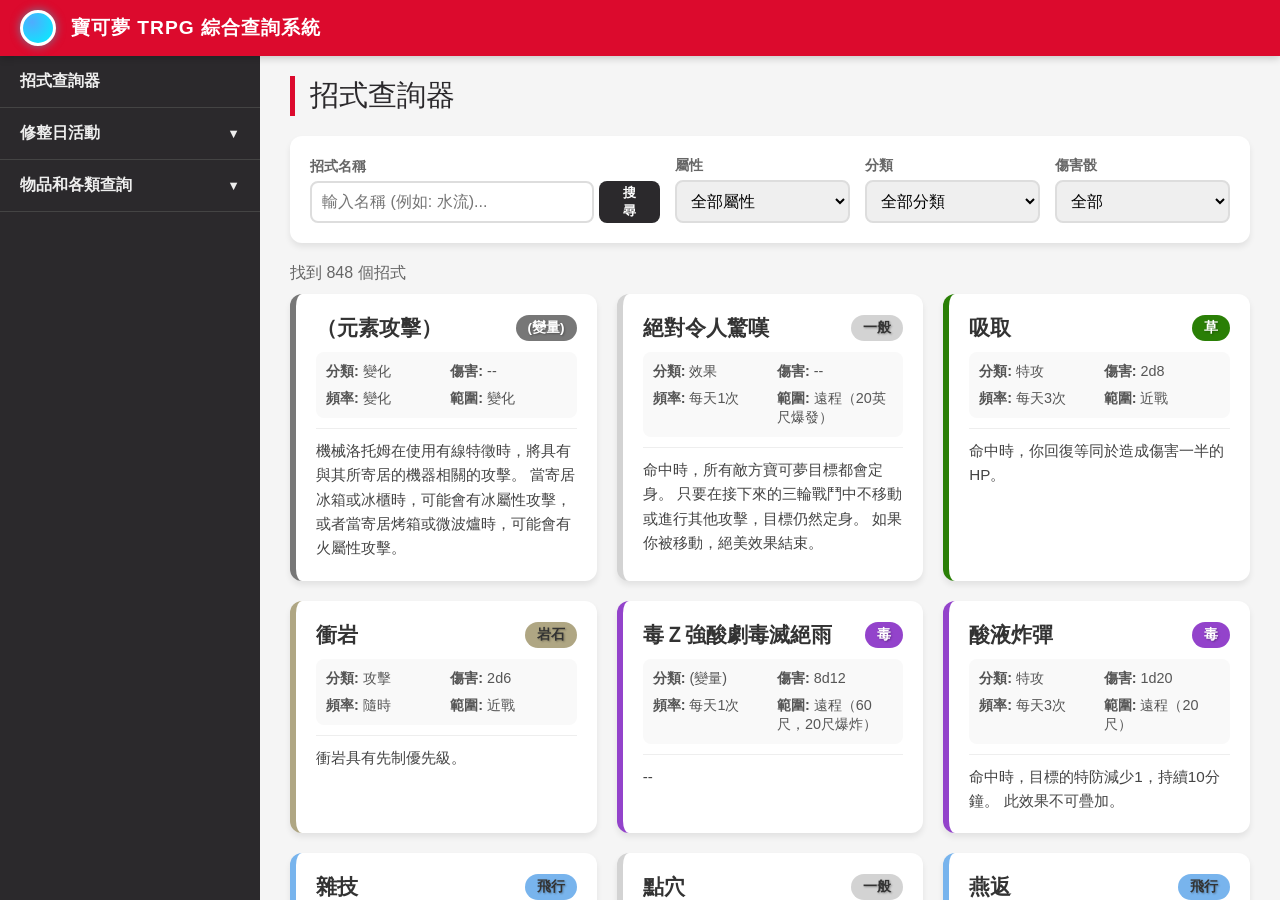
==== commit f23680e6: "Update index.html" ====
--- a/index.html
+++ b/index.html
@@ -1018,7 +1018,7 @@
   { "name": "語言", "range": "自身", "type": "一般", "category": "效果", "frequency": "", "damage": "--", "effect": "語言佔據一個招式槽，但在戰鬥中不是攻擊或招式. 語言可以學習多次. 獲得語言時，選擇一種人類語言. 你能夠用所選語言說出基本句子. 如果多個語言實例選擇相同的人類語言，你可以以任何複雜度水平說出該語言。" },
   { "name": "磨礪", "range": "遠程(30英尺)", "type": "一般", "category": "效果", "frequency": "每天3次", "damage": "--", "effect": "擊中時，你對同一目標的下一次攻擊將是暴擊.你仍然需要進行命中檢定。" },
   { "name": "洩憤", "range": "近戰", "type": "惡", "category": "攻擊", "frequency": "每天1次", "damage": "3d12", "effect": "如果你的屬性在這一回合被目標降低，傷害將改為6d12。" },
-  { "name": "掃墓", "range": "近戰", "type": "幽靈", "category": "攻擊", "frequency": "每天1次", "damage": "1d12", "effect": "掃墓每有一個在這次遭遇中被擊倒的盟友，傷害就增加+1d12（最多+7d12）。" }
+  { "name": "掃墓", "range": "近戰", "type": "幽靈", "category": "攻擊", "frequency": "每天1次", "damage": "1d12", "effect": "掃墓每有一個在這次遭遇中被擊倒的盟友，傷害就增加+1d12（最多+7d12）。" },
 //招式資料(401-850)
   { "name": "噴煙", "range": "遠程（20英尺爆發）", "type": "火", "category": "特攻", "frequency": "每天1次", "damage": "3d8", "effect": "擊中時，如果你在命中檢定中得到14或更高，目標將被灼傷。" },
   { "name": "葉刃", "range": "近戰", "type": "草", "category": "攻擊", "frequency": "每天3次", "damage": "3d10", "effect": "擊中時，如果你在命中檢定中得到18或更高，葉刃將是暴擊。" },
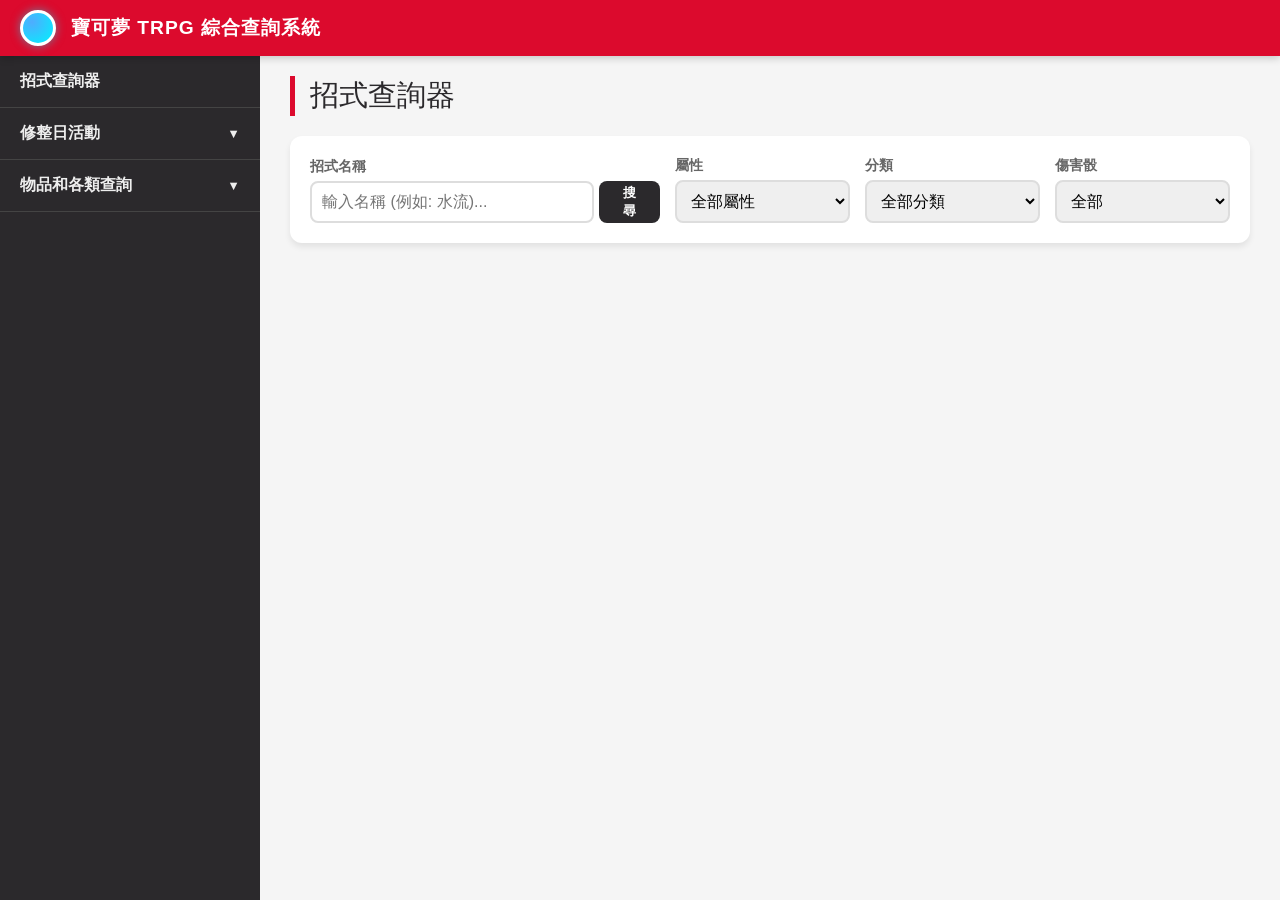
==== commit 7302b2cb: "Update index.html" ====
--- a/index.html
+++ b/index.html
@@ -26,14 +26,21 @@
         }
 
         body {
-            margin: 0;
-            background-color: var(--bg-color);
-            color: #333;
-            height: 100vh;
-            overflow: hidden;
-            display: flex;
-            flex-direction: column;
-        }
+    margin: 0;
+    background-color: var(--bg-color);
+    color: #333;
+    min-height: 100vh;
+    display: flex;
+    flex-direction: column;
+}
+
+/* 電腦版：固定高度 */
+@media (min-width: 769px) {
+    body {
+        height: 100vh;
+        overflow: hidden;
+    }
+}
 
         /* --- Header --- */
         header {
@@ -319,11 +326,124 @@
         .result-summary { margin-top: 20px; padding: 15px; background: rgba(255,255,255,0.1); border-radius: 8px; }
         .result-summary-title { font-weight: bold; margin-bottom: 10px; color: #69f0ae; }
 
-        @media (max-width: 768px) {
-            .main-container { flex-direction: column; overflow-y: auto; }
-            .sidebar { width: 100%; height: auto; max-height: 200px; }
-            .content-area { overflow: visible; }
-        }
+        /* 手機版：整頁可滾動 */
+@media (max-width: 768px) {
+    body {
+        height: auto;
+        overflow: visible;
+    }
+    .main-container { 
+        flex-direction: column; 
+        overflow: visible;
+    }
+    .sidebar { 
+        width: 100%; 
+        height: auto; 
+        max-height: none;
+        overflow: visible;
+    }
+    .content-area { 
+        overflow: visible;
+        padding-bottom: 80px;
+    }
+}
+/* === 商店頁面樣式 === */
+.shop-controls {
+    text-align: center;
+    margin-bottom: 25px;
+    padding: 20px;
+    background: linear-gradient(135deg, #667eea 0%, #764ba2 100%);
+    border-radius: var(--radius);
+}
+.shop-controls p {
+    color: white;
+    margin: 0 0 15px 0;
+    font-size: 0.95rem;
+}
+.btn-refresh {
+    background-color: #fff;
+    color: #764ba2;
+    border: none;
+    padding: 12px 30px;
+    font-size: 16px;
+    border-radius: 50px;
+    cursor: pointer;
+    font-weight: bold;
+    box-shadow: 0 4px 15px rgba(0,0,0,0.2);
+    transition: all 0.3s;
+}
+.btn-refresh:hover {
+    transform: translateY(-3px);
+    box-shadow: 0 6px 20px rgba(0,0,0,0.3);
+}
+.btn-refresh:active {
+    transform: translateY(0);
+}
+
+.shop-table {
+    width: 100%;
+    border-collapse: collapse;
+    background: white;
+    border-radius: var(--radius);
+    overflow: hidden;
+    box-shadow: var(--card-shadow);
+}
+.shop-table th {
+    background-color: var(--primary-dark);
+    color: white;
+    padding: 15px;
+    text-align: left;
+    font-weight: bold;
+}
+.shop-table td {
+    padding: 12px 15px;
+    border-bottom: 1px solid #eee;
+    vertical-align: top;
+}
+.shop-table tr:hover {
+    background-color: #f8f9fa;
+}
+.shop-price {
+    color: #d35400;
+    font-weight: bold;
+    white-space: nowrap;
+}
+.shop-price.discounted {
+    color: #e74c3c;
+}
+.shop-price .original {
+    text-decoration: line-through;
+    color: #999;
+    font-size: 0.85em;
+    margin-right: 5px;
+}
+.shop-desc {
+    color: #555;
+    font-size: 0.9em;
+    line-height: 1.5;
+}
+.shop-tag {
+    display: inline-block;
+    font-size: 0.8em;
+    padding: 4px 10px;
+    border-radius: 20px;
+    color: white;
+    font-weight: bold;
+}
+.tag-med { background-color: #e74c3c; }
+.tag-ball { background-color: #3498db; }
+.tag-gear { background-color: #9b59b6; }
+.tag-life { background-color: #f39c12; color: #333; }
+.tag-cloth { background-color: #1abc9c; }
+.discount-badge {
+    display: inline-block;
+    background: #e74c3c;
+    color: white;
+    font-size: 0.75em;
+    padding: 2px 8px;
+    border-radius: 10px;
+    margin-left: 8px;
+}
     </style>
 </head>
 <body>
@@ -361,6 +481,7 @@
             <div class="submenu">
                 <a class="submenu-item" onclick="switchView('view-berries')">全部樹果 (圖鑑)</a>
                 <a class="submenu-item" onclick="switchView('view-calculator')">收服計算器</a>
+                <a class="submenu-item" onclick="switchView('view-shop')">🛒 每週商店</a>
                 <a class="submenu-item" onclick="switchView('view-keywords')">全體招式關鍵字</a>
             </div>
         </div>
@@ -578,7 +699,29 @@
                 </div>
             </div>
         </div>
-
+<!-- 視圖: 每週商店 -->
+<div id="view-shop" class="view-section">
+    <div class="page-title">🛒 每週商店</div>
+    
+    <div class="shop-controls">
+        <p>每週隨機刷新商品，打折商品享有 <strong>8折優惠</strong>！</p>
+        <button class="btn-refresh" onclick="refreshShop()">🎲 刷新本週商品</button>
+    </div>
+    
+    <table class="shop-table">
+        <thead>
+            <tr>
+                <th style="width:10%">類別</th>
+                <th style="width:22%">商品名稱</th>
+                <th style="width:12%">價格</th>
+                <th style="width:56%">效果說明</th>
+            </tr>
+        </thead>
+        <tbody id="shopBody">
+            <!-- 商品由 JS 動態生成 -->
+        </tbody>
+    </table>
+</div>
         <!-- 視圖 5: 全體招式關鍵字 -->
         <div id="view-keywords" class="view-section">
             <div class="page-title">全體招式關鍵字</div>
@@ -618,7 +761,172 @@
     { tier: "T4", name: "奇秘果", color: "翠綠色 (細長型)", flavor: "尖銳乾澀", texture: "像嚼金屬或玻璃一樣脆。", scent: "強烈鐵鏽味與乾燥泥土味。" },
     { tier: "T4", name: "釋陀果", color: "鮮紅色 (像燈籠)", flavor: "極甜至苦", texture: "外層糖衣脆，內層流動苦液。", scent: "濃縮咖啡與蜂蜜醇厚香氣。" }
 ];
-
+// === 商店資料庫 ===
+const shopDB = [
+    // --- 藥品 ---
+    {cat:"藥品", name:"傷藥", price:25, desc:"為寶可夢恢復10點生命值。"},
+    {cat:"藥品", name:"好傷藥", price:250, desc:"為一個寶可夢恢復20點生命值。"},
+    {cat:"藥品", name:"厲害傷藥", price:550, desc:"為一隻寶可夢恢復30點生命值。"},
+    {cat:"藥品", name:"全滿藥", price:850, desc:"將寶可夢治癒到它們的最大生命值。"},
+    {cat:"藥品", name:"全複藥", price:1200, desc:"將寶可夢恢復到最大生命值，並治癒它們的任何病症。"},
+    {cat:"藥品", name:"藥水", price:100, desc:"治療一個人類10點生命值。"},
+    {cat:"藥品", name:"超級蘇打", price:300, desc:"治療一個人類20點生命值。"},
+    {cat:"藥品", name:"超級果汁牛奶", price:550, desc:"為人類恢復30點生命值。"},
+    {cat:"藥品", name:"解毒藥", price:120, desc:"治癒寶可夢或人類的中毒狀態。"},
+    {cat:"藥品", name:"解麻藥", price:120, desc:"治癒寶可夢或人類的麻痺狀態。"},
+    {cat:"藥品", name:"覺醒", price:120, desc:"治癒寶可夢或人類不自然睡眠狀態。"},
+    {cat:"藥品", name:"灼傷藥", price:120, desc:"治癒寶可夢或人類的灼傷狀態。"},
+    {cat:"藥品", name:"解凍藥", price:120, desc:"治癒寶可夢或人類的冰凍狀態。"},
+    {cat:"藥品", name:"萬靈藥", price:520, desc:"治癒寶可夢或人類的所有病症。"},
+    {cat:"藥品", name:"PP單項小補劑", price:480, desc:"恢復單項技能 PP，1次/天。"},
+    {cat:"藥品", name:"聖水", price:1280, desc:"恢復寶可夢每天1次或3次的招式次數。"},
+    {cat:"藥品", name:"活力碎片", price:1350, desc:"將昏迷的寶可夢恢復到最大生命值的一半。"},
+    {cat:"藥品", name:"活力塊", price:1950, desc:"將一個昏迷的寶可夢恢復到最大生命值。"},
+    {cat:"藥品", name:"除蟲噴霧", price:150, desc:"1小時內野生寶可夢厭惡氣味。"},
+    {cat:"藥品", name:"白銀噴霧", price:400, desc:"3小時內野生寶可夢厭惡氣味。"},
+    {cat:"藥品", name:"萬用粉", price:480, desc:"移除任何病症。"},
+    {cat:"藥品", name:"元氣粉", price:125, desc:"恢復15點生命值（寶可夢）。"},
+    {cat:"藥品", name:"元氣根", price:400, desc:"恢復30點生命值（寶可夢）。"},
+    {cat:"藥品", name:"復活草", price:1000, desc:"將昏迷的寶可夢恢復到最大生命值的一半。"},
+    {cat:"藥品", name:"力量強化", price:100, desc:"增加寶可夢的攻擊力1點，持續2分鐘。"},
+    {cat:"藥品", name:"X防禦", price:100, desc:"增加寶可夢的防禦力1點，持續2分鐘。"},
+    {cat:"藥品", name:"X特攻", price:100, desc:"增加寶可夢的特攻1點，持續2分鐘。"},
+    {cat:"藥品", name:"X特防", price:100, desc:"增加寶可夢的特防1點，持續2分鐘。"},
+    {cat:"藥品", name:"X速度", price:100, desc:"增加寶可夢的速度1點，持續2分鐘。"},
+    {cat:"藥品", name:"命中強化", price:100, desc:"增加寶可夢的命中檢定1點，持續1分鐘。"},
+    // --- 球類 ---
+    {cat:"球類", name:"基礎球", price:100, desc:"使你的捕捉投擲加5。"},
+    {cat:"球類", name:"精靈球", price:200, desc:"基礎的捕捉球。"},
+    {cat:"球類", name:"超級球", price:600, desc:"對你的捕捉投擲加0。"},
+    {cat:"球類", name:"高級球", price:1000, desc:"從你的捕捉投擲中減去5點。"},
+    {cat:"球類", name:"公園球", price:550, desc:"對馴化的野生寶可夢捕捉值減少20點。"},
+    {cat:"球類", name:"狩獵球", price:550, desc:"對馴化的野生寶可夢捕捉值減少20點。"},
+    {cat:"球類", name:"競賽球", price:550, desc:"對馴化的野生寶可夢捕捉值減少20點。"},
+    {cat:"球類", name:"貴重球", price:1500, desc:"捕捉時減少5點。容易結為好友。"},
+    {cat:"球類", name:"豪華球", price:1500, desc:"捕捉時減少5點。容易結為好友。"},
+    {cat:"球類", name:"紀念球", price:1500, desc:"捕捉時減少5點。容易結為好友。"},
+    {cat:"球類", name:"潛水球", price:1250, desc:"如果寶可夢在水中，從捕捉骰子中減去12點。"},
+    {cat:"球類", name:"黑暗球", price:1150, desc:"如果是夜晚/無陽光，從捕捉骰子中減去7點。"},
+    {cat:"球類", name:"速度球", price:1250, desc:"對先行動的寶可夢，從捕捉骰子中減去8點。"},
+    {cat:"球類", name:"誘餌球", price:1250, desc:"釣魚/引誘出的寶可夢，捕捉時減少10點。"},
+    {cat:"球類", name:"友友球", price:1000, desc:"捕捉投擲時+0。更容易結為好友。"},
+    {cat:"球類", name:"治癒球", price:1000, desc:"捕捉後恢復20點生命值。"},
+    {cat:"球類", name:"沈重球", price:1250, desc:"對重量級寶可夢，捕捉骰子減去15點。"},
+    {cat:"球類", name:"等級球", price:1250, desc:"對可進化但未進化的寶可夢有效。"},
+    {cat:"球類", name:"甜蜜球", price:1250, desc:"如果目標是異性，捕捉投擲時減少10點。"},
+    {cat:"球類", name:"月亮球", price:1250, desc:"對進化石進化的寶可夢有效。"},
+    {cat:"球類", name:"巢穴球", price:1250, desc:"對弱小的寶可夢有效。"},
+    {cat:"球類", name:"捕網球", price:1550, desc:"對昆蟲或水屬性寶可夢有效，減少15點。"},
+    {cat:"球類", name:"先機球", price:1550, desc:"戰鬥第一回合投擲，捕捉骰子減去20點。"},
+    {cat:"球類", name:"重複球", price:1250, desc:"若已登錄圖鑑，捕捉骰子減去10點。"},
+    {cat:"球類", name:"計時球", price:1550, desc:"遭遇時間越長越容易捕捉。"},
+    {cat:"球類", name:"夢境球", price:1250, desc:"對睡眠中的寶可夢有效。"},
+    {cat:"球類", name:"沙漠球", price:250, desc:"在沙漠環境中，捕捉檢定減少12點。"},
+    {cat:"球類", name:"雨林球", price:250, desc:"在雨林環境中，捕捉檢定減少12點。"},
+    {cat:"球類", name:"洞穴球", price:250, desc:"在洞穴環境中，捕捉檢定減少12點。"},
+    {cat:"球類", name:"北極球", price:250, desc:"在北極環境中，捕捉檢定減少12點。"},
+    // --- 裝備 ---
+    {cat:"裝備", name:"氣球", price:1350, desc:"免疫地面屬性攻擊，受傷後破裂。"},
+    {cat:"裝備", name:"吸光球", price:650, desc:"受水屬性攻擊破裂，特攻+2。"},
+    {cat:"裝備", name:"充電電池", price:650, desc:"受電屬性攻擊破裂，攻擊+2。"},
+    {cat:"裝備", name:"腎上腺球", price:2550, desc:"被降能力時速度+1。"},
+    {cat:"裝備", name:"突擊背心", price:2550, desc:"特防+1，但不能使用變化招式。"},
+    {cat:"裝備", name:"大根莖", price:2550, desc:"吸取類招式回復量增加。"},
+    {cat:"裝備", name:"緊綁束帶", price:2550, desc:"束縛類招式傷害增加。"},
+    {cat:"裝備", name:"黑色污泥", price:1250, desc:"毒系回復HP，非毒系扣HP。"},
+    {cat:"裝備", name:"講究頭帶", price:2550, desc:"攻擊+2，只能用一招。"},
+    {cat:"裝備", name:"講究圍巾", price:2550, desc:"速度+2，只能用一招。"},
+    {cat:"裝備", name:"講究眼鏡", price:2550, desc:"特攻+2，只能用一招。"},
+    {cat:"裝備", name:"進化奇石", price:2550, desc:"未進化寶可夢雙防+1。"},
+    {cat:"裝備", name:"達人帶", price:2550, desc:"屬性剋制時傷害增加。"},
+    {cat:"裝備", name:"氣勢頭帶", price:1950, desc:"機率保留1點HP不死。"},
+    {cat:"裝備", name:"氣勢披帶", price:2550, desc:"滿血時不會被一擊必殺。"},
+    {cat:"裝備", name:"重型靴", price:2550, desc:"免疫釘子等場地傷害。"},
+    {cat:"裝備", name:"王者之戒", price:2550, desc:"攻擊有機率造成畏縮。"},
+    {cat:"裝備", name:"吃剩的東西", price:2550, desc:"每回合回復少量HP。"},
+    {cat:"裝備", name:"生命寶珠", price:2550, desc:"招式威力增強但扣血。"},
+    {cat:"裝備", name:"心靈香草", price:650, desc:"解除被封鎖招式或挑釁狀態。"},
+    {cat:"裝備", name:"力量頭帶", price:2550, desc:"首回合攻擊+2。"},
+    {cat:"裝備", name:"防護墊", price:2550, desc:"接觸攻擊不受反傷。"},
+    {cat:"裝備", name:"先製之爪", price:2550, desc:"有機率優先行動。"},
+    {cat:"裝備", name:"銳利之爪", price:2550, desc:"容易擊中要害。"},
+    {cat:"裝備", name:"凸凸頭盔", price:2550, desc:"受到接觸攻擊時對手受傷。"},
+    {cat:"裝備", name:"貝殼之鈴", price:2550, desc:"造成傷害時回復HP。"},
+    {cat:"裝備", name:"博識眼鏡", price:2550, desc:"首回合特攻+2。"},
+    {cat:"裝備", name:"ＨＰ增強劑", price:9800, desc:"永久增加4點ＨＰ。"},
+    {cat:"裝備", name:"攻擊增強劑", price:9800, desc:"永久增加1點攻擊力。"},
+    {cat:"裝備", name:"特殊招式學習器 (隨時)", price:4800, desc:"學習隨時頻率的招式。"},
+    {cat:"裝備", name:"火之石", price:9800, desc:"進化特定的寶可夢。"},
+    {cat:"裝備", name:"水之石", price:9800, desc:"進化特定的寶可夢。"},
+    {cat:"裝備", name:"雷之石", price:9800, desc:"進化特定的寶可夢。"},
+    {cat:"裝備", name:"葉之石", price:9800, desc:"進化特定的寶可夢。"},
+    {cat:"裝備", name:"月之石", price:9800, desc:"進化特定的寶可夢。"},
+    {cat:"裝備", name:"光之石", price:9800, desc:"進化特定的寶可夢。"},
+    {cat:"裝備", name:"暗之石", price:9800, desc:"進化特定的寶可夢。"},
+    {cat:"裝備", name:"覺醒之石", price:9800, desc:"進化特定的寶可夢。"},
+    // --- 生活 ---
+    {cat:"生活", name:"基礎工具包", price:150, desc:"含鐵鎚、螺絲起子、手鋸等基本維修工具。"},
+    {cat:"生活", name:"相機包", price:150, desc:"攝影師裝備，含鏡頭、電池、記憶卡。"},
+    {cat:"生活", name:"烹飪工具包", price:850, desc:"含便攜式電爐、鍋具、餐具。"},
+    {cat:"生活", name:"挖掘工具包", price:150, desc:"含鏟子、鶴嘴鋤、指南針、繩索。"},
+    {cat:"生活", name:"繪畫工具包", price:20, desc:"含素描本、各種筆具。"},
+    {cat:"生活", name:"工程師工具包", price:1050, desc:"含焊接台、精密工具、大量螺絲。"},
+    {cat:"生活", name:"釣魚工具包", price:750, desc:"含伸縮釣竿、魚鉤、魚餌、魚具盒。"},
+    {cat:"生活", name:"美容工具包", price:150, desc:"含修剪器、梳子、洗髮精，寶可夢美容用。"},
+    {cat:"生活", name:"醫療急救包", price:2150, desc:"含止痛藥、繃帶、手術工具，可穩定傷勢。"},
+    {cat:"生活", name:"精靈球匠工具包", price:1250, desc:"製作精靈球的專業設備。"},
+    {cat:"生活", name:"便攜化學工具箱", price:850, desc:"含燒杯、試管、燃燒爐等化學設備。"},
+    {cat:"生活", name:"縫紉工具包", price:200, desc:"含電子縫紉機、針線、布料。"},
+    {cat:"生活", name:"旅行者包", price:150, desc:"含帳篷、睡袋、小刀、手電筒。"},
+    {cat:"生活", name:"訓練師背包", price:80, desc:"新手基本包，含太陽能充、繃帶。"},
+    {cat:"生活", name:"孵化器", price:1350, desc:"保護並溫暖寶可夢蛋，促進孵化。"},
+    {cat:"生活", name:"折疊自行車", price:950, desc:"可折疊的3速自行車，方便攜帶。"},
+    {cat:"生活", name:"太陽能充電器", price:50, desc:"可為電子設備充電的展開式面板。"},
+    {cat:"生活", name:"手電筒", price:2, desc:"照明用具。"},
+    {cat:"生活", name:"睡袋", price:10, desc:"野外露營必備。"},
+    {cat:"生活", name:"帳篷 (2人)", price:50, desc:"標準雙人帳篷。"},
+    {cat:"生活", name:"繩索 (10m)", price:10, desc:"標準繩索。"},
+    {cat:"生活", name:"多功能工具", price:20, desc:"瑞士刀風格工具。"},
+    {cat:"生活", name:"打火機", price:2, desc:"生火用。"},
+    {cat:"生活", name:"智慧型手機", price:580, desc:"通訊、地圖、圖鑑功能。"},
+    {cat:"生活", name:"筆記型電腦", price:980, desc:"功能完整的電腦。"},
+    {cat:"生活", name:"任天堂Switch", price:375, desc:"娛樂系統，可與寶可夢一起玩。"},
+    {cat:"生活", name:"營火套裝", price:45, desc:"生火與簡易烹飪工具。"},
+    {cat:"生活", name:"咖哩營火套裝", price:80, desc:"製作伽勒爾咖哩的所有工具與食材。"},
+    {cat:"生活", name:"寶可夢盒鏈接", price:19800, desc:"遠端連接電腦存取寶可夢。"},
+    {cat:"生活", name:"車輛 (摩托車)", price:4980, desc:"快速移動的交通工具。"},
+    // --- 服飾 ---
+    {cat:"服飾", name:"服裝裝備", price:100, desc:"特定活動檢定+1，兩週後失效。"},
+    {cat:"服飾", name:"防暴裝備", price:500, desc:"減少受到招式的傷害5點。"},
+    {cat:"服飾", name:"鉚釘皮甲", price:1250, desc:"+1 防禦。"},
+    {cat:"服飾", name:"鎖子甲", price:3450, desc:"+2 防禦，移動受限。"},
+    {cat:"服飾", name:"全身鎧甲", price:9650, desc:"+3 防禦，移動大幅受限。"},
+    {cat:"服飾", name:"暴風雪服", price:1050, desc:"免疫冰雹天氣傷害，禦寒。"},
+    {cat:"服飾", name:"沙漠裝備", price:1050, desc:"免疫沙暴天氣傷害。"},
+    {cat:"服飾", name:"北極潛水服", price:775, desc:"抗寒潛水，水中移動不受限。"},
+    {cat:"服飾", name:"全視頭盔", price:975, desc:"黑暗或視線不良時感知檢定+4。"},
+    {cat:"服飾", name:"生態偽裝", price:675, desc:"特定地形潛行檢定+4。"},
+    {cat:"服飾", name:"尖底靴", price:95, desc:"在濕滑或泥濘地形不減速。"},
+    {cat:"服飾", name:"越野滑雪板", price:675, desc:"雪地移動速度增加。"},
+    {cat:"服飾", name:"鉤指手套", price:675, desc:"攀爬檢定+4。"},
+    {cat:"服飾", name:"冰背心", price:675, desc:"抵抗高溫環境，體質檢定+4。"},
+    {cat:"服飾", name:"噪音消除器", price:675, desc:"專注檢定+4。"},
+    {cat:"服飾", name:"扒手貓套裝", price:675, desc:"城市潛行檢定+4。"},
+    {cat:"服飾", name:"輪滑鞋", price:675, desc:"平地移動速度增加。"},
+    {cat:"服飾", name:"忍者足襪", price:800, desc:"+2 雜技技能檢定。"},
+    {cat:"服飾", name:"支撐袖套", price:800, desc:"+2 運動技能檢定。"},
+    {cat:"服飾", name:"多米諾面具", price:800, desc:"+2 虛張聲勢/欺騙技能檢定。"},
+    {cat:"服飾", name:"金字塔帽", price:800, desc:"+2 專注技能檢定。"},
+    {cat:"服飾", name:"棉襖", price:800, desc:"+2 體質技能檢定。"},
+    {cat:"服飾", name:"精緻領巾", price:800, desc:"+2 外交技能檢定。"},
+    {cat:"服飾", name:"露指手套", price:800, desc:"+2 工程/操作技能檢定。"},
+    {cat:"服飾", name:"科技護目鏡", price:800, desc:"+2 感知技能檢定。"}
+];
+
+// 商店設定
+const SHOP_ITEM_COUNT = 10;  // 每週抽取商品數量
+const DISCOUNT_COUNT = 10;   // 打折商品數量（全部都打折）
+const DISCOUNT_RATE = 0.8;   // 8折
 const movesData = [
   // 招式資料(1-400)
   { "name": "（元素攻擊）", "range": "變化", "type": "(變量)", "category": "變化", "frequency": "變化", "damage": "--", "effect": "機械洛托姆在使用有線特徵時，將具有與其所寄居的機器相關的攻擊。 當寄居冰箱或冰櫃時，可能會有冰屬性攻擊，或者當寄居烤箱或微波爐時，可能會有火屬性攻擊。" },
@@ -1551,6 +1859,7 @@
     initMoves();
     initDowntime();
     initBerries();
+    refreshShop();
     calcCatch(); // 初始化計算器
 });
 
@@ -1689,7 +1998,85 @@
         container.appendChild(card);
     });
 }
-
+// === 商店刷新函式 ===
+function shuffleArray(array) {
+    let arr = [...array];
+    for (let i = arr.length - 1; i > 0; i--) {
+        const j = Math.floor(Math.random() * (i + 1));
+        [arr[i], arr[j]] = [arr[j], arr[i]];
+    }
+    return arr;
+}
+
+function formatPrice(price) {
+    return price.toString().replace(/\B(?=(\d{3})+(?!\d))/g, ",");
+}
+
+function refreshShop() {
+    const tbody = document.getElementById('shopBody');
+    tbody.innerHTML = '';
+    
+    // 從所有商品中隨機抽取10個
+    const shuffled = shuffleArray(shopDB);
+    const allItems = shuffled.slice(0, SHOP_ITEM_COUNT);
+    
+    // 全部商品都打8折
+    allItems.forEach((item) => {
+        const finalPrice = Math.floor(item.price * DISCOUNT_RATE);
+        
+        let tagClass = '';
+        switch(item.cat) {
+            case '藥品': tagClass = 'tag-med'; break;
+            case '球類': tagClass = 'tag-ball'; break;
+            case '裝備': tagClass = 'tag-gear'; break;
+            case '生活': tagClass = 'tag-life'; break;
+            case '服飾': tagClass = 'tag-cloth'; break;
+        }
+        
+        const priceHTML = `<span class="original">$${formatPrice(item.price)}</span>$${formatPrice(finalPrice)}<span class="discount-badge">8折</span>`;
+        
+        const row = document.createElement('tr');
+        row.innerHTML = `
+            <td><span class="shop-tag ${tagClass}">${item.cat}</span></td>
+            <td><strong>${item.name}</strong></td>
+            <td class="shop-price discounted">${priceHTML}</td>
+            <td class="shop-desc">${item.desc}</td>
+        `;
+        tbody.appendChild(row);
+    });
+}
+    
+    // 渲染商品
+    allItems.forEach((item, index) => {
+        const isDiscounted = discountIndices.has(index);
+        const finalPrice = isDiscounted ? Math.floor(item.price * DISCOUNT_RATE) : item.price;
+        
+        let tagClass = '';
+        switch(item.cat) {
+            case '藥品': tagClass = 'tag-med'; break;
+            case '球類': tagClass = 'tag-ball'; break;
+            case '裝備': tagClass = 'tag-gear'; break;
+            case '生活': tagClass = 'tag-life'; break;
+            case '服飾': tagClass = 'tag-cloth'; break;
+        }
+        
+        let priceHTML = '';
+        if (isDiscounted) {
+            priceHTML = `<span class="original">$${formatPrice(item.price)}</span>$${formatPrice(finalPrice)}<span class="discount-badge">8折</span>`;
+        } else {
+            priceHTML = `$${formatPrice(finalPrice)}`;
+        }
+        
+        const row = document.createElement('tr');
+        row.innerHTML = `
+            <td><span class="shop-tag ${tagClass}">${item.cat}</span></td>
+            <td><strong>${item.name}</strong></td>
+            <td class="shop-price ${isDiscounted ? 'discounted' : ''}">${priceHTML}</td>
+            <td class="shop-desc">${item.desc}</td>
+        `;
+        tbody.appendChild(row);
+    });
+}
 // --- 4. 收服計算器邏輯 (依據新JSON) ---
 function calcCatch() {
     // 取得條件
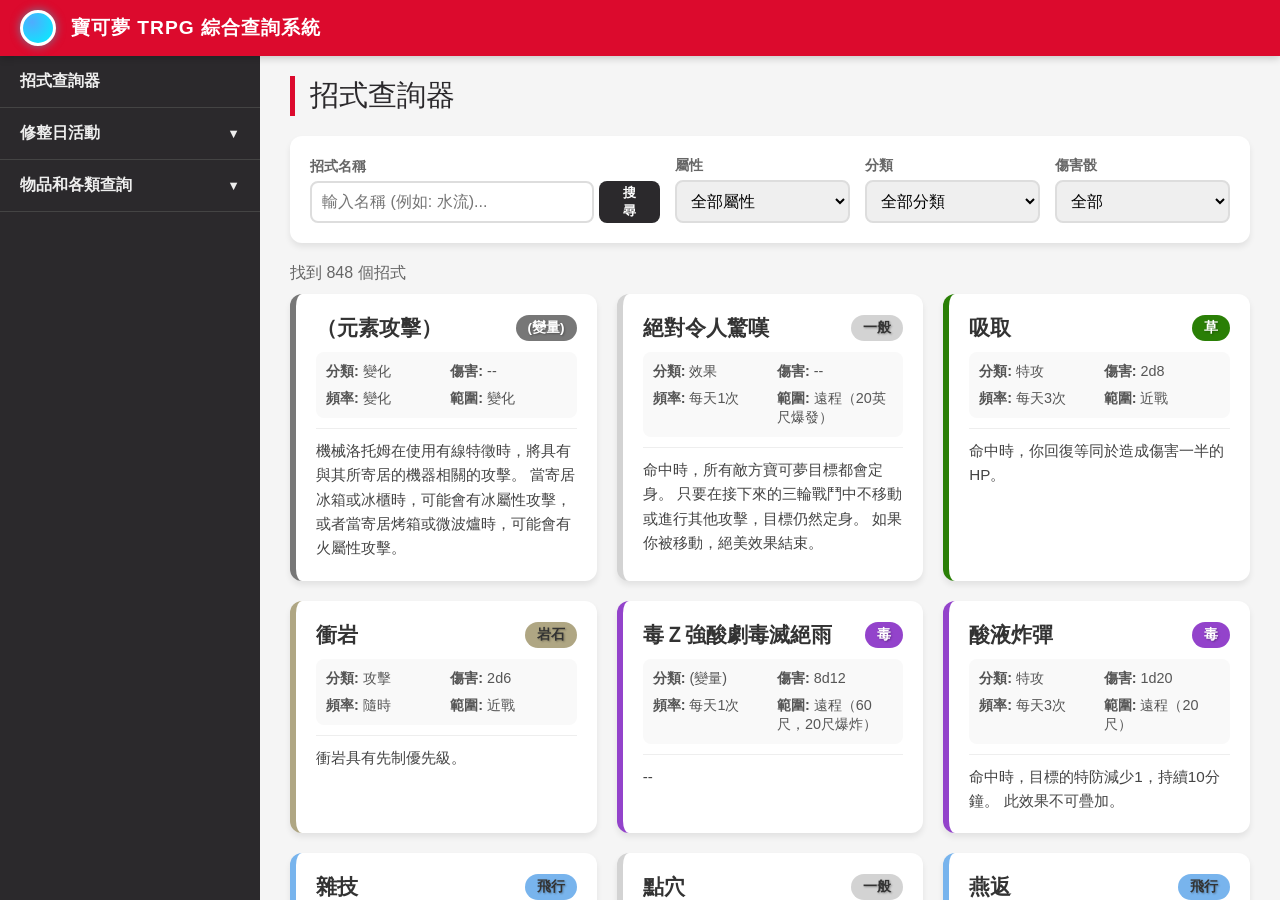
==== commit 20aaa8bf: "修复JavaScript语法错误 - 删除孤立的重复代码 问题： - refreshShop函数后有一段孤立的代码（第2048-2079行） - 这段代码引用了未定义的变量allItems和disco" ====
--- a/index.html
+++ b/index.html
@@ -2045,172 +2045,197 @@
         tbody.appendChild(row);
     });
 }
-    
-    // 渲染商品
-    allItems.forEach((item, index) => {
-        const isDiscounted = discountIndices.has(index);
-        const finalPrice = isDiscounted ? Math.floor(item.price * DISCOUNT_RATE) : item.price;
-        
-        let tagClass = '';
-        switch(item.cat) {
-            case '藥品': tagClass = 'tag-med'; break;
-            case '球類': tagClass = 'tag-ball'; break;
-            case '裝備': tagClass = 'tag-gear'; break;
-            case '生活': tagClass = 'tag-life'; break;
-            case '服飾': tagClass = 'tag-cloth'; break;
-        }
-        
-        let priceHTML = '';
-        if (isDiscounted) {
-            priceHTML = `<span class="original">$${formatPrice(item.price)}</span>$${formatPrice(finalPrice)}<span class="discount-badge">8折</span>`;
-        } else {
-            priceHTML = `$${formatPrice(finalPrice)}`;
-        }
-        
-        const row = document.createElement('tr');
-        row.innerHTML = `
-            <td><span class="shop-tag ${tagClass}">${item.cat}</span></td>
-            <td><strong>${item.name}</strong></td>
-            <td class="shop-price ${isDiscounted ? 'discounted' : ''}">${priceHTML}</td>
-            <td class="shop-desc">${item.desc}</td>
-        `;
-        tbody.appendChild(row);
-    });
-}
-// --- 4. 收服計算器邏輯 (依據新JSON) ---
+
+// --- 4. 收服計算器邏輯 (依據1條1球原則) ---
 function calcCatch() {
     // 取得條件
     const scopeFull = document.getElementById('scope_full').checked;
     const scopeType = document.getElementById('scope_type').checked;
     const scopeGen = document.getElementById('scope_gen').checked;
-    
+
     const customGender = document.getElementById('custom_gender').checked;
     const customShiny = document.getElementById('custom_shiny').checked;
     const customNature = document.getElementById('custom_nature').checked;
-    
+
     const unlockPseudo = document.getElementById('unlock_pseudo').checked;
     const unlockMythical = document.getElementById('unlock_mythical').checked;
     const unlockUB = document.getElementById('unlock_ub').checked;
-    
+
     // 取得球數
     const numPoke = parseInt(document.getElementById('ball_poke').value) || 0;
     const numGreat = parseInt(document.getElementById('ball_great').value) || 0;
     const numUltra = parseInt(document.getElementById('ball_ultra').value) || 0;
     const numMaster = parseInt(document.getElementById('ball_master').value) || 0;
-    
+
     // 顯示/隱藏選項
     document.getElementById('genOption').style.display = scopeType ? 'block' : 'none';
     document.getElementById('natureSelector').style.display = customNature ? 'block' : 'none';
-    
+
+    // 建立詞條列表 (每個詞條代表一個可用球抵消的成本項)
+    let terms = [];
+
+    // 捕捉範圍詞條
+    if (scopeFull) {
+        terms.push({
+            name: '全圖鑑抽取 (1025只)',
+            cost: 3,
+            canUse: { poke: 1, great: 2, ultra: 3 }
+        });
+    } else if (scopeType) {
+        terms.push({
+            name: '指定屬性區域',
+            cost: 4,
+            canUse: { poke: 1, great: 2, ultra: 3 }
+        });
+    }
+
+    if (scopeType && scopeGen) {
+        terms.push({
+            name: '指定世代',
+            cost: 2,
+            canUse: { poke: 1, great: 2 }
+        });
+    }
+
+    // 客製化屬性詞條 (不可用球抵消)
+    if (customGender) {
+        terms.push({ name: '指定性別', cost: 1, canUse: {} });
+    }
+    if (customShiny) {
+        terms.push({ name: '異色', cost: 1, canUse: {} });
+    }
+    if (customNature) {
+        terms.push({ name: '指定個性', cost: 1, canUse: {} });
+    }
+
+    // 稀有度解鎖詞條
+    if (unlockPseudo) {
+        terms.push({
+            name: '解鎖大器晚成',
+            cost: 2,
+            canUse: { great: 1, ultra: 2 }
+        });
+    }
+    if (unlockMythical) {
+        terms.push({
+            name: '解鎖幻之寶可夢',
+            cost: 3,
+            canUse: { ultra: 1, master: 2 }
+        });
+    }
+    if (unlockUB) {
+        terms.push({
+            name: '解鎖究極異獸',
+            cost: 3,
+            canUse: { ultra: 1, master: 3 }
+        });
+    }
+
     // 計算基礎成本
-    let costs = {
-        scope: scopeFull ? 3 : (scopeType ? 4 : 0),
-        gen: (scopeType && scopeGen) ? 2 : 0,
-        gender: customGender ? 1 : 0,
-        shiny: customShiny ? 1 : 0,
-        nature: customNature ? 1 : 0,
-        pseudo: unlockPseudo ? 2 : 0,
-        mythical: unlockMythical ? 3 : 0,
-        ub: unlockUB ? 3 : 0
-    };
-    
-    let baseCost = Object.values(costs).reduce((a, b) => a + b, 0);
-    
+    let baseCost = terms.reduce((sum, term) => sum + term.cost, 0);
+
     // 條件明細
-    let conditionLines = [];
-    if (scopeFull) conditionLines.push(`全圖鑑抽取: +3 DD`);
-    if (scopeType) conditionLines.push(`指定屬性區域: +4 DD`);
-    if (scopeType && scopeGen) conditionLines.push(`指定世代: +2 DD`);
-    if (customGender) conditionLines.push(`指定性別: +1 DD`);
-    if (customShiny) conditionLines.push(`異色: +1 DD`);
-    if (customNature) conditionLines.push(`指定個性: +1 DD`);
-    if (unlockPseudo) conditionLines.push(`解鎖大器晚成: +2 DD`);
-    if (unlockMythical) conditionLines.push(`解鎖幻之寶可夢: +3 DD`);
-    if (unlockUB) conditionLines.push(`解鎖究極異獸: +3 DD`);
-    
+    let conditionLines = terms.map(term => `${term.name}: +${term.cost} DD`);
     if (conditionLines.length === 0) conditionLines.push('尚未選擇任何條件');
     conditionLines.push(`<strong>小計: ${baseCost} DD</strong>`);
-    
-    // 計算折扣 (依據新規則)
-    let remainingCosts = { ...costs };
-    let discounts = { poke: 0, great: 0, ultra: 0, master: 0 };
-    
-    // 寶貝球: 全圖鑑/屬性區/世代 各-1
-    for (let i = 0; i < numPoke; i++) {
-        if (remainingCosts.scope > 0) { remainingCosts.scope--; discounts.poke++; }
-        else if (remainingCosts.gen > 0) { remainingCosts.gen--; discounts.poke++; }
-    }
-    
-    // 超級球: 全圖鑑-2, 大器晚成-1
-    for (let i = 0; i < numGreat; i++) {
-        let deducted = 0;
-        // 全圖鑑 -2
-        let fullDeduct = Math.min(2, remainingCosts.scope);
-        remainingCosts.scope -= fullDeduct;
-        deducted += fullDeduct;
-        // 大器晚成 -1
-        let pseudoDeduct = Math.min(1, remainingCosts.pseudo);
-        remainingCosts.pseudo -= pseudoDeduct;
-        deducted += pseudoDeduct;
-        discounts.great += deducted;
-    }
-    
-    // 高級球: 全圖鑑-3, 大器晚成-2, 幻/UB-1
-    for (let i = 0; i < numUltra; i++) {
-        let deducted = 0;
-        // 全圖鑑 -3
-        let fullDeduct = Math.min(3, remainingCosts.scope);
-        remainingCosts.scope -= fullDeduct;
-        deducted += fullDeduct;
-        // 大器晚成 -2
-        let pseudoDeduct = Math.min(2, remainingCosts.pseudo);
-        remainingCosts.pseudo -= pseudoDeduct;
-        deducted += pseudoDeduct;
-        // 幻之 -1
-        let mythDeduct = Math.min(1, remainingCosts.mythical);
-        remainingCosts.mythical -= mythDeduct;
-        deducted += mythDeduct;
-        // UB -1
-        let ubDeduct = Math.min(1, remainingCosts.ub);
-        remainingCosts.ub -= ubDeduct;
-        deducted += ubDeduct;
-        discounts.ultra += deducted;
-    }
-    
-    // 大師球: 幻之-2, UB-3
-    for (let i = 0; i < numMaster; i++) {
-        let deducted = 0;
-        // 幻之 -2
-        let mythDeduct = Math.min(2, remainingCosts.mythical);
-        remainingCosts.mythical -= mythDeduct;
-        deducted += mythDeduct;
-        // UB -3
-        let ubDeduct = Math.min(3, remainingCosts.ub);
-        remainingCosts.ub -= ubDeduct;
-        deducted += ubDeduct;
-        discounts.master += deducted;
-    }
-    
-    let totalDiscount = discounts.poke + discounts.great + discounts.ultra + discounts.master;
-    
-    // 折扣明細
+
+    // 建立可用精靈球列表
+    let balls = [];
+    for (let i = 0; i < numPoke; i++) balls.push({ type: 'poke', name: '寶貝球', used: false });
+    for (let i = 0; i < numGreat; i++) balls.push({ type: 'great', name: '超級球', used: false });
+    for (let i = 0; i < numUltra; i++) balls.push({ type: 'ultra', name: '高級球', used: false });
+    for (let i = 0; i < numMaster; i++) balls.push({ type: 'master', name: '大師球', used: false });
+
+    // 1條1球原則: 為每個詞條分配最優的球
+    let ballAssignments = []; // 記錄球的使用情況
+
+    for (let term of terms) {
+        let bestBallIdx = -1;
+        let bestValue = 0;
+
+        // 尋找能為此詞條提供最大抵消值的球
+        for (let i = 0; i < balls.length; i++) {
+            if (balls[i].used) continue; // 已被使用的球跳過
+
+            const ballType = balls[i].type;
+            const discountValue = term.canUse[ballType] || 0;
+
+            if (discountValue === 0) continue; // 此球無法抵消此詞條
+
+            // 優先選擇能完全抵消的球
+            if (discountValue >= term.cost && (bestBallIdx === -1 || discountValue < bestValue || bestValue < term.cost)) {
+                bestBallIdx = i;
+                bestValue = discountValue;
+            }
+            // 其次選擇抵消值最大的球
+            else if (discountValue > bestValue && bestValue < term.cost) {
+                bestBallIdx = i;
+                bestValue = discountValue;
+            }
+        }
+
+        // 分配球給此詞條
+        if (bestBallIdx !== -1) {
+            balls[bestBallIdx].used = true;
+            const actualDiscount = Math.min(bestValue, term.cost);
+            term.discount = actualDiscount;
+            ballAssignments.push({
+                ball: balls[bestBallIdx].name,
+                term: term.name,
+                discount: actualDiscount
+            });
+        } else {
+            term.discount = 0;
+        }
+    }
+
+    // 計算總折扣
+    let totalDiscount = terms.reduce((sum, term) => sum + (term.discount || 0), 0);
+
+    // 折扣明細 (按球類型分組顯示)
     let discountLines = [];
-    if (numPoke > 0) discountLines.push(`寶貝球 x${numPoke}: -${discounts.poke} DD`);
-    if (numGreat > 0) discountLines.push(`超級球 x${numGreat}: -${discounts.great} DD`);
-    if (numUltra > 0) discountLines.push(`高級球 x${numUltra}: -${discounts.ultra} DD`);
-    if (numMaster > 0) discountLines.push(`大師球 x${numMaster}: -${discounts.master} DD`);
-    
-    if (discountLines.length === 0) discountLines.push('未使用精靈球');
+    let ballTypeUsage = { poke: 0, great: 0, ultra: 0, master: 0 };
+    let ballTypeDiscount = { poke: 0, great: 0, ultra: 0, master: 0 };
+
+    for (let assignment of ballAssignments) {
+        const ballTypeMap = { '寶貝球': 'poke', '超級球': 'great', '高級球': 'ultra', '大師球': 'master' };
+        const ballType = ballTypeMap[assignment.ball];
+        ballTypeUsage[ballType]++;
+        ballTypeDiscount[ballType] += assignment.discount;
+    }
+
+    if (ballTypeUsage.poke > 0) {
+        discountLines.push(`寶貝球 x${ballTypeUsage.poke}: -${ballTypeDiscount.poke} DD`);
+    }
+    if (ballTypeUsage.great > 0) {
+        discountLines.push(`超級球 x${ballTypeUsage.great}: -${ballTypeDiscount.great} DD`);
+    }
+    if (ballTypeUsage.ultra > 0) {
+        discountLines.push(`高級球 x${ballTypeUsage.ultra}: -${ballTypeDiscount.ultra} DD`);
+    }
+    if (ballTypeUsage.master > 0) {
+        discountLines.push(`大師球 x${ballTypeUsage.master}: -${ballTypeDiscount.master} DD`);
+    }
+
+    // 顯示詳細分配 (用於調試或詳細說明)
+    if (ballAssignments.length > 0) {
+        discountLines.push('<br><span style="font-size:0.85em;color:#aaa;">詳細分配:</span>');
+        for (let assignment of ballAssignments) {
+            discountLines.push(`<span style="font-size:0.85em;color:#aaa;">• ${assignment.ball} → ${assignment.term}: -${assignment.discount} DD</span>`);
+        }
+    }
+
+    if (ballAssignments.length === 0) discountLines.push('未使用精靈球');
     discountLines.push(`<strong style="color:#69f0ae;">小計: -${totalDiscount} DD</strong>`);
-    
+
     // 最終成本
     let finalCost = Math.max(0, baseCost - totalDiscount);
-    
+
     // 更新 UI
     document.getElementById('txt_conditions').innerHTML = conditionLines.join('<br>');
     document.getElementById('txt_discounts').innerHTML = discountLines.join('<br>');
     document.getElementById('txt_final').innerText = finalCost + " DD";
-    
+
     // 摘要
     const summaryDiv = document.getElementById('result_summary');
     if (scopeFull || scopeType) {
@@ -2223,15 +2248,15 @@
             summaryItems.push(`個性: ${nature}`);
         }
         summaryItems.push(`來源: ${scopeFull ? '全圖鑑' : '指定屬性區域'}${scopeGen ? ' + 指定世代' : ''}`);
-        
+
         let rarityItems = [];
         if (unlockPseudo) rarityItems.push('大器晚成');
         if (unlockMythical) rarityItems.push('幻之寶可夢');
         if (unlockUB) rarityItems.push('究極異獸');
         if (rarityItems.length > 0) summaryItems.push(`解鎖稀有度: ${rarityItems.join(', ')}`);
-        
+
         summaryItems.push(`形態: 初始形態 (有進化則以初始形態捕獲)`);
-        
+
         document.getElementById('txt_summary').innerHTML = summaryItems.join('<br>');
     } else {
         summaryDiv.style.display = 'none';
